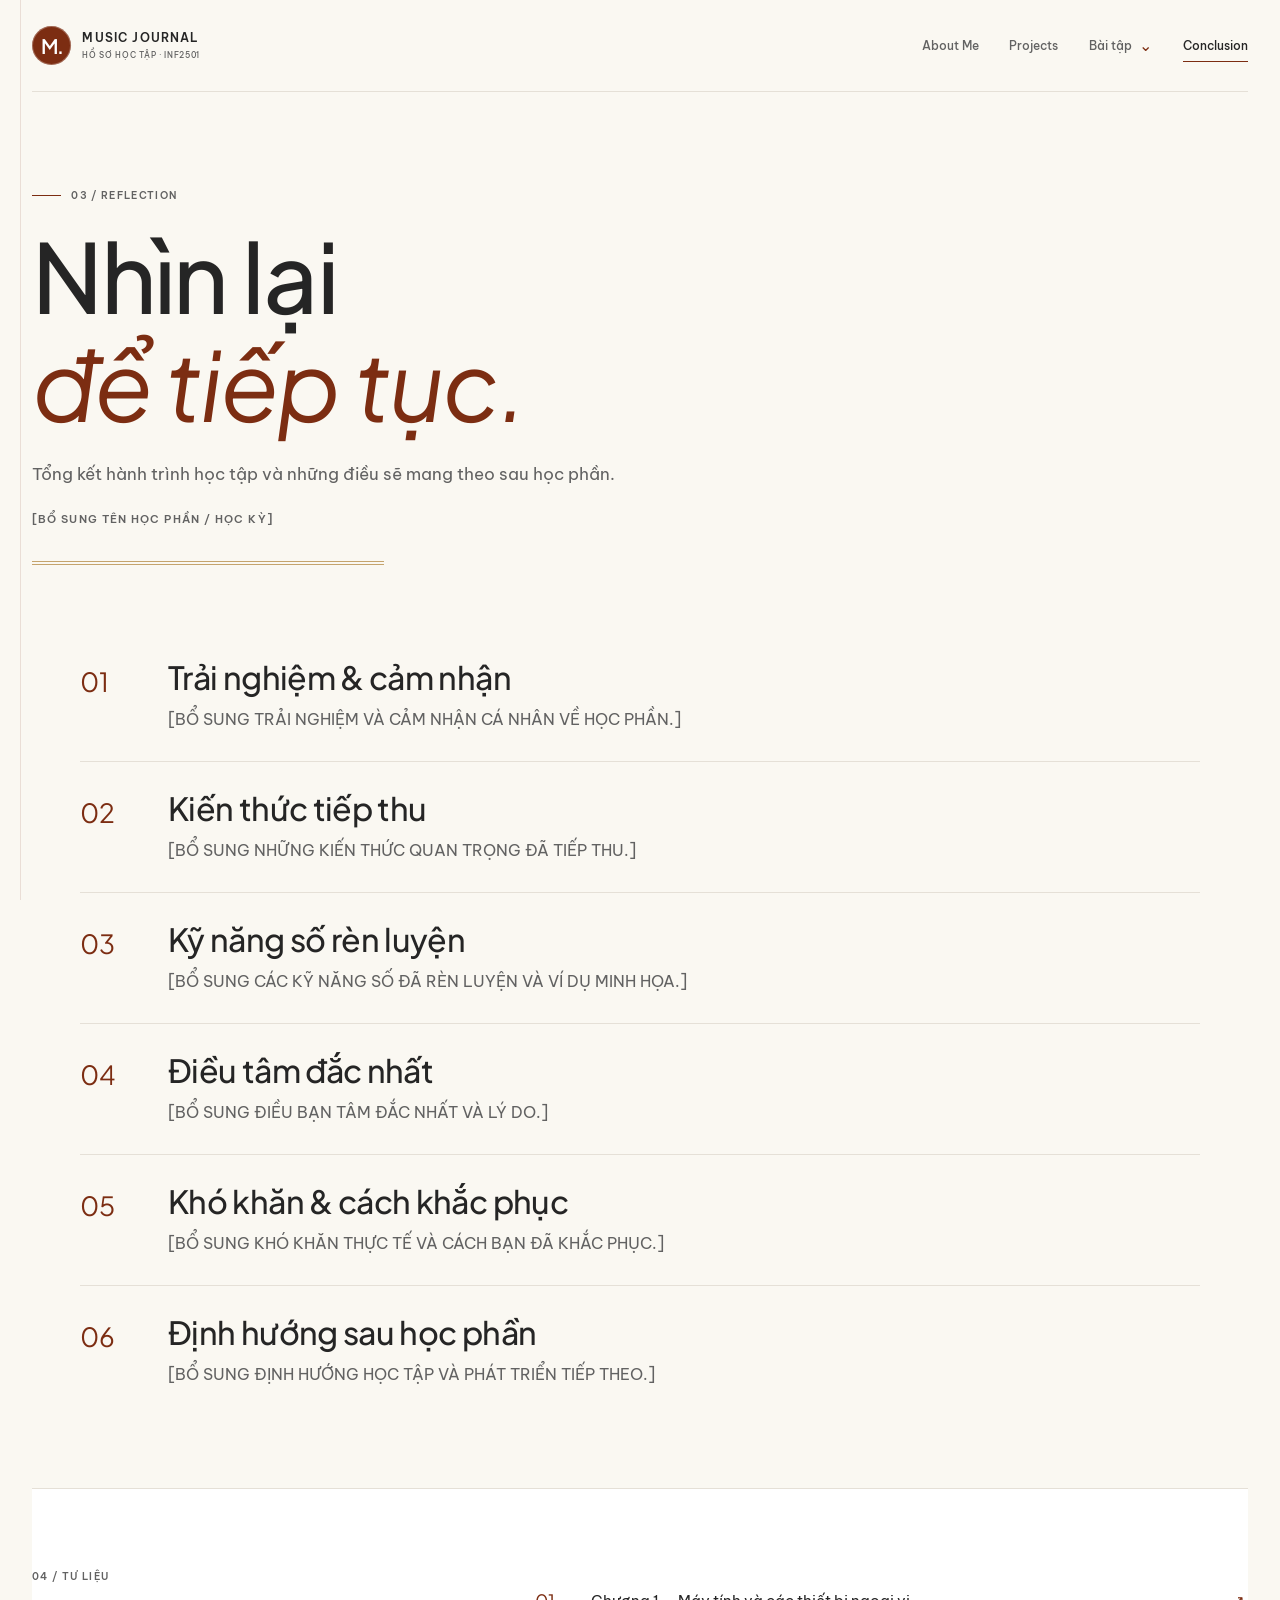
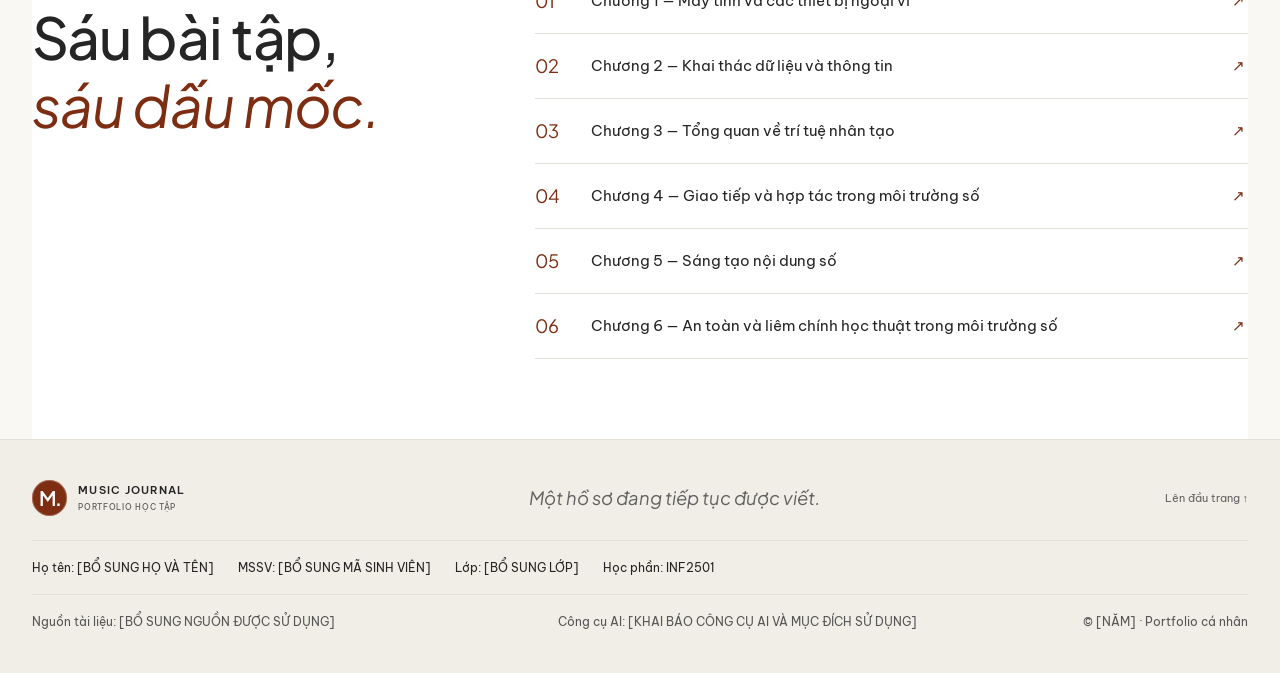
==== conclusion.html @ 9651d05f "Initial commit" ====
<!doctype html>
<html lang="vi">
<head>
  <meta charset="utf-8">
  <meta name="viewport" content="width=device-width, initial-scale=1">
  <meta name="description" content="Tổng kết trải nghiệm học phần Nhập môn Công nghệ số và ứng dụng trí tuệ nhân tạo, INF2501.">
  <meta name="theme-color" content="#faf8f2">
  <title>Conclusion — Music Journal | INF2501</title>
  <link rel="icon" href="assets/images/favicon.svg" type="image/svg+xml">
  <link rel="stylesheet" href="assets/css/style.css">
  <script src="assets/js/main.js" defer></script>
</head>
<body>
  <a class="skip-link" href="#main">Bỏ qua điều hướng</a>
  <header class="site-header">
    <a class="wordmark" href="index.html" aria-label="Music Journal — trang About Me"><span class="wordmark__mark" aria-hidden="true">M.</span><span>MUSIC JOURNAL<small>HỒ SƠ HỌC TẬP · INF2501</small></span></a>
    <nav class="site-nav" id="primary-navigation" aria-label="Điều hướng chính">
      <a href="index.html">About Me</a>
      <a href="projects.html">Projects</a>
      <details class="nav-dropdown">
        <summary><span>Bài tập</span><span aria-hidden="true">⌄</span></summary>
        <ul class="nav-dropdown__list">
          <li><a href="projects/bai-tap-1.html">Bài tập 01</a></li><li><a href="projects/bai-tap-2.html">Bài tập 02</a></li>
          <li><a href="projects/bai-tap-3.html">Bài tập 03</a></li><li><a href="projects/bai-tap-4.html">Bài tập 04</a></li>
          <li><a href="projects/bai-tap-5.html">Bài tập 05</a></li><li><a href="projects/bai-tap-6.html">Bài tập 06</a></li>
        </ul>
      </details>
      <a href="conclusion.html" aria-current="page">Conclusion</a>
    </nav>
    <button class="menu-toggle" type="button" aria-expanded="false" aria-controls="primary-navigation"><span class="menu-toggle__label">Mở menu</span><span class="menu-toggle__icon" aria-hidden="true"></span></button>
  </header>
  <main id="main">
    <section class="page-hero page-shell">
      <p class="eyebrow"><span class="eyebrow__rule" aria-hidden="true"></span> 03 / REFLECTION</p>
      <h1>Nhìn lại<br><em>để tiếp tục.</em></h1>
      <p class="page-hero__lead">Tổng kết hành trình học tập và những điều sẽ mang theo sau học phần.</p>
      <p class="page-hero__note">[BỔ SUNG TÊN HỌC PHẦN / HỌC KỲ]</p>
    </section>
    <section class="reflection-list page-shell" aria-label="Các nội dung tổng kết">
      <article class="reflection-item"><span class="reflection-item__number">01</span><div><h2>Trải nghiệm & cảm nhận</h2><p>[BỔ SUNG TRẢI NGHIỆM VÀ CẢM NHẬN CÁ NHÂN VỀ HỌC PHẦN.]</p></div></article>
      <article class="reflection-item"><span class="reflection-item__number">02</span><div><h2>Kiến thức tiếp thu</h2><p>[BỔ SUNG NHỮNG KIẾN THỨC QUAN TRỌNG ĐÃ TIẾP THU.]</p></div></article>
      <article class="reflection-item"><span class="reflection-item__number">03</span><div><h2>Kỹ năng số rèn luyện</h2><p>[BỔ SUNG CÁC KỸ NĂNG SỐ ĐÃ RÈN LUYỆN VÀ VÍ DỤ MINH HỌA.]</p></div></article>
      <article class="reflection-item"><span class="reflection-item__number">04</span><div><h2>Điều tâm đắc nhất</h2><p>[BỔ SUNG ĐIỀU BẠN TÂM ĐẮC NHẤT VÀ LÝ DO.]</p></div></article>
      <article class="reflection-item"><span class="reflection-item__number">05</span><div><h2>Khó khăn & cách khắc phục</h2><p>[BỔ SUNG KHÓ KHĂN THỰC TẾ VÀ CÁCH BẠN ĐÃ KHẮC PHỤC.]</p></div></article>
      <article class="reflection-item"><span class="reflection-item__number">06</span><div><h2>Định hướng sau học phần</h2><p>[BỔ SUNG ĐỊNH HƯỚNG HỌC TẬP VÀ PHÁT TRIỂN TIẾP THEO.]</p></div></article>
    </section>
    <section class="related-work page-shell section-rule" aria-labelledby="related-title">
      <div class="section-heading"><p class="eyebrow">04 / TƯ LIỆU</p><h2 id="related-title">Sáu bài tập,<br><em>sáu dấu mốc.</em></h2></div>
      <ol class="related-list">
        <li><a href="projects/bai-tap-1.html"><span>01</span> Chương 1 — Máy tính và các thiết bị ngoại vi <span aria-hidden="true">↗</span></a></li>
        <li><a href="projects/bai-tap-2.html"><span>02</span> Chương 2 — Khai thác dữ liệu và thông tin <span aria-hidden="true">↗</span></a></li>
        <li><a href="projects/bai-tap-3.html"><span>03</span> Chương 3 — Tổng quan về trí tuệ nhân tạo <span aria-hidden="true">↗</span></a></li>
        <li><a href="projects/bai-tap-4.html"><span>04</span> Chương 4 — Giao tiếp và hợp tác trong môi trường số <span aria-hidden="true">↗</span></a></li>
        <li><a href="projects/bai-tap-5.html"><span>05</span> Chương 5 — Sáng tạo nội dung số <span aria-hidden="true">↗</span></a></li>
        <li><a href="projects/bai-tap-6.html"><span>06</span> Chương 6 — An toàn và liêm chính học thuật trong môi trường số <span aria-hidden="true">↗</span></a></li>
      </ol>
    </section>
  </main>
  <footer class="site-footer">
    <div class="site-footer__top"><a class="wordmark wordmark--footer" href="index.html"><span class="wordmark__mark" aria-hidden="true">M.</span><span>MUSIC JOURNAL<small>PORTFOLIO HỌC TẬP</small></span></a><p>Một hồ sơ đang tiếp tục được viết.</p><a class="back-to-top" href="#main">Lên đầu trang ↑</a></div>
    <div class="site-footer__meta"><span>Họ tên: [BỔ SUNG HỌ VÀ TÊN]</span><span>MSSV: [BỔ SUNG MÃ SINH VIÊN]</span><span>Lớp: [BỔ SUNG LỚP]</span><span>Học phần: INF2501</span></div>
    <div class="site-footer__credits"><p>Nguồn tài liệu: [BỔ SUNG NGUỒN ĐƯỢC SỬ DỤNG]</p><p>Công cụ AI: [KHAI BÁO CÔNG CỤ AI VÀ MỤC ĐÍCH SỬ DỤNG]</p><small>© [NĂM] · Portfolio cá nhân</small></div>
  </footer>
</body>
</html>
---- assets/css/style.css ----
@import url("https://fonts.googleapis.com/css2?family=Be+Vietnam+Pro:wght@400;500;600;700&family=Plus+Jakarta+Sans:wght@400;500;600;700&display=swap");

:root {
  color-scheme: light;
  --paper: #faf8f2;
  --surface: #ffffff;
  --ink: #252525;
  --muted: #626262;
  --accent: #7c2d12;
  --moss: #626262;
  --line: #e5e0d7;
  --line-dark: #c5a46d;
  --display: "Plus Jakarta Sans", "Segoe UI", Arial, sans-serif;
  --sans: "Be Vietnam Pro", "Segoe UI", Arial, sans-serif;
  --space-1: 0.5rem;
  --space-2: 1rem;
  --space-3: 1.5rem;
  --space-4: 2rem;
  --space-5: 3rem;
  --space-6: 4rem;
  --space-7: 6rem;
  --shell: 75rem;
  --ease: 180ms ease;
}

* {
  box-sizing: border-box;
}

html {
  scroll-behavior: smooth;
  scroll-padding-top: 6rem;
}

body {
  min-width: 0;
  margin: 0;
  color: var(--ink);
  background: var(--paper);
  font-family: var(--sans);
  font-size: 0.95rem;
  line-height: 1.75;
  text-rendering: optimizeLegibility;
  -webkit-font-smoothing: antialiased;
}

body::before {
  position: fixed;
  z-index: -1;
  inset: 0 auto 0 max(1.25rem, calc((100vw - var(--shell)) / 2 - 2rem));
  width: 1px;
  background: rgb(166 70 50 / 12%);
  content: "";
  pointer-events: none;
}

::selection {
  color: var(--surface);
  background: var(--accent);
}

a {
  color: inherit;
  text-decoration: none;
}

a:hover {
  color: var(--accent);
}

a:focus-visible,
button:focus-visible,
summary:focus-visible {
  outline: 2px solid var(--accent);
  outline-offset: 4px;
}

button,
input,
textarea,
select {
  font: inherit;
}

img,
video,
iframe,
embed,
object {
  display: block;
  max-width: 100%;
}

figure,
p,
h1,
h2,
h3,
dl,
ul,
ol {
  margin-top: 0;
}

figure {
  margin-inline: 0;
}

h1,
h2,
h3 {
  color: var(--ink);
}

h1,
h2 {
  font-family: var(--display);
  font-weight: 500;
  letter-spacing: -0.02em;
  line-height: 1.17;
}

h1 em,
h2 em {
  color: var(--accent);
  font-weight: 400;
}

.page-shell {
  width: min(var(--shell), calc(100% - 3rem));
  margin-inline: auto;
}

.skip-link {
  position: fixed;
  z-index: 20;
  top: 0.75rem;
  left: 0.75rem;
  padding: 0.65rem 1rem;
  transform: translateY(-160%);
  color: var(--surface);
  background: var(--ink);
}

.skip-link:focus {
  transform: translateY(0);
}

/* Shared masthead and navigation */
.site-header {
  position: relative;
  z-index: 10;
  display: flex;
  min-height: 5.5rem;
  align-items: center;
  justify-content: space-between;
  gap: var(--space-4);
  width: min(var(--shell), calc(100% - 3rem));
  margin-inline: auto;
  border-bottom: 1px solid var(--line);
}

.wordmark {
  display: inline-flex;
  flex: 0 0 auto;
  align-items: center;
  gap: 0.7rem;
  color: var(--ink);
  font-size: 0.73rem;
  font-weight: 600;
  letter-spacing: 0.12em;
  line-height: 1.25;
}

.wordmark:hover {
  color: var(--ink);
}

.wordmark__mark {
  display: grid;
  width: 2.45rem;
  aspect-ratio: 1;
  place-items: center;
  color: var(--paper);
  background: var(--ink);
  font-family: var(--display);
  font-size: 1.25rem;
  letter-spacing: -0.06em;
}

.wordmark small {
  display: block;
  margin-top: 0.28rem;
  color: var(--muted);
  font-size: 0.53rem;
  font-weight: 500;
  letter-spacing: 0.1em;
}

.site-nav {
  display: flex;
  align-items: center;
  gap: clamp(1.1rem, 2.4vw, 2.25rem);
  color: var(--muted);
  font-size: 0.78rem;
  font-weight: 500;
}

.site-nav > a,
.nav-dropdown summary {
  position: relative;
  display: inline-flex;
  min-height: 2.75rem;
  align-items: center;
  gap: 0.45rem;
  transition: color var(--ease);
}

.site-nav > a::after,
.nav-dropdown summary::after {
  position: absolute;
  right: 0;
  bottom: 0.35rem;
  left: 0;
  height: 1px;
  transform: scaleX(0);
  transform-origin: left;
  background: var(--accent);
  content: "";
  transition: transform var(--ease);
}

.site-nav > a:hover,
.nav-dropdown summary:hover {
  color: var(--ink);
}

.site-nav > a:hover::after,
.site-nav > a[aria-current="page"]::after,
.nav-dropdown summary:hover::after {
  transform: scaleX(1);
}

.site-nav > a[aria-current="page"] {
  color: var(--ink);
}

.nav-dropdown {
  position: relative;
}

.nav-dropdown summary {
  cursor: pointer;
  list-style: none;
}

.nav-dropdown summary::-webkit-details-marker {
  display: none;
}

.nav-dropdown summary > span:last-child {
  color: var(--accent);
  font-size: 1rem;
  transition: transform var(--ease);
}

.nav-dropdown[open] summary > span:last-child {
  transform: rotate(180deg);
}

.nav-dropdown__list {
  position: absolute;
  top: calc(100% + 0.55rem);
  left: -1rem;
  display: grid;
  min-width: 12.5rem;
  gap: 0.15rem;
  margin: 0;
  padding: 0.65rem;
  border: 1px solid var(--line);
  background: var(--surface);
  box-shadow: 0 1rem 2rem rgb(32 37 34 / 9%);
  list-style: none;
}

.nav-dropdown__list a {
  display: block;
  padding: 0.55rem 0.7rem;
  color: var(--muted);
  font-size: 0.74rem;
  transition: color var(--ease), background var(--ease);
}

.nav-dropdown__list a:hover,
.nav-dropdown__list a[aria-current="page"] {
  color: var(--accent);
  background: var(--paper);
}

.menu-toggle {
  display: none;
  border: 0;
  color: var(--ink);
  background: transparent;
  cursor: pointer;
}

.menu-toggle__label {
  font-size: 0.72rem;
}

.menu-toggle__icon {
  display: inline-block;
  width: 1.15rem;
  height: 0.75rem;
  border-top: 1px solid currentColor;
  border-bottom: 1px solid currentColor;
}

/* Type and recurring editorial details */
.eyebrow {
  display: flex;
  align-items: center;
  gap: 0.65rem;
  margin-bottom: 1.1rem;
  color: var(--moss);
  font-size: 0.65rem;
  font-weight: 600;
  letter-spacing: 0.13em;
  line-height: 1.5;
}

.eyebrow__rule {
  display: inline-block;
  width: 1.8rem;
  height: 1px;
  background: var(--accent);
}

.section-rule {
  border-top: 1px solid var(--line);
}

.section-heading h2 {
  margin-bottom: 0;
  font-size: clamp(2.5rem, 4vw, 4.1rem);
}

.prose,
.assignment-section__content {
  max-width: 43rem;
  color: var(--muted);
}

.prose p,
.assignment-section__content > p {
  margin-bottom: 1.4rem;
}

.prose h3,
.assignment-section__content h3 {
  margin: 2.2rem 0 0.65rem;
  color: var(--ink);
  font-family: var(--display);
  font-size: 1.55rem;
  font-weight: 400;
  line-height: 1.25;
}

/* About: portrait-led opening and personal notes */
.hero {
  position: relative;
  display: grid;
  min-height: 41rem;
  grid-template-columns: minmax(0, 1.12fr) minmax(18rem, 0.88fr);
  align-items: center;
  gap: clamp(3rem, 8vw, 8rem);
  padding-block: 5rem var(--space-7);
}

.hero__copy {
  position: relative;
  z-index: 1;
  padding-bottom: 1.2rem;
}

.hero h1 {
  max-width: 11ch;
  margin-bottom: 1.5rem;
  font-size: clamp(4rem, 7.5vw, 7.4rem);
  line-height: 0.98;
}

.hero h1 em {
  overflow-wrap: anywhere;
}

.hero__period {
  color: var(--accent);
}

.hero__intro {
  max-width: 34rem;
  margin-bottom: var(--space-4);
  color: var(--muted);
  font-size: 1.02rem;
}

.profile-facts {
  display: grid;
  max-width: 34rem;
  grid-template-columns: 0.75fr 1.25fr;
  gap: 1.2rem;
  margin: 0 0 2rem;
  padding-block: 1.1rem;
  border-top: 1px solid var(--line);
  border-bottom: 1px solid var(--line);
}

.profile-facts dt {
  margin-bottom: 0.25rem;
  color: var(--muted);
  font-size: 0.68rem;
  letter-spacing: 0.07em;
  text-transform: uppercase;
}

.profile-facts dd {
  margin: 0;
  color: var(--ink);
  font-size: 0.78rem;
  line-height: 1.6;
}

.button {
  display: inline-flex;
  min-height: 3.2rem;
  align-items: center;
  justify-content: center;
  gap: 1.8rem;
  padding: 0.75rem 1.2rem;
  border: 1px solid var(--ink);
  font-size: 0.77rem;
  font-weight: 600;
  transition: color var(--ease), background var(--ease), border-color var(--ease), transform var(--ease);
}

.button--primary {
  color: var(--surface);
  background: var(--ink);
}

.button--primary:hover {
  transform: translateY(-2px);
  border-color: var(--accent);
  color: var(--surface);
  background: var(--accent);
}

.portrait-frame {
  position: relative;
  width: 100%;
  max-width: 28rem;
  justify-self: end;
  margin: 0;
}

.portrait-frame::before {
  position: absolute;
  z-index: -1;
  top: -1.1rem;
  right: -1.1rem;
  width: 72%;
  height: 72%;
  border-top: 1px solid var(--accent);
  border-right: 1px solid var(--accent);
  content: "";
}

.media-placeholder {
  position: relative;
  display: grid;
  overflow: hidden;
  place-items: center;
  border: 1px solid var(--line);
  color: var(--muted);
  background-color: #e9e5db;
  background-image:
    linear-gradient(135deg, transparent 49.8%, rgb(83 102 90 / 12%) 50%, transparent 50.2%),
    linear-gradient(45deg, transparent 49.8%, rgb(83 102 90 / 9%) 50%, transparent 50.2%);
  background-size: 3.25rem 3.25rem;
}

.media-placeholder--portrait {
  min-height: 31rem;
  aspect-ratio: 4 / 5;
  background-color: #e8e4d9;
}

.media-placeholder__prompt {
  max-width: 90%;
  color: var(--moss);
  font-family: var(--display);
  font-size: clamp(1.35rem, 2.4vw, 2rem);
  line-height: 1.15;
  text-align: center;
}

.media-placeholder__index {
  position: absolute;
  right: 0.9rem;
  bottom: 0.8rem;
  color: var(--muted);
  font-size: 0.58rem;
  letter-spacing: 0.1em;
}

.portrait-frame .media-placeholder__index {
  top: 0.9rem;
  right: auto;
  bottom: auto;
  left: 0.9rem;
}

.portrait-frame figcaption {
  display: flex;
  justify-content: space-between;
  gap: 1rem;
  padding-top: 0.7rem;
  color: var(--muted);
  font-size: 0.68rem;
}

.hero__index {
  position: absolute;
  right: 0;
  bottom: 2rem;
  color: var(--accent);
  font-family: var(--display);
  font-size: 1.4rem;
}

.hero__index span {
  color: var(--muted);
  font-family: var(--sans);
  font-size: 0.65rem;
}

.intro-section,
.goals-section {
  display: grid;
  grid-template-columns: minmax(13rem, 0.72fr) minmax(0, 1.28fr);
  gap: clamp(2rem, 8vw, 8rem);
  padding-block: 5.5rem;
}

.intro-section .prose {
  padding-top: 0.5rem;
  font-size: 0.96rem;
}

.intro-section .prose > p:first-child {
  color: var(--ink);
  font-size: 1.12rem;
  line-height: 1.9;
}

.goal-list {
  border-top: 1px solid var(--line);
}

.goal-item {
  display: grid;
  grid-template-columns: 3.3rem 1fr;
  gap: 1rem;
  padding: var(--space-3) 0;
  border-bottom: 1px solid var(--line);
}

.goal-item__number {
  color: var(--accent);
  font-family: var(--display);
  font-size: 1.45rem;
}

.goal-item h3 {
  margin-bottom: 0.35rem;
  font-family: var(--display);
  font-size: 1.4rem;
  font-weight: 400;
}

.goal-item p {
  max-width: 38rem;
  margin-bottom: 0;
  color: var(--muted);
}

.contact-band {
  position: relative;
  overflow: hidden;
  margin-block: 1rem 6rem;
  padding: clamp(2rem, 5vw, 4.5rem);
  color: var(--paper);
  background: var(--ink);
}

.contact-band::after {
  position: absolute;
  top: -4rem;
  right: -2rem;
  width: 17rem;
  aspect-ratio: 1;
  border: 1px solid rgb(245 242 234 / 15%);
  border-radius: 50%;
  box-shadow: 0 0 0 2rem rgb(245 242 234 / 3%), 0 0 0 4rem rgb(245 242 234 / 2%);
  content: "";
  pointer-events: none;
}

.contact-band .eyebrow,
.contact-band h2,
.contact-band > p {
  position: relative;
  z-index: 1;
  color: var(--paper);
}

.contact-band h2 {
  margin-bottom: 1.2rem;
  font-size: clamp(2.8rem, 5vw, 5rem);
}

.contact-band h2 em {
  color: #d9947f;
}

.contact-band > p:not(.eyebrow) {
  max-width: 36rem;
  color: #d4d1c8;
}

.link-list {
  position: relative;
  z-index: 1;
  max-width: 43rem;
  margin: 2.1rem 0 0;
  padding: 0;
  border-top: 1px solid rgb(245 242 234 / 25%);
  list-style: none;
}

.link-list li {
  display: flex;
  justify-content: space-between;
  gap: 1rem;
  padding: 0.75rem 0;
  border-bottom: 1px solid rgb(245 242 234 / 18%);
  color: #d4d1c8;
  font-size: 0.78rem;
}

/* Projects: an alternating editorial grid, not a uniform card wall */
.page-hero {
  position: relative;
  padding-block: 6.5rem 4rem;
}

.page-hero h1 {
  max-width: 11ch;
  margin-bottom: 1.5rem;
  font-size: clamp(4rem, 8vw, 7.5rem);
}

.page-hero__lead {
  max-width: 39rem;
  margin-bottom: 1.3rem;
  color: var(--muted);
  font-size: 1rem;
}

.page-hero__note {
  display: flex;
  align-items: center;
  gap: 0.65rem;
  color: var(--moss);
  font-size: 0.68rem;
  font-weight: 600;
  letter-spacing: 0.1em;
  text-transform: uppercase;
}

.page-hero__note span {
  color: var(--accent);
}

.project-grid {
  display: grid;
  grid-template-columns: repeat(12, minmax(0, 1fr));
  column-gap: clamp(1.25rem, 3vw, 3rem);
  row-gap: var(--space-6);
  padding-bottom: 7rem;
}

.project-card {
  grid-column: span 5;
  min-width: 0;
}

.project-card--featured .project-card__media {
  aspect-ratio: 1.55 / 1;
}

.project-card__media--alt {
  background-color: #e4e6dc;
  background-image:
    linear-gradient(135deg, transparent 49.8%, rgb(166 70 50 / 12%) 50%, transparent 50.2%),
    linear-gradient(45deg, transparent 49.8%, rgb(83 102 90 / 10%) 50%, transparent 50.2%);
}

.project-card:nth-child(3n + 1) {
  grid-column: span 7;
}

.project-card:nth-child(3n + 2) {
  grid-column: 8 / span 5;
  margin-top: 4.5rem;
}

.project-card:nth-child(3n) {
  grid-column: 2 / span 5;
  margin-top: -1.5rem;
}

.project-card__media {
  position: relative;
  display: grid;
  min-height: clamp(11rem, 24vw, 15rem);
  aspect-ratio: 1.42 / 1;
  overflow: hidden;
  place-items: center;
  border: 1px solid var(--line);
  background-color: #e9e5db;
  background-image:
    linear-gradient(135deg, transparent 49.8%, rgb(83 102 90 / 15%) 50%, transparent 50.2%),
    linear-gradient(45deg, transparent 49.8%, rgb(83 102 90 / 11%) 50%, transparent 50.2%);
  background-size: 3.7rem 3.7rem;
  transition: border-color var(--ease), background-color var(--ease);
}

.project-card:nth-child(3n + 2) .project-card__media {
  background-color: #e4e6dc;
  background-image:
    linear-gradient(135deg, transparent 49.8%, rgb(166 70 50 / 12%) 50%, transparent 50.2%),
    linear-gradient(45deg, transparent 49.8%, rgb(83 102 90 / 10%) 50%, transparent 50.2%);
}

.project-card__media:hover {
  border-color: var(--accent);
  background-color: #e3dfd4;
}

.project-card__image-label {
  color: var(--moss);
  font-family: var(--display);
  font-size: clamp(1.3rem, 2.1vw, 2rem);
}

.project-card__image-index {
  position: absolute;
  right: 0.9rem;
  bottom: 0.75rem;
  color: var(--muted);
  font-size: 0.58rem;
  letter-spacing: 0.1em;
}

.project-card__body {
  position: relative;
  padding: 1.35rem 0.4rem 0 0;
}

.project-card__body .eyebrow {
  margin-bottom: 0.7rem;
  font-size: 0.59rem;
}

.project-card__body h2 {
  max-width: 19ch;
  margin-bottom: 0.65rem;
  font-size: clamp(1.65rem, 2.7vw, 2.55rem);
  line-height: 1.16;
  transition: color var(--ease);
}

.project-card:hover .project-card__body h2 {
  color: var(--accent);
}

.project-card__body > p:not(.eyebrow) {
  margin-bottom: 1.1rem;
  color: var(--muted);
  font-size: 0.79rem;
}

.text-link {
  display: inline-flex;
  align-items: center;
  gap: 0.7rem;
  color: var(--ink);
  font-size: 0.73rem;
  font-weight: 600;
}

.text-link span {
  color: var(--accent);
  transition: transform var(--ease);
}

.text-link:hover span {
  transform: translate(3px, -3px);
}

/* Assignment pages */
.breadcrumbs {
  display: flex;
  align-items: center;
  gap: 0.65rem;
  padding-top: 1.5rem;
  color: var(--muted);
  font-size: 0.68rem;
}

.breadcrumbs a:hover {
  color: var(--accent);
}

.breadcrumbs span:last-child {
  color: var(--ink);
}

.assignment {
  padding-bottom: 2rem;
}

.assignment__hero {
  position: relative;
  min-height: 26rem;
  padding-block: 5rem 4.5rem;
  border-bottom: 1px solid var(--line);
}

.assignment__hero .eyebrow {
  max-width: 38rem;
}

.assignment__hero h1 {
  max-width: 14ch;
  margin: 2.2rem 0 1.2rem;
  font-size: clamp(3.35rem, 6.8vw, 6.4rem);
}

.assignment__lead {
  max-width: 38rem;
  margin-bottom: 0;
  color: var(--muted);
}

.assignment__counter {
  position: absolute;
  top: 4.7rem;
  right: 0;
  display: flex;
  align-items: baseline;
  gap: 0.35rem;
  color: var(--muted);
  font-size: 0.63rem;
  letter-spacing: 0.1em;
}

.assignment__counter strong {
  color: var(--accent);
  font-family: var(--display);
  font-size: 2.4rem;
  font-weight: 400;
  line-height: 1;
}

.assignment-section {
  display: grid;
  grid-template-columns: minmax(13rem, 0.76fr) minmax(0, 1.24fr);
  gap: clamp(2rem, 8vw, 8rem);
  padding-block: clamp(var(--space-5), 5vw, var(--space-6));
  border-bottom: 1px solid var(--line);
}

.assignment-section--products {
  border-bottom: 0;
}

.assignment-section__heading {
  align-self: start;
}

.assignment-section__heading .eyebrow {
  margin-bottom: 1.25rem;
}

.assignment-section__heading h2 {
  font-size: clamp(2.3rem, 4vw, 3.9rem);
}

.assignment-section__content {
  padding-top: 0.2rem;
}

.assignment-section__content h3:first-child {
  margin-top: 0;
}

.placeholder-steps {
  display: grid;
  gap: 0;
  margin: 0 0 2rem;
  padding: 0;
  counter-reset: step;
  list-style: none;
}

.placeholder-steps li {
  position: relative;
  min-height: 3.5rem;
  padding: 0.8rem 0 0.8rem 3.2rem;
  border-bottom: 1px solid var(--line);
  counter-increment: step;
}

.placeholder-steps li::before {
  position: absolute;
  top: 0.72rem;
  left: 0;
  color: var(--accent);
  content: "0" counter(step);
  font-family: var(--display);
  font-size: 1.2rem;
}

.product-showcase > h3 {
  margin-top: 2.5rem;
}

.product-showcase > h3:first-child {
  margin-top: 0;
}

.media-placeholder--wide {
  min-height: clamp(12rem, 25vw, 17rem);
  aspect-ratio: 16 / 8;
}

.caption {
  margin: 0.65rem 0 1.8rem;
  color: var(--muted);
  font-size: 0.68rem;
}

.embed-placeholder {
  display: flex;
  min-height: 9rem;
  align-items: center;
  gap: 1.4rem;
  margin-bottom: 1.5rem;
  padding: 1.5rem;
  border: 1px dashed var(--line-dark);
  background: rgb(255 254 250 / 65%);
}

.embed-placeholder > p {
  max-width: 34rem;
  margin: 0;
  color: var(--muted);
  font-size: 0.76rem;
  overflow-wrap: anywhere;
}

.embed-placeholder__icon {
  display: grid;
  flex: 0 0 3rem;
  width: 3rem;
  aspect-ratio: 1;
  place-items: center;
  border: 1px solid var(--line);
  color: var(--accent);
  font-size: 0.7rem;
  font-weight: 600;
}

.embed-placeholder--video {
  aspect-ratio: 16 / 8;
  justify-content: center;
  flex-direction: column;
  text-align: center;
}

.embed-placeholder--video > p {
  max-width: 26rem;
}

.embed-placeholder--video .embed-placeholder__icon {
  border-radius: 50%;
  font-size: 0.9rem;
}

.assignment-pagination {
  display: flex;
  align-items: stretch;
  justify-content: space-between;
  gap: 1rem;
  padding-block: 2rem 4rem;
}

.pagination-link {
  display: flex;
  min-width: 10rem;
  flex-direction: column;
  justify-content: center;
  gap: 0.2rem;
  padding: 0.8rem 1rem;
  border-left: 1px solid var(--line-dark);
  transition: border-color var(--ease), color var(--ease), background var(--ease);
}

.pagination-link:hover {
  border-color: var(--accent);
  background: rgb(255 254 250 / 55%);
}

.pagination-link span {
  color: var(--muted);
  font-size: 0.65rem;
}

.pagination-link strong {
  font-size: 0.78rem;
  font-weight: 600;
}

.pagination-link--previous {
  margin-left: auto;
}

.pagination-link--next {
  align-items: flex-end;
  border-right: 1px solid var(--line-dark);
  border-left: 0;
  text-align: right;
}

/* Conclusion: reflective article and linked chapter index */
.reflection-list {
  padding-bottom: 4.5rem;
}

.reflection-item {
  display: grid;
  grid-template-columns: minmax(3.5rem, 0.22fr) minmax(0, 1fr);
  gap: clamp(1rem, 4vw, 4rem);
  padding-block: 1.8rem;
  border-top: 1px solid var(--line);
}

.reflection-item:first-child {
  border-top: 0;
}

.reflection-item__number {
  color: var(--accent);
  font-family: var(--display);
  font-size: 1.65rem;
}

.reflection-item h2 {
  margin-bottom: 0.55rem;
  font-size: clamp(1.6rem, 2.6vw, 2.35rem);
}

.reflection-item p {
  max-width: 46rem;
  margin-bottom: 0;
  color: var(--muted);
}

.related-work {
  display: grid;
  grid-template-columns: minmax(13rem, 0.72fr) minmax(0, 1.28fr);
  gap: clamp(2rem, 8vw, 8rem);
  padding-block: 4.5rem 6rem;
}

.related-list {
  margin: 0;
  padding: 0;
  list-style: none;
}

.related-list li {
  border-bottom: 1px solid var(--line);
}

.related-list a {
  display: grid;
  grid-template-columns: 2.8rem minmax(0, 1fr) 1rem;
  align-items: center;
  gap: 0.7rem;
  padding: 0.85rem 0;
  font-size: 0.78rem;
  line-height: 1.55;
  transition: color var(--ease), padding var(--ease);
}

.related-list a:hover {
  padding-inline: 0.35rem;
}

.related-list a > span:first-child {
  color: var(--accent);
  font-family: var(--display);
  font-size: 1.15rem;
}

.related-list a > span:last-child {
  color: var(--accent);
}

/* Shared colophon */
.site-footer {
  padding: 2rem max(1.5rem, calc((100% - var(--shell)) / 2)) 1.5rem;
  border-top: 1px solid var(--line);
  background: #efebe2;
}

.site-footer__top {
  display: flex;
  align-items: center;
  justify-content: space-between;
  gap: 1.5rem;
  padding-bottom: 1.5rem;
}

.wordmark--footer {
  font-size: 0.67rem;
}

.wordmark--footer .wordmark__mark {
  width: 2.2rem;
}

.site-footer__top > p {
  margin: 0;
  color: var(--muted);
  font-family: var(--display);
  font-size: 1.15rem;
  font-style: italic;
}

.back-to-top {
  color: var(--muted);
  font-size: 0.68rem;
}

.back-to-top:hover {
  color: var(--accent);
}

.site-footer__meta {
  display: flex;
  flex-wrap: wrap;
  gap: 0.5rem 1.5rem;
  padding-block: 1rem;
  border-top: 1px solid var(--line);
  border-bottom: 1px solid var(--line);
  color: var(--ink);
  font-size: 0.68rem;
}

.site-footer__credits {
  display: grid;
  grid-template-columns: 1fr 1fr auto;
  gap: 0.75rem 1.5rem;
  align-items: end;
  padding-top: 1rem;
  color: var(--muted);
  font-size: 0.65rem;
}

.site-footer__credits p {
  margin: 0;
}

.site-footer__credits small {
  justify-self: end;
  font-size: inherit;
}

@media (min-width: 76rem) {
  .site-footer {
    padding-inline: max(1.5rem, calc((100% - var(--shell)) / 2));
  }
}

/* Tablet */
@media (max-width: 60rem) {
  :root {
    --space-7: 4.5rem;
  }

  .site-header {
    gap: 1rem;
  }

  .site-nav {
    gap: 1rem;
    font-size: 0.73rem;
  }

  .nav-dropdown__list {
    right: -0.5rem;
    left: auto;
  }

  .wordmark {
    gap: 0.5rem;
    font-size: 0.66rem;
  }

  .hero {
    min-height: 35rem;
    grid-template-columns: minmax(0, 1.05fr) minmax(16rem, 0.95fr);
    gap: 3rem;
  }

  .hero h1 {
    font-size: clamp(3.7rem, 7vw, 5.7rem);
  }

  .media-placeholder--portrait {
    min-height: 25rem;
  }

  .project-card:nth-child(3n + 1) {
    grid-column: span 7;
  }

  .project-card:nth-child(3n + 2) {
    grid-column: 8 / span 5;
    margin-top: 3rem;
  }

  .project-card:nth-child(3n) {
    grid-column: 1 / span 6;
    margin-top: -1rem;
  }

  .assignment-section,
  .related-work,
  .intro-section,
  .goals-section {
    gap: 3rem;
  }
}

/* Mobile and narrow tablet: keep every navigation link available without JS */
@media (max-width: 45rem) {
  body::before {
    display: none;
  }

  .page-shell,
  .site-header {
    width: min(100% - 2rem, var(--shell));
  }

  .site-header {
    min-height: auto;
    flex-wrap: wrap;
    gap: 0.25rem 1rem;
    padding-block: 0.8rem;
  }

  .site-nav {
    display: flex;
    order: 2;
    width: 100%;
    flex-wrap: wrap;
    justify-content: flex-start;
    gap: 0.1rem 1.2rem;
    padding-top: 0.5rem;
    border-top: 1px solid var(--line);
  }

  .site-nav > a,
  .nav-dropdown summary {
    min-height: 2.7rem;
  }

  .nav-dropdown__list {
    position: static;
    min-width: 0;
    grid-template-columns: repeat(2, minmax(0, 1fr));
    margin-bottom: 0.5rem;
    padding: 0.25rem;
    box-shadow: none;
  }

  .nav-dropdown__list a {
    padding: 0.5rem;
  }

  .js-enabled .menu-toggle {
    display: inline-flex;
    align-items: center;
    gap: 0.6rem;
  }

  .js-enabled .site-nav {
    display: none;
  }

  .js-enabled .site-nav.is-open {
    display: flex;
  }

  .hero {
    min-height: 0;
    grid-template-columns: minmax(0, 1fr);
    gap: 2.7rem;
    padding-block: 4.2rem 4.5rem;
  }

  .hero__copy {
    padding-bottom: 0;
  }

  .hero h1 {
    max-width: 10ch;
    font-size: clamp(3.4rem, 14vw, 5.7rem);
  }

  .hero__intro {
    font-size: 0.95rem;
  }

  .profile-facts {
    grid-template-columns: 0.75fr 1.25fr;
  }

  .portrait-frame {
    width: min(100% - 1rem, 25rem);
    justify-self: center;
  }

  .media-placeholder--portrait {
    min-height: 0;
  }

  .hero__index {
    right: 0;
    bottom: 1rem;
  }

  .intro-section,
  .goals-section,
  .related-work {
    grid-template-columns: minmax(0, 1fr);
    gap: 2rem;
    padding-block: 3.5rem;
  }

  .section-heading h2 {
    font-size: clamp(2.65rem, 11vw, 3.8rem);
  }

  .contact-band {
    width: calc(100% - 2rem);
    margin-bottom: 4rem;
    padding: 2rem 1.35rem;
  }

  .contact-band::after {
    right: -10rem;
  }

  .contact-band h2 {
    font-size: clamp(2.7rem, 11vw, 4rem);
  }

  .page-hero {
    padding-block: 4.5rem 2.8rem;
  }

  .page-hero h1 {
    font-size: clamp(3.6rem, 13vw, 5.6rem);
  }

  .project-grid {
    grid-template-columns: minmax(0, 1fr);
    row-gap: 2.8rem;
    padding-bottom: 4.5rem;
  }

  .project-card,
  .project-card:nth-child(3n + 1),
  .project-card:nth-child(3n + 2),
  .project-card:nth-child(3n) {
    grid-column: 1;
    margin-top: 0;
  }

  .project-card:nth-child(even) {
    width: 92%;
    justify-self: end;
  }

  .project-card__media {
    aspect-ratio: 1.35 / 1;
  }

  .project-card__body h2 {
    font-size: clamp(1.8rem, 8vw, 2.45rem);
  }

  .assignment__hero {
    min-height: 0;
    padding-block: 4rem 3rem;
  }

  .assignment__hero h1 {
    margin-top: 2rem;
    font-size: clamp(3.25rem, 12vw, 5rem);
  }

  .assignment__counter {
    position: static;
    margin: 1.5rem 0 -0.7rem;
  }

  .assignment-section {
    grid-template-columns: minmax(0, 1fr);
    gap: 1.4rem;
    padding-block: 3.25rem;
  }

  .assignment-section__heading,
  .assignment-section__content {
    min-width: 0;
  }

  .assignment-section__heading h2 {
    font-size: clamp(2.5rem, 10vw, 3.5rem);
  }

  .media-placeholder--wide {
    min-height: 12rem;
    aspect-ratio: 4 / 3;
  }

  .embed-placeholder {
    min-height: 8rem;
    gap: 1rem;
    padding: 1rem;
  }

  .embed-placeholder--video {
    aspect-ratio: 4 / 3;
  }

  .assignment-pagination {
    flex-wrap: wrap;
    justify-content: space-between;
    padding-block: 1.4rem 3rem;
  }

  .pagination-link {
    min-width: 0;
    flex: 1 1 40%;
  }

  .pagination-link:first-child {
    flex-basis: 100%;
  }

  .reflection-list {
    padding-bottom: 3rem;
  }

  .reflection-item {
    grid-template-columns: 2.3rem minmax(0, 1fr);
    gap: 0.8rem;
    padding-block: 1.35rem;
  }

  .reflection-item h2 {
    font-size: 1.7rem;
  }

  .related-list a {
    grid-template-columns: 2.3rem minmax(0, 1fr) 0.8rem;
    font-size: 0.73rem;
  }

  .site-footer {
    padding: 1.5rem 1rem 1.2rem;
  }

  .site-footer__top {
    flex-wrap: wrap;
    gap: 1rem;
  }

  .site-footer__top > p {
    order: 3;
    width: 100%;
    font-size: 1rem;
  }

  .site-footer__meta {
    gap: 0.5rem 1rem;
  }

  .site-footer__credits {
    grid-template-columns: 1fr;
    gap: 0.6rem;
  }

  .site-footer__credits small {
    justify-self: start;
  }
}

@media (max-width: 25rem) {
  body {
    font-size: 0.9rem;
  }

  .wordmark {
    font-size: 0.6rem;
  }

  .wordmark small {
    font-size: 0.48rem;
  }

  .site-nav {
    column-gap: 0.9rem;
    font-size: 0.7rem;
  }

  .profile-facts {
    grid-template-columns: 1fr;
    gap: 0.75rem;
  }

  .project-card:nth-child(even) {
    width: 100%;
  }

  .embed-placeholder {
    align-items: flex-start;
    flex-direction: column;
  }

  .assignment-pagination {
    gap: 0.5rem;
  }
}

@media (prefers-reduced-motion: no-preference) {
  .js-enabled .is-reveal {
    opacity: 0;
    transform: translateY(0.75rem);
    transition: opacity 480ms ease, transform 480ms ease;
  }

  .js-enabled .is-reveal.is-visible {
    opacity: 1;
    transform: translateY(0);
  }
}

@media (prefers-reduced-motion: reduce) {
  *,
  *::before,
  *::after {
    scroll-behavior: auto !important;
    animation-duration: 0.01ms !important;
    animation-iteration-count: 1 !important;
    transition-duration: 0.01ms !important;
  }
}

/* Music Journal: light editorial surfaces and restrained score details */
:root {
  --champagne: #c5a46d;
  --paper-shadow: #f1eee7;
}

body {
  background: var(--paper);
}

body::before {
  background: rgb(139 38 53 / 14%);
}

.site-header {
  border-bottom-color: var(--line-dark);
}

.wordmark {
  letter-spacing: 0.1em;
}

.wordmark__mark {
  color: #fff;
  background: var(--accent);
  box-shadow: inset 0 0 0 1px rgb(255 255 255 / 28%);
}

.wordmark small {
  letter-spacing: 0.08em;
}

.hero {
  isolation: isolate;
}

.hero::before {
  position: absolute;
  z-index: -1;
  top: 22%;
  right: 0;
  width: min(38%, 27rem);
  height: 7rem;
  background: repeating-linear-gradient(
    to bottom,
    transparent 0 1.25rem,
    rgb(197 164 109 / 34%) 1.25rem 1.31rem
  );
  content: "";
  pointer-events: none;
}

.hero__copy {
  z-index: 1;
}

.hero h1,
.page-hero h1,
.assignment__hero h1 {
  font-weight: 500;
  letter-spacing: -0.02em;
}

.hero h1 {
  max-width: 12ch;
}

.hero h1 em,
.page-hero h1 em,
.assignment__hero h1 em,
.section-heading h2 em {
  color: var(--accent);
}

.portrait-frame::before {
  top: -0.8rem;
  right: -0.8rem;
  border-color: var(--champagne);
}

.media-placeholder--portrait {
  position: relative;
  min-height: 31rem;
  background-color: #fff;
  background-size: 100% 100%;
  background-repeat: no-repeat;
  background-image: repeating-linear-gradient(
    90deg,
    #fff 0 calc(14.285% - 1px),
    #e5e0d7 calc(14.285% - 1px) 14.285%
  );
}

.media-placeholder--portrait::before {
  position: absolute;
  inset: 0 0 auto;
  height: 56%;
  background:
    linear-gradient(#252525, #252525) 7.1% 0 / 7.1% 100% no-repeat,
    linear-gradient(#252525, #252525) 21.4% 0 / 7.1% 100% no-repeat,
    linear-gradient(#252525, #252525) 50% 0 / 7.1% 100% no-repeat,
    linear-gradient(#252525, #252525) 64.3% 0 / 7.1% 100% no-repeat,
    linear-gradient(#252525, #252525) 78.6% 0 / 7.1% 100% no-repeat;
  content: "";
  pointer-events: none;
}

.media-placeholder--portrait .media-placeholder__prompt {
  position: relative;
  z-index: 1;
  margin-top: 52%;
  padding: 0.7rem 1rem;
  color: var(--accent);
  background: rgb(255 255 255 / 94%);
  font-family: var(--sans);
  font-size: 0.75rem;
  font-weight: 500;
  letter-spacing: 0.08em;
}

.media-placeholder--portrait .media-placeholder__index {
  z-index: 1;
  color: var(--ink);
  background: #fff;
  padding: 0.25rem 0.4rem;
}

.portrait-frame figcaption {
  border-bottom: 1px solid var(--champagne);
}

.section-rule {
  border-color: var(--line-dark);
}

.goal-list,
.goal-item,
.profile-facts,
.placeholder-steps li,
.assignment-section,
.related-list li,
.reflection-item {
  border-color: var(--line);
}

.goal-item__number,
.reflection-item__number {
  color: var(--accent);
}

.contact-band {
  border: 1px solid var(--line);
  border-top: 3px solid var(--accent);
  color: var(--ink);
  background: #fff;
  box-shadow: 0 1.25rem 3rem rgb(37 37 37 / 4%);
}

.contact-band::after {
  border-color: rgb(197 164 109 / 42%);
  box-shadow:
    0 0 0 2rem rgb(197 164 109 / 8%),
    0 0 0 4rem rgb(197 164 109 / 5%);
}

.contact-band .eyebrow,
.contact-band h2,
.contact-band > p {
  color: var(--ink);
}

.contact-band .eyebrow {
  color: var(--accent);
}

.contact-band h2 em {
  color: var(--accent);
}

.contact-band > p:not(.eyebrow),
.link-list li {
  color: var(--muted);
}

.link-list {
  border-color: var(--line-dark);
}

.link-list li {
  border-color: var(--line);
}

.page-hero {
  padding-top: 6rem;
}

.page-hero::after {
  display: block;
  width: min(22rem, 50%);
  height: 0.4rem;
  margin-top: 2rem;
  background: repeating-linear-gradient(
    to bottom,
    var(--champagne) 0 1px,
    transparent 1px 3px
  );
  content: "";
}

.project-card__media {
  border-color: var(--line);
  background-color: #fff;
  background-image:
    radial-gradient(ellipse at 68% 45%, rgb(139 38 53 / 16%) 0 0.3rem, transparent 0.34rem),
    repeating-linear-gradient(to bottom, transparent 0 1.45rem, rgb(197 164 109 / 28%) 1.45rem 1.5rem),
    repeating-linear-gradient(90deg, #fff 0 calc(14.285% - 1px), #e5e0d7 calc(14.285% - 1px) 14.285%);
  background-size: auto, 100% 7.5rem, auto;
  background-position: center, center, center;
  background-repeat: no-repeat, no-repeat, repeat;
  transition: border-color var(--ease), background-color var(--ease), transform var(--ease);
}

.project-card:nth-child(3n + 2) .project-card__media,
.project-card__media--alt {
  background-color: var(--paper-shadow);
}

.project-card:nth-child(3n + 2) .project-card__media {
  background-image:
    radial-gradient(ellipse at 68% 45%, rgb(139 38 53 / 16%) 0 0.3rem, transparent 0.34rem),
    repeating-linear-gradient(to bottom, transparent 0 1.45rem, rgb(197 164 109 / 28%) 1.45rem 1.5rem);
  background-size: auto, 100% 7.5rem;
  background-position: center;
  background-repeat: no-repeat;
}

.project-card__media:hover {
  transform: translateY(-3px);
  border-color: var(--champagne);
  background-color: #fff;
}

.project-card__image-label {
  padding: 0.55rem 0.8rem;
  border: 1px solid rgb(229 224 215 / 85%);
  color: var(--accent);
  background: rgb(255 255 255 / 92%);
  font-family: var(--sans);
  font-size: 0.7rem;
  font-weight: 500;
  letter-spacing: 0.06em;
}

.project-card__image-index {
  padding: 0.25rem 0.4rem;
  color: var(--ink);
  background: #fff;
}

.project-card__body {
  border-bottom: 1px solid var(--line);
}

.project-card__body .eyebrow {
  color: var(--accent);
}

.text-link {
  color: var(--accent);
}

.assignment__hero {
  border-bottom-color: var(--line-dark);
  background:
    repeating-linear-gradient(to bottom, transparent 0 2.3rem, rgb(197 164 109 / 18%) 2.3rem 2.36rem)
    right 0 top 4rem / min(28%, 14rem) 11.8rem no-repeat;
}

.assignment__hero .eyebrow {
  color: var(--accent);
}

.assignment__counter strong {
  color: var(--accent);
}

.assignment-section {
  position: relative;
  margin-block: 0.8rem;
  padding-inline: clamp(1rem, 3vw, 2rem);
  background: rgb(255 255 255 / 72%);
}

.assignment-section + .assignment-section {
  border-top: 1px solid var(--line);
}

.assignment-section__heading .eyebrow {
  color: var(--accent);
}

.assignment-section__content h3 {
  font-family: var(--sans);
  font-size: 1.02rem;
  font-weight: 600;
  letter-spacing: -0.02em;
}

.media-placeholder--wide {
  background-color: #fff;
  background-image:
    radial-gradient(ellipse at 68% 45%, rgb(139 38 53 / 14%) 0 0.3rem, transparent 0.34rem),
    repeating-linear-gradient(to bottom, transparent 0 1.6rem, rgb(197 164 109 / 27%) 1.6rem 1.66rem);
  background-size: auto, 100% 8rem;
  background-position: center;
  background-repeat: no-repeat;
}

.media-placeholder--wide .media-placeholder__prompt {
  padding: 0.5rem 0.8rem;
  color: var(--accent);
  background: rgb(255 255 255 / 93%);
  font-family: var(--sans);
  font-size: 0.72rem;
  font-weight: 500;
  letter-spacing: 0.06em;
}

.media-placeholder--wide .media-placeholder__index {
  padding: 0.25rem 0.4rem;
  color: var(--ink);
  background: #fff;
}

.embed-placeholder {
  border-color: var(--champagne);
  background: #fff;
}

.embed-placeholder__icon {
  color: var(--accent);
  border-color: var(--line-dark);
}

.assignment-pagination {
  border-top: 1px solid var(--line-dark);
}

.pagination-link {
  border-color: var(--champagne);
}

.pagination-link--next {
  border-right-color: var(--champagne);
}

.related-work {
  background: #fff;
}

.related-list li {
  border-color: var(--line);
}

.site-footer {
  border-top-color: var(--line-dark);
  background: #f1eee7;
}

.site-footer__meta {
  border-color: var(--line-dark);
}

.site-footer__credits {
  color: #555;
}

@media (max-width: 60rem) {
  .hero::before {
    top: 15%;
    width: 35%;
  }

  .media-placeholder--portrait {
    min-height: 24rem;
  }
}

@media (max-width: 45rem) {
  .hero::before {
    top: auto;
    right: 0.5rem;
    bottom: 7rem;
    width: 42%;
    height: 4.5rem;
  }

  .page-hero {
    padding-top: 4.5rem;
  }

  .assignment__hero {
    background-position: right 0 top 1.5rem;
    background-size: min(30%, 8rem) 8rem;
  }

  .assignment-section {
    margin-block: 0.5rem;
    padding-inline: 1rem;
  }

  .media-placeholder--portrait {
    min-height: 0;
  }
}

@media (max-width: 25rem) {
  .hero::before {
    width: 36%;
    opacity: 0.7;
  }

  .assignment-section {
    padding-inline: 0.75rem;
  }

  .assignment__hero {
    background-size: 6rem 7rem;
  }
}

/* Music Journal editorial system */
:root {
  --paper: #faf8f2;
  --surface: #ffffff;
  --ink: #252525;
  --muted: #626262;
  --accent: #7c2d12;
  --champagne: #c5a46d;
  --line: #e5e0d7;
  --line-dark: #c5a46d;
  --paper-shadow: #f1eee7;
  --sans: "Be Vietnam Pro", "Segoe UI", Arial, sans-serif;
  --display: "Plus Jakarta Sans", "Segoe UI", Arial, sans-serif;
  --shell: 78rem;
}

body {
  font-size: 1rem;
  line-height: 1.72;
}

h1,
h2 {
  font-family: var(--display);
  font-weight: 500;
  letter-spacing: -0.035em;
}

h1 em,
h2 em {
  color: var(--accent);
}

.page-shell,
.site-header {
  width: min(var(--shell), calc(100% - 4rem));
}

.site-header {
  min-height: 5.75rem;
  border-bottom-color: var(--line);
}

.section-rule {
  border-top-color: var(--line);
}

.assignment__hero {
  border-bottom-color: var(--line);
}

.assignment-pagination {
  border-top-color: var(--line);
}

.pagination-link,
.pagination-link--next {
  border-color: var(--line);
}

.site-footer {
  border-top-color: var(--line);
}

.site-footer__meta {
  border-color: var(--line);
}

.wordmark__mark {
  border-radius: 50%;
}

.site-nav > a,
.nav-dropdown summary {
  font-size: 0.78rem;
}

.nav-dropdown__list {
  border-color: var(--line);
}

.skip-link:focus {
  z-index: 30;
}

.hero {
  min-height: 43rem;
  grid-template-columns: minmax(0, 1.08fr) minmax(18rem, 0.82fr);
  gap: clamp(2.5rem, 7vw, 7rem);
  padding-block: 4.5rem 5.5rem;
}

.hero h1 {
  max-width: 11ch;
  font-size: clamp(4rem, 7vw, 7.2rem);
  line-height: 1.02;
}

.hero__intro {
  max-width: 32rem;
  font-size: 1.08rem;
}

.profile-facts dd {
  font-size: 0.88rem;
}

.portrait-frame {
  max-width: 29rem;
}

.media-placeholder--portrait {
  min-height: 0;
  aspect-ratio: 4 / 5;
}

.intro-section,
.goals-section,
.related-work {
  padding-block: 5rem;
  column-gap: clamp(3rem, 8vw, 8rem);
}

.section-heading h2 {
  font-size: clamp(2.8rem, 4.5vw, 4.5rem);
}

.prose,
.assignment-section__content {
  max-width: 44rem;
  font-size: 1rem;
}

.prose p,
.assignment-section__content > p,
.reflection-item p {
  max-width: 68ch;
}

.goal-item {
  padding-block: 1.35rem;
}

.goal-item p,
.project-card__body > p:not(.eyebrow) {
  font-size: 0.92rem;
}

.contact-band {
  padding: clamp(2.5rem, 6vw, 5rem);
}

.page-hero {
  padding-block: 6rem 4rem;
}

.page-hero h1 {
  max-width: 12ch;
  font-size: clamp(4rem, 7.5vw, 7rem);
}

.page-hero__lead {
  max-width: 42rem;
  font-size: 1.05rem;
}

.project-grid {
  row-gap: clamp(3rem, 6vw, 6rem);
  padding-bottom: 6rem;
}

.project-card__media {
  min-height: 0;
  aspect-ratio: 1.4 / 1;
  border-color: var(--line);
  background-color: var(--surface);
  background-image:
    repeating-linear-gradient(
      to bottom,
      transparent 0 1.2rem,
      rgb(197 164 109 / 22%) 1.2rem 1.24rem
    );
  background-size: 100% 7rem;
  background-position: center;
  background-repeat: no-repeat;
}

.project-card--featured .project-card__media {
  min-height: 0;
  aspect-ratio: 1.4 / 1;
}

.project-card:nth-child(3n + 2) .project-card__media,
.project-card__media--alt {
  background-image:
    repeating-linear-gradient(
      to bottom,
      transparent 0 1.2rem,
      rgb(197 164 109 / 22%) 1.2rem 1.24rem
    );
  background-size: 100% 7rem;
  background-position: center;
  background-repeat: no-repeat;
}

.project-card:nth-child(3n + 2) .project-card__media,
.project-card__media--alt {
  background-color: var(--paper-shadow);
}

.project-card__media:hover {
  transform: translateY(-2px);
  border-color: var(--champagne);
}

.project-card__image-label {
  color: var(--muted);
  font-family: var(--sans);
  font-size: 0.78rem;
}

.project-card__image-index {
  color: var(--accent);
}

.project-card__body h2 {
  font-size: clamp(1.7rem, 2.8vw, 2.45rem);
  line-height: 1.2;
}

.breadcrumbs {
  padding-top: 1.25rem;
  font-size: 0.76rem;
}

.assignment {
  max-width: 74rem;
}

.assignment__hero {
  min-height: 25rem;
  padding-block: 4.5rem 3.75rem;
  background:
    repeating-linear-gradient(
      to bottom,
      transparent 0 1.35rem,
      rgb(197 164 109 / 20%) 1.35rem 1.39rem
    )
    right 0 top 4rem / min(24%, 13rem) 7.2rem no-repeat;
}

.assignment__hero h1 {
  max-width: 13ch;
  font-size: clamp(3.5rem, 6vw, 6rem);
  line-height: 1.08;
}

.assignment__lead {
  max-width: 42rem;
  font-size: 1rem;
}

.assignment-section {
  grid-template-columns: minmax(13rem, 0.68fr) minmax(0, 1.32fr);
  gap: clamp(2rem, 7vw, 7rem);
  margin-block: 0;
  padding: clamp(2.5rem, 5vw, 4rem) clamp(1rem, 2.5vw, 2rem);
  background: transparent;
}

.assignment-section + .assignment-section {
  border-top: 0;
}

.assignment-section__heading h2 {
  font-size: clamp(2.5rem, 4vw, 3.8rem);
}

.assignment-section__content h3 {
  margin-top: 1.8rem;
  font-size: 1.1rem;
}

.assignment-section__content p,
.assignment-section__content li {
  font-size: 1rem;
}

.placeholder-steps li {
  padding-block: 0.9rem;
}

.media-placeholder--wide {
  min-height: 0;
  aspect-ratio: 16 / 9;
  border-color: var(--line);
  background-color: var(--surface);
  background-image:
    repeating-linear-gradient(
      to bottom,
      transparent 0 1.55rem,
      rgb(197 164 109 / 23%) 1.55rem 1.59rem
    );
  background-size: 100% 8rem;
}

.embed-placeholder {
  border-color: var(--line);
  background: var(--surface);
}

.assignment-pagination {
  min-height: 6rem;
  align-items: stretch;
}

.pagination-link {
  min-height: 4rem;
  justify-content: center;
  padding: 1rem;
  border-color: var(--line);
}

.reflection-list {
  max-width: 70rem;
}

.reflection-item {
  grid-template-columns: 4rem minmax(0, 1fr);
  gap: 1.5rem;
  padding-block: 1.75rem;
}

.reflection-item h2 {
  font-size: clamp(1.65rem, 2.5vw, 2.25rem);
}

.related-list a {
  min-height: 4rem;
  font-size: 0.92rem;
}

.site-footer {
  padding: 2.5rem max(2rem, calc((100% - var(--shell)) / 2));
}

.site-footer__meta,
.site-footer__credits {
  font-size: 0.78rem;
}

/* Each assignment chapter gets a distinct editorial rhythm without changing its content. */
.chapter .assignment__hero {
  border-top: 1px solid var(--line);
}

.chapter--files .assignment__hero {
  background-position: right 0 top 3.5rem;
}

.chapter--files #process {
  grid-template-columns: minmax(0, 0.58fr) minmax(0, 1.42fr);
}

.chapter--files #process .placeholder-steps {
  border-top: 1px solid var(--line);
}

.chapter--research #objectives {
  grid-template-columns: minmax(0, 0.9fr) minmax(0, 1.1fr);
}

.chapter--research #objectives .assignment-section__content {
  padding-left: clamp(1rem, 3vw, 2.5rem);
  border-left: 2px solid var(--champagne);
}

.chapter--research #process {
  grid-template-columns: minmax(0, 0.52fr) minmax(0, 1.48fr);
}

.chapter--research #products .product-showcase {
  max-width: 48rem;
}

.chapter--prompt #process .assignment-section__content {
  padding: clamp(1.25rem, 3vw, 2rem);
  border-left: 3px solid var(--accent);
  background: var(--paper-shadow);
}

.chapter--collaboration #process .placeholder-steps {
  padding-left: 0.75rem;
  border-left: 1px solid var(--champagne);
}

.chapter--collaboration #process {
  grid-template-columns: minmax(0, 0.5fr) minmax(0, 1.5fr);
}

.chapter--collaboration #process .placeholder-steps li {
  padding-left: 3.5rem;
}

.chapter--creative #products .product-showcase {
  max-width: 50rem;
}

.chapter--creative #products {
  grid-template-columns: minmax(0, 0.55fr) minmax(0, 1.45fr);
}

.chapter--creative #products .media-placeholder--wide {
  aspect-ratio: 3 / 2;
  border-width: 2px;
}

.chapter--integrity #objectives .assignment-section__content,
.chapter--integrity #process .assignment-section__content {
  padding-left: clamp(1rem, 3vw, 2.5rem);
  border-left: 2px solid var(--accent);
}

.chapter--integrity #objectives,
.chapter--integrity #process {
  grid-template-columns: minmax(0, 0.82fr) minmax(0, 1.18fr);
}

.chapter--integrity .assignment__counter strong {
  color: var(--accent);
}

body::before {
  background: rgb(124 45 18 / 12%);
}

.media-placeholder--portrait::before {
  height: 42%;
}

@media (max-width: 60rem) {
  .page-shell,
  .site-header {
    width: min(var(--shell), calc(100% - 3rem));
  }

  .hero {
    min-height: 36rem;
    gap: 2.5rem;
  }

  .hero h1 {
    font-size: clamp(3.8rem, 7vw, 5.7rem);
  }

  .assignment-section {
    gap: 2.25rem;
  }

  .site-footer {
    padding-inline: 1.5rem;
  }
}

@media (max-width: 48rem) {
  .page-shell,
  .site-header {
    width: min(var(--shell), calc(100% - 2rem));
  }

  .hero {
    min-height: 0;
    grid-template-columns: minmax(0, 1fr);
    gap: 2.5rem;
    padding-block: 3.5rem 4.5rem;
  }

  .hero h1,
  .page-hero h1 {
    font-size: clamp(3.5rem, 12vw, 5.5rem);
  }

  .portrait-frame {
    width: min(100%, 28rem);
    justify-self: center;
  }

  .portrait-frame::before {
    right: 0;
  }

  .contact-band::after {
    display: none;
  }

  .intro-section,
  .goals-section,
  .related-work {
    grid-template-columns: minmax(0, 1fr);
    gap: 1.75rem;
    padding-block: 3.25rem;
  }

  .project-grid {
    grid-template-columns: repeat(2, minmax(0, 1fr));
    gap: 2.5rem 1.5rem;
  }

  .project-card,
  .project-card:nth-child(3n + 1),
  .project-card:nth-child(3n + 2),
  .project-card:nth-child(3n) {
    grid-column: auto;
    width: auto;
    margin-top: 0;
  }

  .project-card:nth-child(even) {
    margin-top: 2.5rem;
  }

  .project-card__media {
    min-height: 0;
    aspect-ratio: 1.4 / 1;
  }

  .assignment__hero {
    min-height: 0;
    padding-block: 3.5rem;
    background-size: 8rem 6rem;
  }

  .assignment__hero h1 {
    max-width: 12ch;
    font-size: clamp(3.2rem, 10vw, 4.8rem);
  }

  .assignment-section {
    grid-template-columns: minmax(0, 1fr);
    gap: 1rem;
    padding: 2.5rem 0;
  }

  .chapter--files #process,
  .chapter--research #objectives,
  .chapter--research #process,
  .chapter--collaboration #process,
  .chapter--creative #products,
  .chapter--integrity #objectives,
  .chapter--integrity #process {
    grid-template-columns: minmax(0, 1fr);
  }

  .assignment-section__heading h2 {
    font-size: clamp(2.4rem, 9vw, 3.4rem);
  }

  .chapter--research #objectives .assignment-section__content,
  .chapter--prompt #process .assignment-section__content,
  .chapter--integrity #objectives .assignment-section__content,
  .chapter--integrity #process .assignment-section__content {
    padding: 1rem 0 1rem 1rem;
  }

  .reflection-item {
    grid-template-columns: 3rem minmax(0, 1fr);
    gap: 1rem;
  }
}

@media (max-width: 25rem) {
  body {
    font-size: 1rem;
  }

  .page-shell,
  .site-header {
    width: calc(100% - 1.5rem);
  }

  .site-header {
    gap: 0.25rem 0.75rem;
  }

  .wordmark {
    font-size: 0.58rem;
  }

  .wordmark small {
    font-size: 0.46rem;
  }

  .project-grid {
    grid-template-columns: minmax(0, 1fr);
    row-gap: 2rem;
  }

  .project-card:nth-child(even) {
    margin-top: 0;
  }

  .project-card__media {
    min-height: 0;
    aspect-ratio: 1.35 / 1;
  }

  .hero h1,
  .page-hero h1 {
    font-size: clamp(3rem, 15vw, 4rem);
  }

  .assignment__hero h1 {
    font-size: clamp(2.8rem, 13vw, 3.8rem);
  }

  .profile-facts {
    grid-template-columns: minmax(0, 1fr);
  }
}

@media (prefers-reduced-motion: reduce) {
  html {
    scroll-behavior: auto;
  }
}

/* Use a low-contrast display face for a cleaner digital editorial rhythm. */
body {
  font-size: 1rem;
  line-height: 1.72;
}

h1,
h2 {
  font-family: var(--display);
  font-weight: 500;
  letter-spacing: -0.02em;
  line-height: 1.17;
}

.hero h1,
.page-hero h1,
.assignment__hero h1 {
  font-weight: 500;
  letter-spacing: -0.02em;
  line-height: 1.12;
}

.section-heading h2,
.assignment-section__heading h2,
.project-card__body h2,
.reflection-item h2 {
  line-height: 1.18;
}

h3,
.prose h3,
.goal-item h3,
.assignment-section__content h3 {
  font-family: var(--sans);
  font-size: 1.125rem;
  font-weight: 600;
  letter-spacing: -0.01em;
  line-height: 1.35;
}

.prose,
.assignment-section__content,
.reflection-item p {
  font-size: 1rem;
  line-height: 1.72;
}

@media (max-width: 48rem) {
  .hero h1,
  .page-hero h1,
  .assignment__hero h1 {
    line-height: 1.12;
  }
}
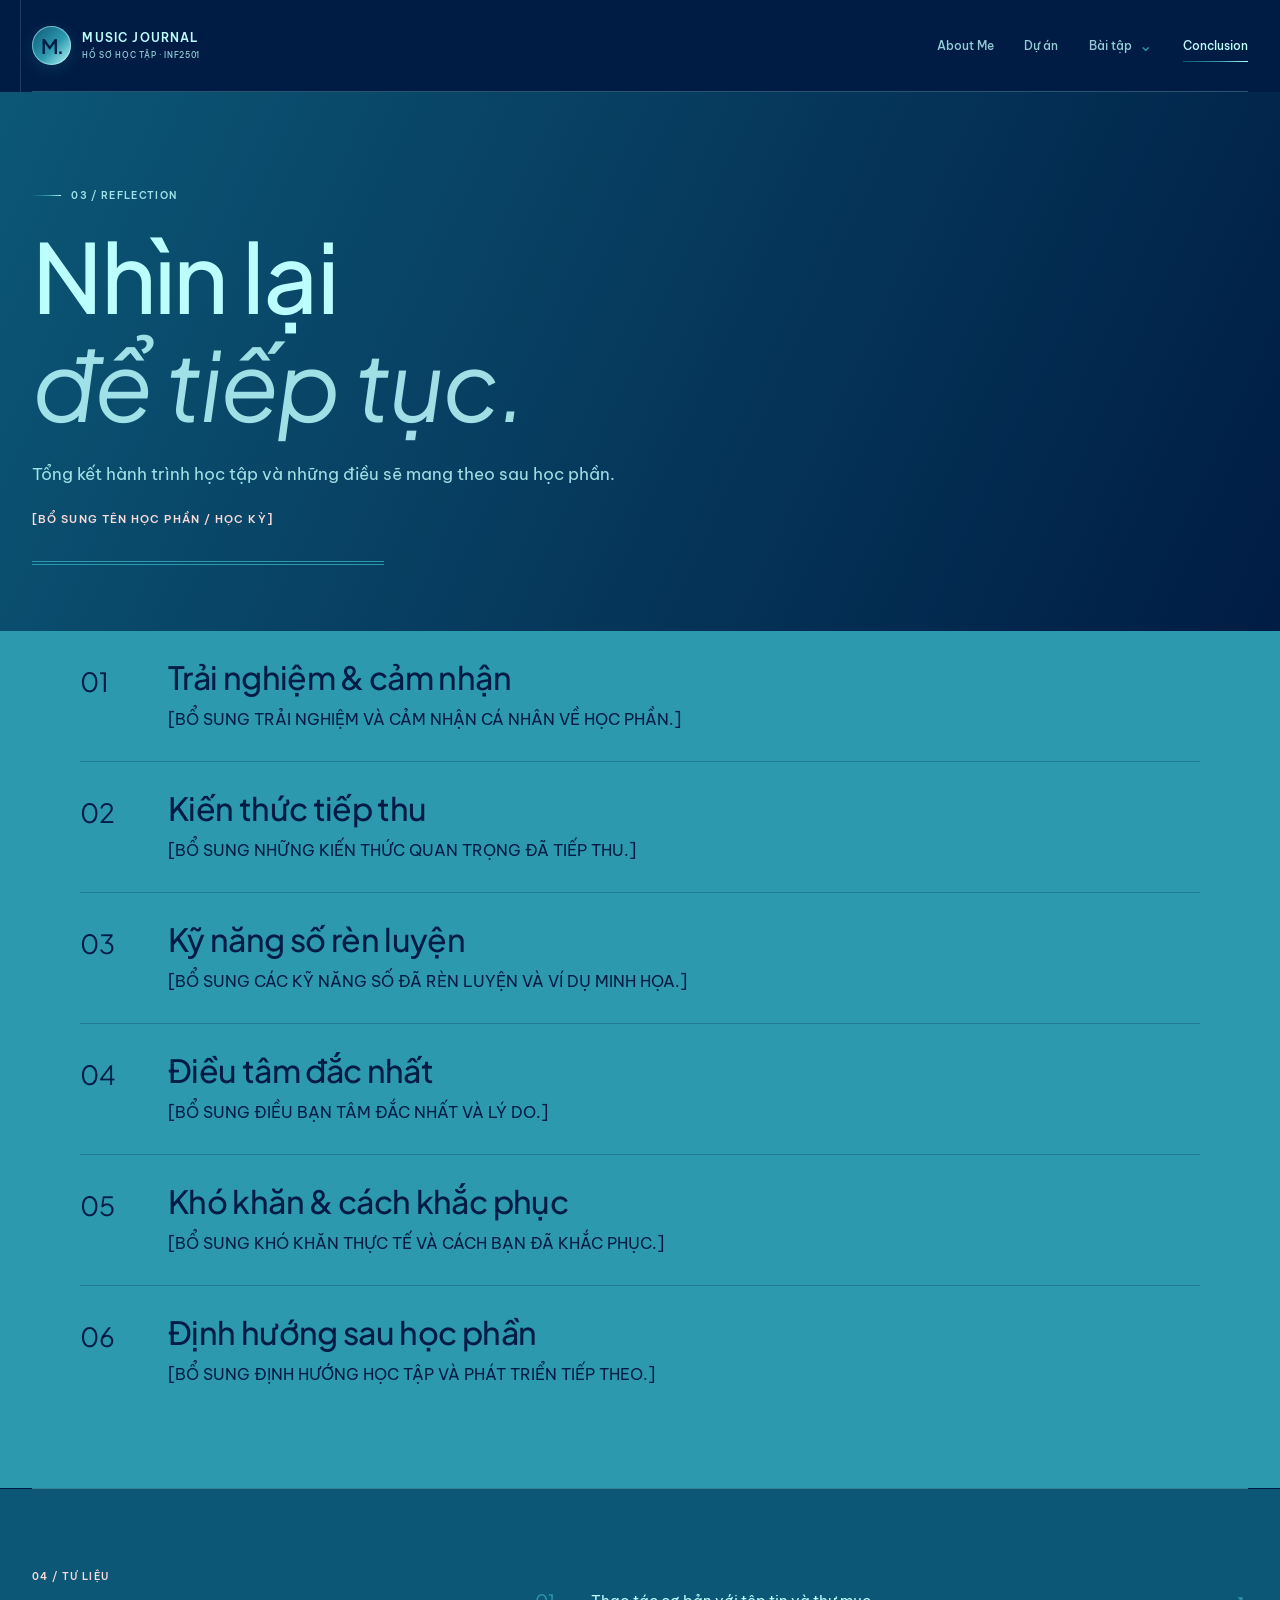
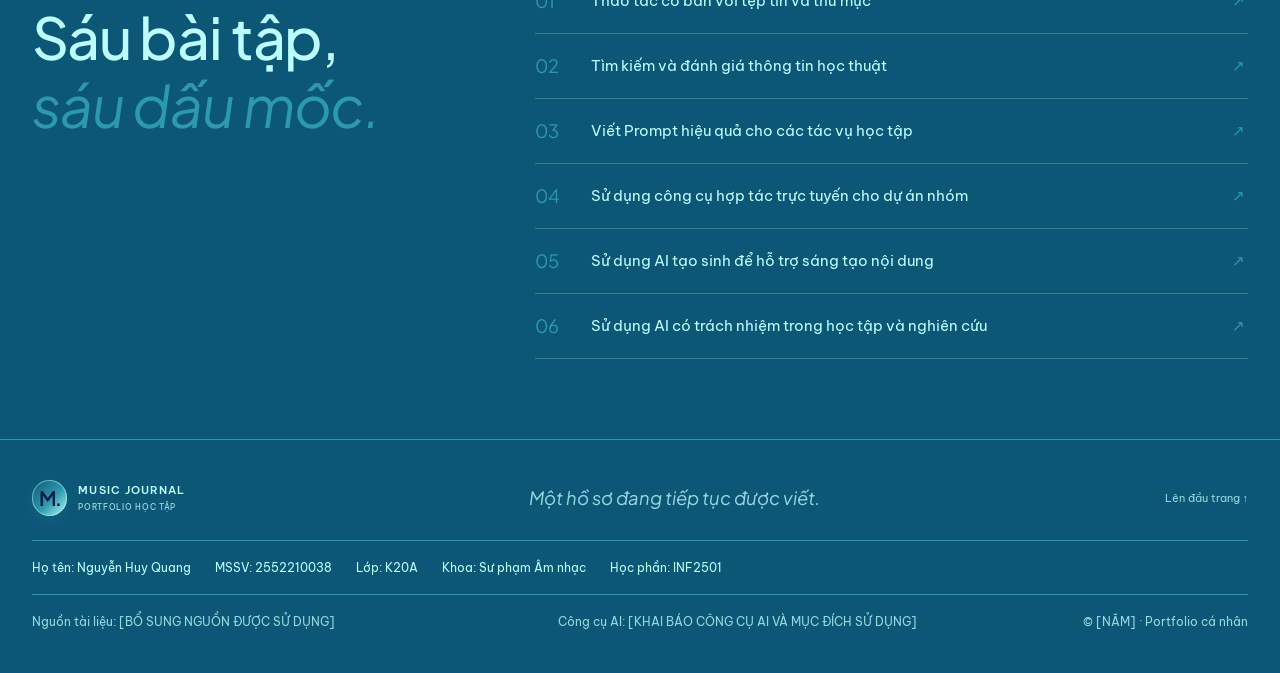
==== commit 4e750d8e: "feat: update portfolio content, theme, and hero Co-authored-by: Copilot <223556219+Copilot@users.nor" ====
--- a/conclusion.html
+++ b/conclusion.html
@@ -4,7 +4,7 @@
   <meta charset="utf-8">
   <meta name="viewport" content="width=device-width, initial-scale=1">
   <meta name="description" content="Tổng kết trải nghiệm học phần Nhập môn Công nghệ số và ứng dụng trí tuệ nhân tạo, INF2501.">
-  <meta name="theme-color" content="#faf8f2">
+  <meta name="theme-color" content="#001C44">
   <title>Conclusion — Music Journal | INF2501</title>
   <link rel="icon" href="assets/images/favicon.svg" type="image/svg+xml">
   <link rel="stylesheet" href="assets/css/style.css">
@@ -16,7 +16,7 @@
     <a class="wordmark" href="index.html" aria-label="Music Journal — trang About Me"><span class="wordmark__mark" aria-hidden="true">M.</span><span>MUSIC JOURNAL<small>HỒ SƠ HỌC TẬP · INF2501</small></span></a>
     <nav class="site-nav" id="primary-navigation" aria-label="Điều hướng chính">
       <a href="index.html">About Me</a>
-      <a href="projects.html">Projects</a>
+      <a href="projects.html">Dự án</a>
       <details class="nav-dropdown">
         <summary><span>Bài tập</span><span aria-hidden="true">⌄</span></summary>
         <ul class="nav-dropdown__list">
@@ -47,18 +47,18 @@
     <section class="related-work page-shell section-rule" aria-labelledby="related-title">
       <div class="section-heading"><p class="eyebrow">04 / TƯ LIỆU</p><h2 id="related-title">Sáu bài tập,<br><em>sáu dấu mốc.</em></h2></div>
       <ol class="related-list">
-        <li><a href="projects/bai-tap-1.html"><span>01</span> Chương 1 — Máy tính và các thiết bị ngoại vi <span aria-hidden="true">↗</span></a></li>
-        <li><a href="projects/bai-tap-2.html"><span>02</span> Chương 2 — Khai thác dữ liệu và thông tin <span aria-hidden="true">↗</span></a></li>
-        <li><a href="projects/bai-tap-3.html"><span>03</span> Chương 3 — Tổng quan về trí tuệ nhân tạo <span aria-hidden="true">↗</span></a></li>
-        <li><a href="projects/bai-tap-4.html"><span>04</span> Chương 4 — Giao tiếp và hợp tác trong môi trường số <span aria-hidden="true">↗</span></a></li>
-        <li><a href="projects/bai-tap-5.html"><span>05</span> Chương 5 — Sáng tạo nội dung số <span aria-hidden="true">↗</span></a></li>
-        <li><a href="projects/bai-tap-6.html"><span>06</span> Chương 6 — An toàn và liêm chính học thuật trong môi trường số <span aria-hidden="true">↗</span></a></li>
+        <li><a href="projects/bai-tap-1.html"><span>01</span> Thao tác cơ bản với tệp tin và thư mục <span aria-hidden="true">↗</span></a></li>
+        <li><a href="projects/bai-tap-2.html"><span>02</span> Tìm kiếm và đánh giá thông tin học thuật <span aria-hidden="true">↗</span></a></li>
+        <li><a href="projects/bai-tap-3.html"><span>03</span> Viết Prompt hiệu quả cho các tác vụ học tập <span aria-hidden="true">↗</span></a></li>
+        <li><a href="projects/bai-tap-4.html"><span>04</span> Sử dụng công cụ hợp tác trực tuyến cho dự án nhóm <span aria-hidden="true">↗</span></a></li>
+        <li><a href="projects/bai-tap-5.html"><span>05</span> Sử dụng AI tạo sinh để hỗ trợ sáng tạo nội dung <span aria-hidden="true">↗</span></a></li>
+        <li><a href="projects/bai-tap-6.html"><span>06</span> Sử dụng AI có trách nhiệm trong học tập và nghiên cứu <span aria-hidden="true">↗</span></a></li>
       </ol>
     </section>
   </main>
   <footer class="site-footer">
     <div class="site-footer__top"><a class="wordmark wordmark--footer" href="index.html"><span class="wordmark__mark" aria-hidden="true">M.</span><span>MUSIC JOURNAL<small>PORTFOLIO HỌC TẬP</small></span></a><p>Một hồ sơ đang tiếp tục được viết.</p><a class="back-to-top" href="#main">Lên đầu trang ↑</a></div>
-    <div class="site-footer__meta"><span>Họ tên: [BỔ SUNG HỌ VÀ TÊN]</span><span>MSSV: [BỔ SUNG MÃ SINH VIÊN]</span><span>Lớp: [BỔ SUNG LỚP]</span><span>Học phần: INF2501</span></div>
+    <div class="site-footer__meta"><span>Họ tên: Nguyễn Huy Quang</span><span>MSSV: 2552210038</span><span>Lớp: K20A</span><span>Khoa: Sư phạm Âm nhạc</span><span>Học phần: INF2501</span></div>
     <div class="site-footer__credits"><p>Nguồn tài liệu: [BỔ SUNG NGUỒN ĐƯỢC SỬ DỤNG]</p><p>Công cụ AI: [KHAI BÁO CÔNG CỤ AI VÀ MỤC ĐÍCH SỬ DỤNG]</p><small>© [NĂM] · Portfolio cá nhân</small></div>
   </footer>
 </body>
--- a/assets/css/style.css
+++ b/assets/css/style.css
@@ -1,15 +1,24 @@
 @import url("https://fonts.googleapis.com/css2?family=Be+Vietnam+Pro:wght@400;500;600;700&family=Plus+Jakarta+Sans:wght@400;500;600;700&display=swap");
 
 :root {
-  color-scheme: light;
-  --paper: #faf8f2;
-  --surface: #ffffff;
-  --ink: #252525;
-  --muted: #626262;
-  --accent: #7c2d12;
-  --moss: #626262;
-  --line: #e5e0d7;
-  --line-dark: #c5a46d;
+  color-scheme: dark;
+  --navy: #001C44;
+  --ocean-blue: #0C5776;
+  --teal-blue: #2D99AE;
+  --ice-cyan: #BCFEFE;
+  --soft-pink: #F8DADA;
+  --paper: var(--navy);
+  --surface: var(--ocean-blue);
+  --ink: var(--ice-cyan);
+  --muted: rgb(188 254 254 / 78%);
+  --accent: var(--teal-blue);
+  --accent-light: var(--ice-cyan);
+  --accent-deep: var(--ocean-blue);
+  --moss: var(--soft-pink);
+  --line: rgb(188 254 254 / 24%);
+  --line-dark: var(--teal-blue);
+  --paper-shadow: var(--ocean-blue);
+  --color-gradient: linear-gradient(135deg, #0C5776 0%, #2D99AE 55%, #BCFEFE 100%);
   --display: "Plus Jakarta Sans", "Segoe UI", Arial, sans-serif;
   --sans: "Be Vietnam Pro", "Segoe UI", Arial, sans-serif;
   --space-1: 0.5rem;
@@ -28,12 +37,14 @@
 }
 
 html {
+  overflow-x: clip;
   scroll-behavior: smooth;
   scroll-padding-top: 6rem;
 }
 
 body {
   min-width: 0;
+  overflow-x: clip;
   margin: 0;
   color: var(--ink);
   background: var(--paper);
@@ -49,7 +60,7 @@
   z-index: -1;
   inset: 0 auto 0 max(1.25rem, calc((100vw - var(--shell)) / 2 - 2rem));
   width: 1px;
-  background: rgb(166 70 50 / 12%);
+  background: rgb(188 254 254 / 14%);
   content: "";
   pointer-events: none;
 }
@@ -279,7 +290,7 @@
   padding: 0.65rem;
   border: 1px solid var(--line);
   background: var(--surface);
-  box-shadow: 0 1rem 2rem rgb(32 37 34 / 9%);
+  box-shadow: 0 1rem 2rem rgb(0 28 68 / 24%);
   list-style: none;
 }
 
@@ -484,17 +495,17 @@
   place-items: center;
   border: 1px solid var(--line);
   color: var(--muted);
-  background-color: #e9e5db;
+  background-color: var(--surface);
   background-image:
-    linear-gradient(135deg, transparent 49.8%, rgb(83 102 90 / 12%) 50%, transparent 50.2%),
-    linear-gradient(45deg, transparent 49.8%, rgb(83 102 90 / 9%) 50%, transparent 50.2%);
+    linear-gradient(135deg, transparent 49.8%, rgb(188 254 254 / 12%) 50%, transparent 50.2%),
+    linear-gradient(45deg, transparent 49.8%, rgb(248 218 218 / 10%) 50%, transparent 50.2%);
   background-size: 3.25rem 3.25rem;
 }
 
 .media-placeholder--portrait {
   min-height: 31rem;
   aspect-ratio: 4 / 5;
-  background-color: #e8e4d9;
+  background-color: var(--surface);
 }
 
 .media-placeholder__prompt {
@@ -565,6 +576,50 @@
   line-height: 1.9;
 }
 
+.intro-music-motifs {
+  display: flex;
+  align-items: center;
+  justify-content: space-between;
+  width: min(100%, 20rem);
+  margin-top: 1.75rem;
+  color: var(--accent);
+}
+
+.intro-music-motifs span {
+  display: inline-block;
+  font-family: var(--display);
+  font-size: 1.6rem;
+  line-height: 1;
+  opacity: 0.78;
+}
+
+.intro-music-motifs span:nth-child(2),
+.intro-music-motifs span:nth-child(4) {
+  color: var(--muted);
+  font-size: 1.25rem;
+}
+
+@media (prefers-reduced-motion: no-preference) {
+  .intro-music-motifs span:nth-child(odd) {
+    animation: intro-note-float 3.6s ease-in-out infinite;
+  }
+
+  .intro-music-motifs span:nth-child(even) {
+    animation: intro-note-float 4.2s ease-in-out 0.35s infinite;
+  }
+}
+
+@keyframes intro-note-float {
+  0%,
+  100% {
+    transform: translateY(0);
+  }
+
+  50% {
+    transform: translateY(-4px);
+  }
+}
+
 .goal-list {
   border-top: 1px solid var(--line);
 }
@@ -611,9 +666,9 @@
   right: -2rem;
   width: 17rem;
   aspect-ratio: 1;
-  border: 1px solid rgb(245 242 234 / 15%);
+  border: 1px solid rgb(188 254 254 / 18%);
   border-radius: 50%;
-  box-shadow: 0 0 0 2rem rgb(245 242 234 / 3%), 0 0 0 4rem rgb(245 242 234 / 2%);
+  box-shadow: 0 0 0 2rem rgb(188 254 254 / 4%), 0 0 0 4rem rgb(188 254 254 / 3%);
   content: "";
   pointer-events: none;
 }
@@ -632,12 +687,12 @@
 }
 
 .contact-band h2 em {
-  color: #d9947f;
+  color: var(--soft-pink);
 }
 
 .contact-band > p:not(.eyebrow) {
   max-width: 36rem;
-  color: #d4d1c8;
+  color: var(--muted);
 }
 
 .link-list {
@@ -646,7 +701,7 @@
   max-width: 43rem;
   margin: 2.1rem 0 0;
   padding: 0;
-  border-top: 1px solid rgb(245 242 234 / 25%);
+  border-top: 1px solid rgb(188 254 254 / 25%);
   list-style: none;
 }
 
@@ -655,12 +710,12 @@
   justify-content: space-between;
   gap: 1rem;
   padding: 0.75rem 0;
-  border-bottom: 1px solid rgb(245 242 234 / 18%);
-  color: #d4d1c8;
+  border-bottom: 1px solid rgb(188 254 254 / 18%);
+  color: var(--muted);
   font-size: 0.78rem;
 }
 
-/* Projects: an alternating editorial grid, not a uniform card wall */
+/* Projects: a shared grid for the six assignments */
 .page-hero {
   position: relative;
   padding-block: 6.5rem 4rem;
@@ -696,99 +751,53 @@
 
 .project-grid {
   display: grid;
-  grid-template-columns: repeat(12, minmax(0, 1fr));
-  column-gap: clamp(1.25rem, 3vw, 3rem);
-  row-gap: var(--space-6);
+  grid-template-columns: repeat(3, minmax(0, 1fr));
+  gap: clamp(1.25rem, 2.5vw, 2rem);
   padding-bottom: 7rem;
 }
 
 .project-card {
-  grid-column: span 5;
+  display: flex;
+  min-height: 100%;
+  flex-direction: column;
   min-width: 0;
-}
-
-.project-card--featured .project-card__media {
-  aspect-ratio: 1.55 / 1;
-}
-
-.project-card__media--alt {
-  background-color: #e4e6dc;
-  background-image:
-    linear-gradient(135deg, transparent 49.8%, rgb(166 70 50 / 12%) 50%, transparent 50.2%),
-    linear-gradient(45deg, transparent 49.8%, rgb(83 102 90 / 10%) 50%, transparent 50.2%);
-}
-
-.project-card:nth-child(3n + 1) {
-  grid-column: span 7;
-}
-
-.project-card:nth-child(3n + 2) {
-  grid-column: 8 / span 5;
-  margin-top: 4.5rem;
-}
-
-.project-card:nth-child(3n) {
-  grid-column: 2 / span 5;
-  margin-top: -1.5rem;
-}
-
-.project-card__media {
-  position: relative;
-  display: grid;
-  min-height: clamp(11rem, 24vw, 15rem);
-  aspect-ratio: 1.42 / 1;
-  overflow: hidden;
-  place-items: center;
+  padding: clamp(1.1rem, 2vw, 1.5rem);
   border: 1px solid var(--line);
-  background-color: #e9e5db;
-  background-image:
-    linear-gradient(135deg, transparent 49.8%, rgb(83 102 90 / 15%) 50%, transparent 50.2%),
-    linear-gradient(45deg, transparent 49.8%, rgb(83 102 90 / 11%) 50%, transparent 50.2%);
-  background-size: 3.7rem 3.7rem;
-  transition: border-color var(--ease), background-color var(--ease);
-}
-
-.project-card:nth-child(3n + 2) .project-card__media {
-  background-color: #e4e6dc;
-  background-image:
-    linear-gradient(135deg, transparent 49.8%, rgb(166 70 50 / 12%) 50%, transparent 50.2%),
-    linear-gradient(45deg, transparent 49.8%, rgb(83 102 90 / 10%) 50%, transparent 50.2%);
-}
-
-.project-card__media:hover {
-  border-color: var(--accent);
-  background-color: #e3dfd4;
-}
-
-.project-card__image-label {
-  color: var(--moss);
-  font-family: var(--display);
-  font-size: clamp(1.3rem, 2.1vw, 2rem);
-}
-
-.project-card__image-index {
-  position: absolute;
-  right: 0.9rem;
-  bottom: 0.75rem;
+  border-top: 2px solid var(--accent);
+  background: var(--surface);
+  transition: border-color var(--ease), transform var(--ease), box-shadow var(--ease);
+}
+
+.project-card:hover {
+  transform: translateY(-2px);
+  border-color: var(--line-dark);
+  box-shadow: 0 0.75rem 1.5rem rgb(0 28 68 / 24%);
+}
+
+.project-card__number {
+  margin-bottom: 1.25rem;
+  color: var(--accent);
+  font-size: 0.7rem;
+  font-weight: 600;
+  letter-spacing: 0.1em;
+  text-transform: uppercase;
+}
+
+.project-card__number span {
   color: var(--muted);
-  font-size: 0.58rem;
-  letter-spacing: 0.1em;
 }
 
 .project-card__body {
-  position: relative;
-  padding: 1.35rem 0.4rem 0 0;
-}
-
-.project-card__body .eyebrow {
-  margin-bottom: 0.7rem;
-  font-size: 0.59rem;
+  display: flex;
+  flex: 1;
+  flex-direction: column;
 }
 
 .project-card__body h2 {
-  max-width: 19ch;
+  max-width: 22ch;
+  min-height: 2.4em;
   margin-bottom: 0.65rem;
-  font-size: clamp(1.65rem, 2.7vw, 2.55rem);
+  font-size: clamp(1.35rem, 1.8vw, 1.75rem);
   line-height: 1.16;
   transition: color var(--ease);
 }
@@ -798,9 +807,13 @@
 }
 
 .project-card__body > p:not(.eyebrow) {
-  margin-bottom: 1.1rem;
+  margin: 0 0 1.1rem;
   color: var(--muted);
   font-size: 0.79rem;
+}
+
+.project-card .text-link {
+  margin-top: auto;
 }
 
 .text-link {
@@ -972,7 +985,7 @@
   margin-bottom: 1.5rem;
   padding: 1.5rem;
   border: 1px dashed var(--line-dark);
-  background: rgb(255 254 250 / 65%);
+  background: var(--surface);
 }
 
 .embed-placeholder > p {
@@ -1032,7 +1045,7 @@
 
 .pagination-link:hover {
   border-color: var(--accent);
-  background: rgb(255 254 250 / 55%);
+  background: rgb(45 153 174 / 14%);
 }
 
 .pagination-link span {
@@ -1056,7 +1069,7 @@
   text-align: right;
 }
 
-/* Conclusion: reflective article and linked chapter index */
+/* Conclusion: reflective article and assignment index */
 .reflection-list {
   padding-bottom: 4.5rem;
 }
@@ -1136,7 +1149,7 @@
 .site-footer {
   padding: 2rem max(1.5rem, calc((100% - var(--shell)) / 2)) 1.5rem;
   border-top: 1px solid var(--line);
-  background: #efebe2;
+  background: var(--surface);
 }
 
 .site-footer__top {
@@ -1247,18 +1260,8 @@
     min-height: 25rem;
   }
 
-  .project-card:nth-child(3n + 1) {
-    grid-column: span 7;
-  }
-
-  .project-card:nth-child(3n + 2) {
-    grid-column: 8 / span 5;
-    margin-top: 3rem;
-  }
-
-  .project-card:nth-child(3n) {
-    grid-column: 1 / span 6;
-    margin-top: -1rem;
+  .project-grid {
+    grid-template-columns: repeat(2, minmax(0, 1fr));
   }
 
   .assignment-section,
@@ -1416,15 +1419,6 @@
     margin-top: 0;
   }
 
-  .project-card:nth-child(even) {
-    width: 92%;
-    justify-self: end;
-  }
-
-  .project-card__media {
-    aspect-ratio: 1.35 / 1;
-  }
-
   .project-card__body h2 {
     font-size: clamp(1.8rem, 8vw, 2.45rem);
   }
@@ -1560,10 +1554,6 @@
     gap: 0.75rem;
   }
 
-  .project-card:nth-child(even) {
-    width: 100%;
-  }
-
   .embed-placeholder {
     align-items: flex-start;
     flex-direction: column;
@@ -1578,7 +1568,61 @@
   .js-enabled .is-reveal {
     opacity: 0;
     transform: translateY(0.75rem);
-    transition: opacity 480ms ease, transform 480ms ease;
+    transition: opacity 360ms ease, transform 360ms ease;
+  }
+
+  .js-enabled .project-card.is-reveal:nth-child(2) {
+    transition-delay: 60ms;
+  }
+
+  .js-enabled .project-card.is-reveal:nth-child(3) {
+    transition-delay: 120ms;
+  }
+
+  .js-enabled .project-card.is-reveal:nth-child(4) {
+    transition-delay: 180ms;
+  }
+
+  .js-enabled .project-card.is-reveal:nth-child(5) {
+    transition-delay: 240ms;
+  }
+
+  .js-enabled .project-card.is-reveal:nth-child(6) {
+    transition-delay: 300ms;
+  }
+
+  .js-enabled .integrity-card.is-reveal:nth-child(2) {
+    transition-delay: 45ms;
+  }
+
+  .js-enabled .integrity-card.is-reveal:nth-child(3) {
+    transition-delay: 90ms;
+  }
+
+  .js-enabled .integrity-card.is-reveal:nth-child(4) {
+    transition-delay: 135ms;
+  }
+
+  .js-enabled .integrity-card.is-reveal:nth-child(5) {
+    transition-delay: 180ms;
+  }
+
+  .js-enabled .integrity-card.is-reveal:nth-child(6) {
+    transition-delay: 225ms;
+  }
+
+  .js-enabled .integrity-card.is-reveal:nth-child(7) {
+    transition-delay: 270ms;
+  }
+
+  .js-enabled .integrity-card.is-reveal:nth-child(8) {
+    transition-delay: 315ms;
+  }
+
+  .js-enabled .project-card.is-reveal.is-visible:hover,
+  .js-enabled .integrity-card.is-reveal.is-visible:hover {
+    transform: translateY(-2px);
+    transition-delay: 0ms;
   }
 
   .js-enabled .is-reveal.is-visible {
@@ -1598,10 +1642,10 @@
   }
 }
 
-/* Music Journal: light editorial surfaces and restrained score details */
+/* Music Journal: restrained editorial surfaces and score details */
 :root {
-  --champagne: #c5a46d;
-  --paper-shadow: #f1eee7;
+  --champagne: var(--teal-blue);
+  --paper-shadow: var(--ocean-blue);
 }
 
 body {
@@ -1609,7 +1653,7 @@
 }
 
 body::before {
-  background: rgb(139 38 53 / 14%);
+  background: rgb(188 254 254 / 14%);
 }
 
 .site-header {
@@ -1621,9 +1665,9 @@
 }
 
 .wordmark__mark {
-  color: #fff;
+  color: var(--navy);
   background: var(--accent);
-  box-shadow: inset 0 0 0 1px rgb(255 255 255 / 28%);
+  box-shadow: inset 0 0 0 1px rgb(188 254 254 / 28%);
 }
 
 .wordmark small {
@@ -1644,7 +1688,7 @@
   background: repeating-linear-gradient(
     to bottom,
     transparent 0 1.25rem,
-    rgb(197 164 109 / 34%) 1.25rem 1.31rem
+    rgb(45 153 174 / 34%) 1.25rem 1.31rem
   );
   content: "";
   pointer-events: none;
@@ -1681,13 +1725,13 @@
 .media-placeholder--portrait {
   position: relative;
   min-height: 31rem;
-  background-color: #fff;
+  background-color: var(--surface);
   background-size: 100% 100%;
   background-repeat: no-repeat;
   background-image: repeating-linear-gradient(
     90deg,
-    #fff 0 calc(14.285% - 1px),
-    #e5e0d7 calc(14.285% - 1px) 14.285%
+    var(--surface) 0 calc(14.285% - 1px),
+    var(--teal-blue) calc(14.285% - 1px) 14.285%
   );
 }
 
@@ -1696,11 +1740,11 @@
   inset: 0 0 auto;
   height: 56%;
   background:
-    linear-gradient(#252525, #252525) 7.1% 0 / 7.1% 100% no-repeat,
-    linear-gradient(#252525, #252525) 21.4% 0 / 7.1% 100% no-repeat,
-    linear-gradient(#252525, #252525) 50% 0 / 7.1% 100% no-repeat,
-    linear-gradient(#252525, #252525) 64.3% 0 / 7.1% 100% no-repeat,
-    linear-gradient(#252525, #252525) 78.6% 0 / 7.1% 100% no-repeat;
+    linear-gradient(var(--navy), var(--navy)) 7.1% 0 / 7.1% 100% no-repeat,
+    linear-gradient(var(--navy), var(--navy)) 21.4% 0 / 7.1% 100% no-repeat,
+    linear-gradient(var(--navy), var(--navy)) 50% 0 / 7.1% 100% no-repeat,
+    linear-gradient(var(--navy), var(--navy)) 64.3% 0 / 7.1% 100% no-repeat,
+    linear-gradient(var(--navy), var(--navy)) 78.6% 0 / 7.1% 100% no-repeat;
   content: "";
   pointer-events: none;
 }
@@ -1711,7 +1755,7 @@
   margin-top: 52%;
   padding: 0.7rem 1rem;
   color: var(--accent);
-  background: rgb(255 255 255 / 94%);
+  background: rgb(0 28 68 / 94%);
   font-family: var(--sans);
   font-size: 0.75rem;
   font-weight: 500;
@@ -1721,7 +1765,7 @@
 .media-placeholder--portrait .media-placeholder__index {
   z-index: 1;
   color: var(--ink);
-  background: #fff;
+  background: var(--surface);
   padding: 0.25rem 0.4rem;
 }
 
@@ -1752,15 +1796,15 @@
   border: 1px solid var(--line);
   border-top: 3px solid var(--accent);
   color: var(--ink);
-  background: #fff;
-  box-shadow: 0 1.25rem 3rem rgb(37 37 37 / 4%);
+  background: var(--surface);
+  box-shadow: 0 1.25rem 3rem rgb(0 28 68 / 24%);
 }
 
 .contact-band::after {
-  border-color: rgb(197 164 109 / 42%);
+  border-color: rgb(188 254 254 / 42%);
   box-shadow:
-    0 0 0 2rem rgb(197 164 109 / 8%),
-    0 0 0 4rem rgb(197 164 109 / 5%);
+    0 0 0 2rem rgb(45 153 174 / 10%),
+    0 0 0 4rem rgb(45 153 174 / 6%);
 }
 
 .contact-band .eyebrow,
@@ -1801,70 +1845,12 @@
   margin-top: 2rem;
   background: repeating-linear-gradient(
     to bottom,
-    var(--champagne) 0 1px,
+    var(--teal-blue) 0 1px,
     transparent 1px 3px
   );
   content: "";
 }
 
-.project-card__media {
-  border-color: var(--line);
-  background-color: #fff;
-  background-image:
-    radial-gradient(ellipse at 68% 45%, rgb(139 38 53 / 16%) 0 0.3rem, transparent 0.34rem),
-    repeating-linear-gradient(to bottom, transparent 0 1.45rem, rgb(197 164 109 / 28%) 1.45rem 1.5rem),
-    repeating-linear-gradient(90deg, #fff 0 calc(14.285% - 1px), #e5e0d7 calc(14.285% - 1px) 14.285%);
-  background-size: auto, 100% 7.5rem, auto;
-  background-position: center, center, center;
-  background-repeat: no-repeat, no-repeat, repeat;
-  transition: border-color var(--ease), background-color var(--ease), transform var(--ease);
-}
-
-.project-card:nth-child(3n + 2) .project-card__media,
-.project-card__media--alt {
-  background-color: var(--paper-shadow);
-}
-
-.project-card:nth-child(3n + 2) .project-card__media {
-  background-image:
-    radial-gradient(ellipse at 68% 45%, rgb(139 38 53 / 16%) 0 0.3rem, transparent 0.34rem),
-    repeating-linear-gradient(to bottom, transparent 0 1.45rem, rgb(197 164 109 / 28%) 1.45rem 1.5rem);
-  background-size: auto, 100% 7.5rem;
-  background-position: center;
-  background-repeat: no-repeat;
-}
-
-.project-card__media:hover {
-  transform: translateY(-3px);
-  border-color: var(--champagne);
-  background-color: #fff;
-}
-
-.project-card__image-label {
-  padding: 0.55rem 0.8rem;
-  border: 1px solid rgb(229 224 215 / 85%);
-  color: var(--accent);
-  background: rgb(255 255 255 / 92%);
-  font-family: var(--sans);
-  font-size: 0.7rem;
-  font-weight: 500;
-  letter-spacing: 0.06em;
-}
-
-.project-card__image-index {
-  padding: 0.25rem 0.4rem;
-  color: var(--ink);
-  background: #fff;
-}
-
-.project-card__body {
-  border-bottom: 1px solid var(--line);
-}
-
-.project-card__body .eyebrow {
-  color: var(--accent);
-}
-
 .text-link {
   color: var(--accent);
 }
@@ -1872,7 +1858,7 @@
 .assignment__hero {
   border-bottom-color: var(--line-dark);
   background:
-    repeating-linear-gradient(to bottom, transparent 0 2.3rem, rgb(197 164 109 / 18%) 2.3rem 2.36rem)
+    repeating-linear-gradient(to bottom, transparent 0 2.3rem, rgb(45 153 174 / 18%) 2.3rem 2.36rem)
     right 0 top 4rem / min(28%, 14rem) 11.8rem no-repeat;
 }
 
@@ -1888,7 +1874,7 @@
   position: relative;
   margin-block: 0.8rem;
   padding-inline: clamp(1rem, 3vw, 2rem);
-  background: rgb(255 255 255 / 72%);
+  background: rgb(12 87 118 / 72%);
 }
 
 .assignment-section + .assignment-section {
@@ -1907,10 +1893,10 @@
 }
 
 .media-placeholder--wide {
-  background-color: #fff;
+  background-color: var(--surface);
   background-image:
-    radial-gradient(ellipse at 68% 45%, rgb(139 38 53 / 14%) 0 0.3rem, transparent 0.34rem),
-    repeating-linear-gradient(to bottom, transparent 0 1.6rem, rgb(197 164 109 / 27%) 1.6rem 1.66rem);
+    radial-gradient(ellipse at 68% 45%, rgb(248 218 218 / 14%) 0 0.3rem, transparent 0.34rem),
+    repeating-linear-gradient(to bottom, transparent 0 1.6rem, rgb(45 153 174 / 27%) 1.6rem 1.66rem);
   background-size: auto, 100% 8rem;
   background-position: center;
   background-repeat: no-repeat;
@@ -1919,7 +1905,7 @@
 .media-placeholder--wide .media-placeholder__prompt {
   padding: 0.5rem 0.8rem;
   color: var(--accent);
-  background: rgb(255 255 255 / 93%);
+  background: rgb(0 28 68 / 93%);
   font-family: var(--sans);
   font-size: 0.72rem;
   font-weight: 500;
@@ -1929,12 +1915,12 @@
 .media-placeholder--wide .media-placeholder__index {
   padding: 0.25rem 0.4rem;
   color: var(--ink);
-  background: #fff;
+  background: var(--surface);
 }
 
 .embed-placeholder {
   border-color: var(--champagne);
-  background: #fff;
+  background: var(--surface);
 }
 
 .embed-placeholder__icon {
@@ -1955,7 +1941,7 @@
 }
 
 .related-work {
-  background: #fff;
+  background: var(--surface);
 }
 
 .related-list li {
@@ -1964,7 +1950,7 @@
 
 .site-footer {
   border-top-color: var(--line-dark);
-  background: #f1eee7;
+  background: var(--surface);
 }
 
 .site-footer__meta {
@@ -1972,7 +1958,7 @@
 }
 
 .site-footer__credits {
-  color: #555;
+  color: var(--muted);
 }
 
 @media (max-width: 60rem) {
@@ -2031,15 +2017,25 @@
 
 /* Music Journal editorial system */
 :root {
-  --paper: #faf8f2;
-  --surface: #ffffff;
-  --ink: #252525;
-  --muted: #626262;
-  --accent: #7c2d12;
-  --champagne: #c5a46d;
-  --line: #e5e0d7;
-  --line-dark: #c5a46d;
-  --paper-shadow: #f1eee7;
+  color-scheme: dark;
+  --navy: #001C44;
+  --ocean-blue: #0C5776;
+  --teal-blue: #2D99AE;
+  --ice-cyan: #BCFEFE;
+  --soft-pink: #F8DADA;
+  --paper: var(--navy);
+  --surface: var(--ocean-blue);
+  --ink: var(--ice-cyan);
+  --muted: rgb(188 254 254 / 78%);
+  --accent: var(--teal-blue);
+  --accent-light: var(--ice-cyan);
+  --accent-deep: var(--ocean-blue);
+  --moss: var(--soft-pink);
+  --champagne: var(--teal-blue);
+  --line: rgb(188 254 254 / 24%);
+  --line-dark: var(--teal-blue);
+  --paper-shadow: var(--ocean-blue);
+  --color-gradient: linear-gradient(135deg, #0C5776 0%, #2D99AE 55%, #BCFEFE 100%);
   --sans: "Be Vietnam Pro", "Segoe UI", Arial, sans-serif;
   --display: "Plus Jakarta Sans", "Segoe UI", Arial, sans-serif;
   --shell: 78rem;
@@ -2193,65 +2189,6 @@
 .page-hero__lead {
   max-width: 42rem;
   font-size: 1.05rem;
-}
-
-.project-grid {
-  row-gap: clamp(3rem, 6vw, 6rem);
-  padding-bottom: 6rem;
-}
-
-.project-card__media {
-  min-height: 0;
-  aspect-ratio: 1.4 / 1;
-  border-color: var(--line);
-  background-color: var(--surface);
-  background-image:
-    repeating-linear-gradient(
-      to bottom,
-      transparent 0 1.2rem,
-      rgb(197 164 109 / 22%) 1.2rem 1.24rem
-    );
-  background-size: 100% 7rem;
-  background-position: center;
-  background-repeat: no-repeat;
-}
-
-.project-card--featured .project-card__media {
-  min-height: 0;
-  aspect-ratio: 1.4 / 1;
-}
-
-.project-card:nth-child(3n + 2) .project-card__media,
-.project-card__media--alt {
-  background-image:
-    repeating-linear-gradient(
-      to bottom,
-      transparent 0 1.2rem,
-      rgb(197 164 109 / 22%) 1.2rem 1.24rem
-    );
-  background-size: 100% 7rem;
-  background-position: center;
-  background-repeat: no-repeat;
-}
-
-.project-card:nth-child(3n + 2) .project-card__media,
-.project-card__media--alt {
-  background-color: var(--paper-shadow);
-}
-
-.project-card__media:hover {
-  transform: translateY(-2px);
-  border-color: var(--champagne);
-}
-
-.project-card__image-label {
-  color: var(--muted);
-  font-family: var(--sans);
-  font-size: 0.78rem;
-}
-
-.project-card__image-index {
-  color: var(--accent);
 }
 
 .project-card__body h2 {
@@ -2275,7 +2212,7 @@
     repeating-linear-gradient(
       to bottom,
       transparent 0 1.35rem,
-      rgb(197 164 109 / 20%) 1.35rem 1.39rem
+      rgb(45 153 174 / 20%) 1.35rem 1.39rem
     )
     right 0 top 4rem / min(24%, 13rem) 7.2rem no-repeat;
 }
@@ -2284,6 +2221,25 @@
   max-width: 13ch;
   font-size: clamp(3.5rem, 6vw, 6rem);
   line-height: 1.08;
+}
+
+.assignment__subtitle {
+  max-width: 38rem;
+  margin: 0;
+  color: var(--muted);
+  font-family: var(--display);
+  font-size: clamp(1.05rem, 2vw, 1.45rem);
+  line-height: 1.45;
+}
+
+.assignment__hero h1.assignment__title {
+  max-width: 18ch;
+  font-weight: 700;
+}
+
+.assignment--research .assignment__hero h1 {
+  max-width: 22ch;
+  font-size: clamp(2.8rem, 5.2vw, 4.8rem);
 }
 
 .assignment__lead {
@@ -2330,7 +2286,7 @@
     repeating-linear-gradient(
       to bottom,
       transparent 0 1.55rem,
-      rgb(197 164 109 / 23%) 1.55rem 1.59rem
+      rgb(45 153 174 / 23%) 1.55rem 1.59rem
     );
   background-size: 100% 8rem;
 }
@@ -2380,89 +2336,8 @@
   font-size: 0.78rem;
 }
 
-/* Each assignment chapter gets a distinct editorial rhythm without changing its content. */
-.chapter .assignment__hero {
-  border-top: 1px solid var(--line);
-}
-
-.chapter--files .assignment__hero {
-  background-position: right 0 top 3.5rem;
-}
-
-.chapter--files #process {
-  grid-template-columns: minmax(0, 0.58fr) minmax(0, 1.42fr);
-}
-
-.chapter--files #process .placeholder-steps {
-  border-top: 1px solid var(--line);
-}
-
-.chapter--research #objectives {
-  grid-template-columns: minmax(0, 0.9fr) minmax(0, 1.1fr);
-}
-
-.chapter--research #objectives .assignment-section__content {
-  padding-left: clamp(1rem, 3vw, 2.5rem);
-  border-left: 2px solid var(--champagne);
-}
-
-.chapter--research #process {
-  grid-template-columns: minmax(0, 0.52fr) minmax(0, 1.48fr);
-}
-
-.chapter--research #products .product-showcase {
-  max-width: 48rem;
-}
-
-.chapter--prompt #process .assignment-section__content {
-  padding: clamp(1.25rem, 3vw, 2rem);
-  border-left: 3px solid var(--accent);
-  background: var(--paper-shadow);
-}
-
-.chapter--collaboration #process .placeholder-steps {
-  padding-left: 0.75rem;
-  border-left: 1px solid var(--champagne);
-}
-
-.chapter--collaboration #process {
-  grid-template-columns: minmax(0, 0.5fr) minmax(0, 1.5fr);
-}
-
-.chapter--collaboration #process .placeholder-steps li {
-  padding-left: 3.5rem;
-}
-
-.chapter--creative #products .product-showcase {
-  max-width: 50rem;
-}
-
-.chapter--creative #products {
-  grid-template-columns: minmax(0, 0.55fr) minmax(0, 1.45fr);
-}
-
-.chapter--creative #products .media-placeholder--wide {
-  aspect-ratio: 3 / 2;
-  border-width: 2px;
-}
-
-.chapter--integrity #objectives .assignment-section__content,
-.chapter--integrity #process .assignment-section__content {
-  padding-left: clamp(1rem, 3vw, 2.5rem);
-  border-left: 2px solid var(--accent);
-}
-
-.chapter--integrity #objectives,
-.chapter--integrity #process {
-  grid-template-columns: minmax(0, 0.82fr) minmax(0, 1.18fr);
-}
-
-.chapter--integrity .assignment__counter strong {
-  color: var(--accent);
-}
-
 body::before {
-  background: rgb(124 45 18 / 12%);
+  background: rgb(188 254 254 / 14%);
 }
 
 .media-placeholder--portrait::before {
@@ -2546,15 +2421,6 @@
     margin-top: 0;
   }
 
-  .project-card:nth-child(even) {
-    margin-top: 2.5rem;
-  }
-
-  .project-card__media {
-    min-height: 0;
-    aspect-ratio: 1.4 / 1;
-  }
-
   .assignment__hero {
     min-height: 0;
     padding-block: 3.5rem;
@@ -2572,25 +2438,8 @@
     padding: 2.5rem 0;
   }
 
-  .chapter--files #process,
-  .chapter--research #objectives,
-  .chapter--research #process,
-  .chapter--collaboration #process,
-  .chapter--creative #products,
-  .chapter--integrity #objectives,
-  .chapter--integrity #process {
-    grid-template-columns: minmax(0, 1fr);
-  }
-
   .assignment-section__heading h2 {
     font-size: clamp(2.4rem, 9vw, 3.4rem);
-  }
-
-  .chapter--research #objectives .assignment-section__content,
-  .chapter--prompt #process .assignment-section__content,
-  .chapter--integrity #objectives .assignment-section__content,
-  .chapter--integrity #process .assignment-section__content {
-    padding: 1rem 0 1rem 1rem;
   }
 
   .reflection-item {
@@ -2624,15 +2473,6 @@
   .project-grid {
     grid-template-columns: minmax(0, 1fr);
     row-gap: 2rem;
-  }
-
-  .project-card:nth-child(even) {
-    margin-top: 0;
-  }
-
-  .project-card__media {
-    min-height: 0;
-    aspect-ratio: 1.35 / 1;
   }
 
   .hero h1,
@@ -2709,3 +2549,1536 @@
     line-height: 1.12;
   }
 }
+
+.assignment--integrity .assignment-section__content,
+.integrity-subsection {
+  min-width: 0;
+}
+
+.integrity-subsection + .integrity-subsection {
+  margin-top: 2rem;
+  padding-top: 1.5rem;
+  border-top: 1px solid var(--line);
+}
+
+.integrity-subsection h3,
+.integrity-subsection h4 {
+  margin-bottom: 0.75rem;
+}
+
+.integrity-subsection h4 {
+  font-family: var(--sans);
+  font-size: 1rem;
+  font-weight: 600;
+  line-height: 1.5;
+}
+
+.integrity-policy-list {
+  display: grid;
+  gap: 0.9rem;
+  padding-left: 1.4rem;
+}
+
+.integrity-policy-list li {
+  padding-left: 0.25rem;
+}
+
+.integrity-card-grid,
+.integrity-principles,
+.integrity-branches {
+  display: grid;
+  grid-template-columns: repeat(2, minmax(0, 1fr));
+  gap: 1rem;
+  margin: 1rem 0 0;
+  padding: 0;
+}
+
+.integrity-card,
+.integrity-principles li {
+  min-width: 0;
+  padding: 1.2rem;
+  border: 1px solid var(--line);
+  border-top: 2px solid var(--accent);
+  background: var(--surface);
+}
+
+.integrity-card {
+  transition: border-color var(--ease), box-shadow var(--ease), transform var(--ease);
+}
+
+.integrity-card:hover {
+  transform: translateY(-2px);
+  border-color: var(--line-dark);
+  box-shadow: 0 0.75rem 1.5rem rgb(0 28 68 / 24%);
+}
+
+.integrity-card h4,
+.integrity-card h5 {
+  margin-top: 0;
+}
+
+.integrity-card h5 {
+  margin-bottom: 0.75rem;
+  color: var(--ink);
+  font-family: var(--display);
+  font-size: 1rem;
+  font-weight: 600;
+  line-height: 1.4;
+}
+
+.integrity-card p:last-child {
+  margin-bottom: 0;
+}
+
+.integrity-principles {
+  list-style: none;
+}
+
+.integrity-principles li strong {
+  display: block;
+  margin-bottom: 0.4rem;
+}
+
+.integrity-commitment {
+  margin: 2rem 0 0;
+  padding: 1.25rem 1.5rem;
+  border-left: 3px solid var(--accent);
+  background: var(--surface);
+}
+
+.integrity-commitment h4 {
+  margin-top: 0;
+}
+
+.integrity-commitment p {
+  margin-bottom: 0;
+}
+
+.integrity-note {
+  padding: 0.85rem 1rem;
+  border-left: 2px solid var(--line-dark);
+  background: var(--surface);
+}
+
+.integrity-table-scroll {
+  max-width: 100%;
+  margin-block: 1rem 1.5rem;
+  overflow-x: auto;
+  border: 1px solid var(--line);
+  background: var(--surface);
+}
+
+.integrity-table {
+  width: 100%;
+  min-width: 30rem;
+  border-collapse: collapse;
+  font-size: 0.88rem;
+  line-height: 1.55;
+  text-align: left;
+}
+
+.integrity-table th,
+.integrity-table td {
+  padding: 0.75rem 0.9rem;
+  border-bottom: 1px solid var(--line);
+  vertical-align: top;
+}
+
+.integrity-table thead {
+  background: var(--surface);
+}
+
+.integrity-table th {
+  font-weight: 600;
+}
+
+.integrity-table caption {
+  padding: 0.75rem 0.9rem;
+  color: var(--muted);
+  font-size: 0.82rem;
+  text-align: left;
+}
+
+.prompt-comparison-table tbody th[scope="row"] {
+  min-width: 8rem;
+  color: var(--accent);
+  background: var(--surface);
+  font-family: var(--display);
+}
+
+.integrity-bibliography {
+  display: grid;
+  gap: 0.85rem;
+  padding-left: 1.5rem;
+}
+
+.integrity-bibliography li {
+  padding-left: 0.3rem;
+}
+
+.integrity-bibliography a,
+.integrity-card a {
+  color: var(--accent);
+  text-decoration: underline;
+  text-decoration-color: var(--line-dark);
+  text-underline-offset: 0.18em;
+  overflow-wrap: anywhere;
+}
+
+.integrity-bibliography a:hover,
+.integrity-card a:hover {
+  text-decoration-color: currentColor;
+}
+
+.integrity-table tbody tr:last-child > * {
+  border-bottom: 0;
+}
+
+.integrity-branches {
+  list-style: none;
+}
+
+.integrity-branch {
+  display: grid;
+  align-content: start;
+  gap: 0.45rem;
+  min-height: 7rem;
+  padding: 1rem;
+  border: 1px solid;
+}
+
+.integrity-branch--good {
+  border-color: var(--teal-blue);
+  background: var(--ocean-blue);
+}
+
+.integrity-branch--risk {
+  border-color: var(--soft-pink);
+  background: var(--navy);
+}
+
+.integrity-image-placeholder {
+  display: grid;
+  min-height: 12rem;
+  place-content: center;
+  gap: 0.75rem;
+  margin: 1.5rem 0 0;
+  padding: 1.5rem;
+  border: 1px dashed var(--line-dark);
+  color: var(--muted);
+  background: var(--surface);
+  text-align: center;
+}
+
+.integrity-image-placeholder .media-placeholder__index {
+  position: static;
+}
+
+.integrity-image-placeholder figcaption {
+  font-size: 0.82rem;
+}
+
+@media (max-width: 48rem) {
+  .integrity-card-grid,
+  .integrity-principles,
+  .integrity-branches {
+    grid-template-columns: minmax(0, 1fr);
+  }
+
+  .integrity-card,
+  .integrity-principles li {
+    padding: 1rem;
+  }
+
+  .integrity-table {
+    min-width: 28rem;
+  }
+}
+
+.reader-progress {
+  position: fixed;
+  z-index: 30;
+  inset: 0 0 auto;
+  height: 3px;
+  background: rgb(45 153 174 / 18%);
+  pointer-events: none;
+  visibility: hidden;
+}
+
+.js-enabled .reader-progress {
+  visibility: visible;
+}
+
+.reader-progress > span {
+  display: block;
+  width: 100%;
+  height: 100%;
+  transform: scaleX(0);
+  transform-origin: left center;
+  background: var(--accent);
+  transition: transform 100ms linear;
+}
+
+.js-enabled .reader-title.is-reveal {
+  transition-duration: 480ms;
+}
+
+.js-enabled .reader-student.is-reveal {
+  transition-delay: 90ms;
+}
+
+.js-enabled .assignment--reader .assignment-section.is-reveal {
+  transition-delay: 130ms;
+}
+
+.js-enabled .assignment--reader .integrity-card.is-reveal:nth-child(2),
+.js-enabled .assignment--reader .integrity-principles li.is-reveal:nth-child(2),
+.js-enabled .assignment--reader .integrity-timeline li.is-reveal:nth-child(2) {
+  transition-delay: 50ms;
+}
+
+.js-enabled .assignment--reader .integrity-card.is-reveal:nth-child(3),
+.js-enabled .assignment--reader .integrity-principles li.is-reveal:nth-child(3),
+.js-enabled .assignment--reader .integrity-timeline li.is-reveal:nth-child(3) {
+  transition-delay: 100ms;
+}
+
+.js-enabled .assignment--reader .integrity-card.is-reveal:nth-child(4),
+.js-enabled .assignment--reader .integrity-principles li.is-reveal:nth-child(4),
+.js-enabled .assignment--reader .integrity-timeline li.is-reveal:nth-child(4) {
+  transition-delay: 150ms;
+}
+
+.js-enabled .assignment--reader .integrity-card.is-reveal:nth-child(5),
+.js-enabled .assignment--reader .integrity-principles li.is-reveal:nth-child(5),
+.js-enabled .assignment--reader .integrity-timeline li.is-reveal:nth-child(5) {
+  transition-delay: 200ms;
+}
+
+.js-enabled .assignment--reader .integrity-card.is-reveal:nth-child(6),
+.js-enabled .assignment--reader .integrity-principles li.is-reveal:nth-child(6),
+.js-enabled .assignment--reader .integrity-timeline li.is-reveal:nth-child(6) {
+  transition-delay: 250ms;
+}
+
+.js-enabled .assignment--reader .integrity-principles li.is-reveal:nth-child(7),
+.js-enabled .assignment--reader .integrity-principles li.is-reveal:nth-child(8),
+.js-enabled .assignment--reader .integrity-principles li.is-reveal:nth-child(9),
+.js-enabled .assignment--reader .integrity-principles li.is-reveal:nth-child(10) {
+  transition-delay: 300ms;
+}
+
+.js-enabled .assignment--reader .integrity-card.is-reveal.is-visible:hover {
+  transition-delay: 0ms;
+}
+
+.reader-student {
+  display: grid;
+  max-width: 45rem;
+  grid-template-columns: repeat(4, minmax(0, 1fr));
+  gap: 0.75rem 1.2rem;
+  margin: 1.8rem 0 0;
+  padding-top: 1rem;
+  border-top: 1px solid var(--line);
+}
+
+.reader-student > div {
+  min-width: 0;
+}
+
+.reader-student dt {
+  margin-bottom: 0.2rem;
+  color: var(--muted);
+  font-size: 0.62rem;
+  letter-spacing: 0.08em;
+  text-transform: uppercase;
+}
+
+.reader-student dd {
+  margin: 0;
+  color: var(--ink);
+  font-size: 0.78rem;
+  font-weight: 500;
+  line-height: 1.5;
+}
+
+.reader-toc {
+  position: sticky;
+  z-index: 8;
+  top: 0.25rem;
+  display: flex;
+  align-items: center;
+  gap: 0.4rem;
+  width: 100%;
+  margin-block: 0.75rem 1rem;
+  padding: 0.55rem 0.65rem;
+  overflow-x: auto;
+  border: 1px solid var(--line);
+  background: rgb(12 87 118 / 96%);
+  box-shadow: 0 0.4rem 1.2rem rgb(0 28 68 / 24%);
+  scrollbar-width: thin;
+}
+
+.reader-toc__label,
+.reader-toc a {
+  flex: 0 0 auto;
+  padding: 0.45rem 0.65rem;
+  font-size: 0.66rem;
+  line-height: 1.4;
+}
+
+.reader-toc__label {
+  color: var(--muted);
+  font-size: 0.58rem;
+  font-weight: 600;
+  letter-spacing: 0.1em;
+}
+
+.reader-toc a {
+  border-bottom: 1px solid transparent;
+  color: var(--muted);
+  transition: border-color var(--ease), color var(--ease), background var(--ease);
+}
+
+.reader-toc a:hover,
+.reader-toc a[aria-current="location"] {
+  border-color: var(--accent);
+  color: var(--accent);
+  background: var(--surface);
+}
+
+.assignment--reader .assignment-section[id] {
+  scroll-margin-top: 5rem;
+}
+
+.reader-back-to-top {
+  position: fixed;
+  z-index: 9;
+  right: max(1rem, calc((100vw - var(--shell)) / 2));
+  bottom: 1.25rem;
+  display: grid;
+  width: 2.8rem;
+  aspect-ratio: 1;
+  place-items: center;
+  transform: translateY(0.5rem);
+  border: 1px solid var(--line-dark);
+  color: var(--surface);
+  background: var(--ink);
+  box-shadow: 0 0.5rem 1.4rem rgb(0 28 68 / 32%);
+  font-size: 1.2rem;
+  opacity: 0;
+  pointer-events: none;
+  transition: opacity var(--ease), transform var(--ease), background var(--ease);
+}
+
+.reader-back-to-top:hover,
+.reader-back-to-top:focus-visible {
+  color: var(--surface);
+  background: var(--accent);
+}
+
+.reader-back-to-top.is-visible {
+  transform: translateY(0);
+  opacity: 1;
+  pointer-events: auto;
+}
+
+.reader-back-to-top:focus-visible {
+  opacity: 1;
+  pointer-events: auto;
+}
+
+.assignment--reader .assignment-section__heading h2::after {
+  display: block;
+  width: 2.4rem;
+  height: 1px;
+  margin-top: 1rem;
+  background: var(--line-dark);
+  content: "";
+}
+
+.assignment--reader .integrity-table tbody tr {
+  transition: background-color var(--ease);
+}
+
+.assignment--reader .integrity-table tbody tr:hover {
+  background: rgb(45 153 174 / 14%);
+}
+
+.research-scope-list {
+  display: grid;
+  grid-template-columns: repeat(2, minmax(0, 1fr));
+  gap: 0.65rem 1rem;
+  padding: 0;
+  list-style: none;
+}
+
+.research-scope-list li {
+  position: relative;
+  padding: 0.75rem 0.8rem 0.75rem 1.8rem;
+  border-left: 1px solid var(--line-dark);
+  background: var(--surface);
+}
+
+.research-scope-list li::before {
+  position: absolute;
+  left: 0.75rem;
+  color: var(--accent);
+  content: "—";
+}
+
+.source-mix {
+  margin: 1rem 0 1.5rem;
+  padding: 1rem;
+  border: 1px solid var(--line);
+  background: var(--surface);
+}
+
+.source-mix figcaption {
+  margin-bottom: 0.8rem;
+  color: var(--ink);
+  font-family: var(--display);
+  font-size: 0.9rem;
+  font-weight: 600;
+}
+
+.source-mix__bar {
+  display: flex;
+  height: 0.65rem;
+  overflow: hidden;
+  background: var(--paper-shadow);
+}
+
+.source-mix__segment--journals {
+  flex: 8;
+  background: var(--accent);
+}
+
+.source-mix__segment--books {
+  flex: 3;
+  background: var(--line-dark);
+}
+
+.source-mix__segment--reports {
+  flex: 4;
+  background: var(--soft-pink);
+}
+
+.source-mix__legend {
+  display: flex;
+  flex-wrap: wrap;
+  gap: 0.55rem 1.25rem;
+  margin: 0.85rem 0 0;
+  padding: 0;
+  color: var(--muted);
+  font-size: 0.72rem;
+  list-style: none;
+}
+
+.source-mix__legend li {
+  display: inline-flex;
+  align-items: center;
+  gap: 0.4rem;
+}
+
+.source-mix__legend strong {
+  color: var(--ink);
+}
+
+.source-mix__swatch {
+  width: 0.55rem;
+  aspect-ratio: 1;
+  border-radius: 50%;
+}
+
+.source-mix__swatch--journals {
+  background: var(--accent);
+}
+
+.source-mix__swatch--books {
+  background: var(--line-dark);
+}
+
+.source-mix__swatch--reports {
+  background: var(--soft-pink);
+}
+
+.prompt-task-grid {
+  grid-template-columns: repeat(3, minmax(0, 1fr));
+}
+
+.prompt-task-card {
+  position: relative;
+  overflow: hidden;
+}
+
+.prompt-task-card__index {
+  display: flex;
+  align-items: center;
+  gap: 0.6rem;
+  margin-bottom: 1rem;
+  color: var(--muted);
+  font-size: 0.6rem;
+  font-weight: 600;
+  letter-spacing: 0.1em;
+}
+
+.prompt-task-card__index span,
+.prompt-level-badge {
+  display: inline-grid;
+  width: 1.8rem;
+  aspect-ratio: 1;
+  place-items: center;
+  border: 1px solid var(--line-dark);
+  border-radius: 50%;
+  color: var(--accent);
+  background: var(--paper);
+  font-family: var(--display);
+  font-size: 0.68rem;
+  letter-spacing: 0;
+}
+
+.prompt-task-card h4 {
+  display: flex;
+  align-items: center;
+  gap: 0.6rem;
+}
+
+.prompt-task-card__icon {
+  display: inline-grid;
+  flex: 0 0 1.8rem;
+  width: 1.8rem;
+  aspect-ratio: 1;
+  place-items: center;
+  color: var(--accent);
+  background: var(--paper-shadow);
+  font-size: 1.1rem;
+}
+
+.prompt-comparison-table tbody th[scope="row"] {
+  white-space: nowrap;
+}
+
+.prompt-comparison-table .prompt-level--basic th {
+  border-left: 3px solid var(--ocean-blue);
+}
+
+.prompt-comparison-table .prompt-level--improved th {
+  border-left: 3px solid var(--teal-blue);
+}
+
+.prompt-comparison-table .prompt-level--advanced th {
+  border-left: 3px solid var(--accent);
+}
+
+.prompt-level-badge {
+  width: 1.55rem;
+  margin-right: 0.35rem;
+  font-size: 0.58rem;
+}
+
+.prompt-analysis-list {
+  display: grid;
+  gap: 0.75rem;
+  padding: 0;
+  list-style: none;
+}
+
+.prompt-analysis-list > li {
+  padding: 1rem;
+  border-left: 2px solid var(--line-dark);
+  background: var(--surface);
+}
+
+.prompt-analysis-list > li:last-child {
+  border-left-color: var(--accent);
+}
+
+.prompt-techniques {
+  display: grid;
+  grid-template-columns: repeat(2, minmax(0, 1fr));
+  gap: 0.75rem;
+  margin-top: 0.75rem;
+  padding: 0;
+  list-style: none;
+}
+
+.prompt-techniques li {
+  padding: 0.9rem;
+  border: 1px solid var(--line);
+  background: var(--paper);
+}
+
+.prompt-create-grid {
+  grid-template-columns: repeat(3, minmax(0, 1fr));
+  counter-reset: create-step;
+}
+
+.prompt-create-grid li {
+  position: relative;
+  padding-top: 3.2rem;
+  counter-increment: create-step;
+}
+
+.prompt-create-grid li::before {
+  position: absolute;
+  top: 0.85rem;
+  left: 1.2rem;
+  display: grid;
+  width: 1.8rem;
+  aspect-ratio: 1;
+  place-items: center;
+  border: 1px solid var(--line-dark);
+  border-radius: 50%;
+  color: var(--accent);
+  content: "0" counter(create-step);
+  font-family: var(--display);
+  font-size: 0.65rem;
+}
+
+.reader-policy-grid {
+  grid-template-columns: repeat(2, minmax(0, 1fr));
+  padding: 0;
+  list-style: none;
+  counter-reset: reader-policy;
+}
+
+.reader-policy-grid li {
+  position: relative;
+  min-width: 0;
+  padding: 1rem 1rem 1rem 3.25rem;
+  border: 1px solid var(--line);
+  background: var(--surface);
+  counter-increment: reader-policy;
+}
+
+.reader-policy-grid li::before {
+  position: absolute;
+  top: 0.9rem;
+  left: 1rem;
+  color: var(--accent);
+  content: "0" counter(reader-policy);
+  font-family: var(--display);
+  font-size: 0.78rem;
+  font-weight: 600;
+}
+
+.reader-principles {
+  margin-top: 2.5rem;
+}
+
+.integrity-principles--numbered {
+  counter-reset: reader-principle;
+}
+
+.integrity-principles--numbered li {
+  position: relative;
+  padding-top: 3.25rem;
+  counter-increment: reader-principle;
+}
+
+.integrity-principles--numbered li::before {
+  position: absolute;
+  top: 0.85rem;
+  left: 1.2rem;
+  display: grid;
+  width: 1.8rem;
+  aspect-ratio: 1;
+  place-items: center;
+  border: 1px solid var(--line-dark);
+  border-radius: 50%;
+  color: var(--accent);
+  content: "0" counter(reader-principle);
+  font-family: var(--display);
+  font-size: 0.65rem;
+}
+
+.reader-flow .integrity-branch {
+  position: relative;
+  min-height: 8.5rem;
+  padding: 1.25rem;
+}
+
+.reader-flow .integrity-branch::after {
+  position: absolute;
+  right: 1rem;
+  bottom: 0.65rem;
+  color: var(--muted);
+  content: "↓";
+  font-size: 1.15rem;
+}
+
+.reader-conclusion {
+  padding: clamp(1.25rem, 3vw, 2rem);
+  border: 1px solid var(--line);
+  border-left: 3px solid var(--accent);
+  background: var(--surface);
+}
+
+.reader-conclusion h3 {
+  margin-top: 0;
+}
+
+@media (prefers-reduced-motion: reduce) {
+  .reader-progress > span {
+    transition: none;
+  }
+}
+
+@media (max-width: 60rem) {
+  .prompt-task-grid {
+    grid-template-columns: repeat(2, minmax(0, 1fr));
+  }
+
+  .prompt-create-grid {
+    grid-template-columns: repeat(2, minmax(0, 1fr));
+  }
+}
+
+@media (max-width: 48rem) {
+  .reader-student {
+    grid-template-columns: repeat(2, minmax(0, 1fr));
+  }
+
+  .reader-toc {
+    top: 0.15rem;
+    margin-inline: -0.5rem;
+    width: calc(100% + 1rem);
+  }
+
+  .research-scope-list,
+  .prompt-task-grid,
+  .prompt-techniques,
+  .prompt-create-grid,
+  .reader-policy-grid {
+    grid-template-columns: minmax(0, 1fr);
+  }
+
+  .reader-back-to-top {
+    right: 0.85rem;
+    bottom: 0.85rem;
+  }
+}
+
+.hero--piano {
+  position: relative;
+  width: 100%;
+  min-height: calc(100svh - 5rem);
+  max-width: none;
+  grid-template-columns: minmax(0, 1fr);
+  align-content: center;
+  padding: 5rem max(2rem, calc((100% - var(--shell)) / 2)) 4rem;
+  color: #BCFEFE;
+  background-color: #001C44;
+  background-image:
+    linear-gradient(90deg, rgb(0 28 68 / 68%) 0%, rgb(0 28 68 / 42%) 48%, rgb(12 87 118 / 18%) 100%),
+    url("../images/home2.jpg");
+  background-position: center, center 48%;
+  background-size: cover, cover;
+}
+
+.hero--piano::before {
+  display: none;
+}
+
+.hero--piano .hero__copy {
+  width: min(100%, 55rem);
+  padding: 0;
+}
+
+.hero--piano .eyebrow,
+.hero--piano .hero__intro,
+.hero--piano .profile-facts dt {
+  color: rgb(188 254 254 / 78%);
+}
+
+.hero--piano h1 {
+  max-width: 12ch;
+  color: #BCFEFE;
+  font-size: clamp(3.5rem, 7vw, 6.4rem);
+  text-wrap: balance;
+}
+
+.hero--piano h1 em,
+.hero--piano .hero__period {
+  color: #2D99AE;
+}
+
+.hero--piano .hero__intro {
+  max-width: 40rem;
+}
+
+.hero--piano .profile-facts {
+  max-width: 44rem;
+  grid-template-columns: repeat(2, minmax(0, 1fr));
+  border-color: rgb(188 254 254 / 28%);
+}
+
+.hero--piano .profile-facts dd {
+  color: #BCFEFE;
+}
+
+.hero--piano .button--primary {
+  border-color: #2D99AE;
+  color: #001C44;
+  background: #2D99AE;
+}
+
+.hero--piano .button--primary:hover {
+  border-color: #BCFEFE;
+  color: #001C44;
+  background: #BCFEFE;
+}
+
+.hero__image-credit {
+  position: absolute;
+  right: max(2rem, calc((100% - var(--shell)) / 2));
+  bottom: 1rem;
+  margin: 0;
+  color: rgb(188 254 254 / 78%);
+  font-size: 0.68rem;
+}
+
+.hero__image-credit a {
+  text-decoration: underline;
+  text-underline-offset: 0.16em;
+}
+
+@media (max-width: 60rem) {
+  .project-grid {
+    grid-template-columns: repeat(2, minmax(0, 1fr));
+  }
+
+}
+
+@media (min-width: 45.001rem) and (max-width: 60rem) {
+  .hero--piano {
+    background-position: center, 68% center;
+  }
+}
+
+@media (max-width: 45rem) {
+  .hero--piano {
+    min-height: max(46rem, calc(100svh - 7rem));
+    padding: 3.5rem 1.25rem 5.5rem;
+    background-image:
+      linear-gradient(180deg, rgb(0 28 68 / 68%) 0%, rgb(0 28 68 / 54%) 55%, rgb(12 87 118 / 38%) 100%),
+      url("../images/home2.jpg");
+    background-position: center, 72% center;
+    background-size: cover, cover;
+  }
+
+  .hero--piano .hero__copy {
+    width: 100%;
+  }
+
+  .hero--piano h1 {
+    font-size: clamp(3.1rem, 13vw, 4.8rem);
+  }
+
+  .hero--piano .profile-facts {
+    grid-template-columns: minmax(0, 1fr);
+    gap: 0.75rem;
+  }
+
+  .hero__image-credit {
+    right: 1rem;
+    left: 1rem;
+    font-size: 0.62rem;
+  }
+
+  .project-grid {
+    grid-template-columns: minmax(0, 1fr);
+  }
+
+  .project-card {
+    min-height: 0;
+  }
+}
+
+/* Music Journal color system */
+body {
+  color: var(--ink);
+  background: var(--paper);
+}
+
+body::before {
+  background: rgb(188 254 254 / 14%);
+}
+
+.reader-progress {
+  background: rgb(45 153 174 / 18%);
+}
+
+.skip-link:focus {
+  color: var(--navy);
+  background: var(--ice-cyan);
+}
+
+h1,
+h2,
+h3,
+.prose h3,
+.goal-item h3,
+.assignment-section__content h3 {
+  color: var(--ink);
+}
+
+h1 em,
+h2 em,
+.hero h1 em,
+.page-hero h1 em,
+.assignment__hero h1 em,
+.section-heading h2 em,
+.goal-item__number,
+.reflection-item__number,
+.text-link span,
+.project-card__number,
+.assignment__counter strong,
+.assignment__hero .eyebrow,
+.assignment-section__heading .eyebrow,
+.integrity-card a,
+.integrity-bibliography a,
+.intro-music-motifs {
+  color: var(--accent);
+}
+
+a:hover,
+.site-nav > a:hover,
+.site-nav > a[aria-current="page"],
+.nav-dropdown summary:hover,
+.project-card:hover .project-card__body h2,
+.reader-toc a:hover,
+.reader-toc a[aria-current="location"] {
+  color: var(--accent-light);
+}
+
+.wordmark__mark {
+  color: var(--navy);
+  background: var(--color-gradient);
+  box-shadow: inset 0 0 0 1px rgb(188 254 254 / 50%), 0 0.25rem 1rem rgb(45 153 174 / 18%);
+}
+
+.site-nav > a::after,
+.nav-dropdown summary::after,
+.eyebrow__rule,
+.reader-progress > span {
+  background: var(--color-gradient);
+}
+
+.button--primary {
+  border-color: var(--accent-deep);
+  color: var(--navy);
+  background: var(--color-gradient);
+  box-shadow: 0 0.35rem 1.1rem rgb(45 153 174 / 18%);
+}
+
+.button--primary:hover {
+  border-color: var(--ice-cyan);
+  color: var(--navy);
+  background: var(--ice-cyan);
+  box-shadow: 0 0.45rem 1.3rem rgb(45 153 174 / 28%);
+}
+
+.hero--piano {
+  color: var(--ink);
+  background-color: var(--navy);
+}
+
+.hero--piano h1 {
+  color: var(--ice-cyan);
+}
+
+.hero--piano h1 em,
+.hero--piano .hero__period {
+  color: var(--accent-light);
+}
+
+.hero--piano .button--primary {
+  border-color: var(--accent);
+  color: var(--navy);
+  background: var(--color-gradient);
+}
+
+.hero--piano .button--primary:hover {
+  border-color: var(--ice-cyan);
+  color: var(--navy);
+  background: var(--ice-cyan);
+}
+
+.nav-dropdown__list,
+.contact-band,
+.media-placeholder,
+.media-placeholder--portrait,
+.embed-placeholder,
+.related-work,
+.reader-toc,
+.integrity-table-scroll,
+.integrity-card,
+.integrity-principles li,
+.integrity-commitment,
+.integrity-note,
+.integrity-image-placeholder,
+.research-scope-list li,
+.source-mix,
+.prompt-analysis-list > li,
+.prompt-techniques li,
+.reader-policy-grid li {
+  color: var(--ink);
+  background-color: var(--surface);
+}
+
+.nav-dropdown__list {
+  box-shadow: 0 1rem 2rem rgb(0 28 68 / 35%);
+}
+
+.nav-dropdown__list a:hover,
+.nav-dropdown__list a[aria-current="page"],
+.reader-toc a:hover,
+.reader-toc a[aria-current="location"] {
+  background: var(--teal-blue);
+}
+
+.contact-band {
+  border-color: var(--line);
+  border-top-color: var(--accent);
+  color: var(--ink);
+  background: linear-gradient(145deg, var(--ocean-blue) 0%, var(--navy) 100%);
+  box-shadow: 0 1.25rem 3rem rgb(0 28 68 / 25%);
+}
+
+.contact-band::after {
+  border-color: rgb(188 254 254 / 38%);
+  box-shadow: 0 0 0 2rem rgb(45 153 174 / 12%), 0 0 0 4rem rgb(45 153 174 / 7%);
+}
+
+.contact-band .eyebrow,
+.contact-band h2,
+.contact-band > p,
+.contact-band h2 em,
+.contact-band > p:not(.eyebrow),
+.link-list li {
+  color: var(--ink);
+}
+
+.contact-band .eyebrow,
+.contact-band h2 em {
+  color: var(--accent);
+}
+
+.contact-band > p:not(.eyebrow),
+.link-list li {
+  color: var(--muted);
+}
+
+.link-list {
+  border-color: var(--line-dark);
+}
+
+.link-list li {
+  border-color: var(--line);
+}
+
+.media-placeholder {
+  border-color: var(--line);
+  background-image:
+    linear-gradient(135deg, transparent 49.8%, rgb(188 254 254 / 10%) 50%, transparent 50.2%),
+    linear-gradient(45deg, transparent 49.8%, rgb(248 218 218 / 10%) 50%, transparent 50.2%);
+}
+
+.media-placeholder--portrait {
+  background-color: var(--ocean-blue);
+  background-image: repeating-linear-gradient(
+    90deg,
+    var(--ocean-blue) 0 calc(14.285% - 1px),
+    var(--teal-blue) calc(14.285% - 1px) 14.285%
+  );
+}
+
+.media-placeholder--portrait::before {
+  background:
+    linear-gradient(var(--navy), var(--navy)) 7.1% 0 / 7.1% 100% no-repeat,
+    linear-gradient(var(--navy), var(--navy)) 21.4% 0 / 7.1% 100% no-repeat,
+    linear-gradient(var(--navy), var(--navy)) 50% 0 / 7.1% 100% no-repeat,
+    linear-gradient(var(--navy), var(--navy)) 64.3% 0 / 7.1% 100% no-repeat,
+    linear-gradient(var(--navy), var(--navy)) 78.6% 0 / 7.1% 100% no-repeat;
+}
+
+.media-placeholder__prompt,
+.media-placeholder__index,
+.media-placeholder--portrait .media-placeholder__index {
+  color: var(--accent);
+}
+
+.media-placeholder__index,
+.media-placeholder--portrait .media-placeholder__index,
+.media-placeholder--wide .media-placeholder__index {
+  background: var(--ocean-blue);
+}
+
+.media-placeholder--portrait .media-placeholder__prompt,
+.media-placeholder--wide .media-placeholder__prompt {
+  color: var(--accent);
+  background: rgb(0 28 68 / 94%);
+}
+
+.media-placeholder--wide,
+.integrity-table thead {
+  background-color: var(--surface);
+}
+
+.embed-placeholder {
+  border-color: var(--line-dark);
+  background: var(--surface);
+}
+
+.related-work,
+.site-footer {
+  background: var(--ocean-blue);
+}
+
+.site-footer {
+  border-top-color: var(--line-dark);
+}
+
+.site-footer__meta {
+  border-color: var(--line-dark);
+}
+
+.site-footer__credits {
+  color: var(--muted);
+}
+
+.pagination-link:hover,
+.assignment--reader .integrity-table tbody tr:hover {
+  background: rgb(45 153 174 / 16%);
+}
+
+.reader-toc {
+  border-color: var(--line);
+  background: rgb(12 87 118 / 96%);
+  box-shadow: 0 0.4rem 1.2rem rgb(0 28 68 / 24%);
+}
+
+.reader-back-to-top {
+  color: var(--navy);
+  background: var(--color-gradient);
+  box-shadow: 0 0.5rem 1.4rem rgb(0 28 68 / 35%);
+}
+
+.reader-back-to-top:hover,
+.reader-back-to-top:focus-visible {
+  color: var(--navy);
+  background: var(--ice-cyan);
+}
+
+.integrity-table thead,
+.prompt-comparison-table tbody th[scope="row"] {
+  color: var(--accent);
+  background: var(--ocean-blue);
+}
+
+.integrity-branch--good,
+.integrity-branch--risk {
+  border-color: var(--accent-deep);
+  color: var(--ink);
+  background: var(--ocean-blue);
+}
+
+.integrity-branch--risk {
+  background: var(--navy);
+}
+
+.source-mix__segment--reports,
+.source-mix__swatch--reports {
+  background: var(--accent-deep);
+}
+
+.source-mix__bar {
+  background: var(--paper-shadow);
+}
+
+.prompt-comparison-table .prompt-level--basic th,
+.prompt-comparison-table .prompt-level--improved th {
+  border-left-color: var(--accent-deep);
+}
+
+.prompt-comparison-table .prompt-level--advanced th {
+  border-left-color: var(--accent-light);
+}
+
+.prompt-task-card__index span,
+.prompt-level-badge {
+  background: var(--ocean-blue);
+}
+
+.prompt-task-card__icon {
+  background: rgb(248 218 218 / 14%);
+}
+
+.integrity-table tbody tr:hover {
+  background-color: rgb(45 153 174 / 14%);
+}
+
+input,
+textarea,
+select {
+  border-color: var(--line-dark);
+  color: var(--ink);
+  background: var(--surface);
+}
+
+::selection {
+  color: var(--navy);
+  background: var(--ice-cyan);
+}
+
+@media (prefers-reduced-motion: no-preference) {
+  .button--primary,
+  .project-card,
+  .integrity-card,
+  .pagination-link,
+  .reader-back-to-top,
+  .site-nav > a,
+  .nav-dropdown summary {
+    transition-duration: 220ms;
+  }
+}
+
+/* Alternating color fields keep the palette balanced across long pages. */
+.intro-section,
+.goals-section,
+.assignment-section,
+.reflection-list,
+.related-work {
+  position: relative;
+  isolation: isolate;
+}
+
+.intro-section::before,
+.goals-section::before,
+.assignment-section::before,
+.reflection-list::before,
+.related-work::before {
+  position: absolute;
+  z-index: -1;
+  top: 0;
+  left: 50%;
+  width: 100vw;
+  height: 100%;
+  transform: translateX(-50%);
+  content: "";
+  pointer-events: none;
+}
+
+.intro-section {
+  color: var(--navy);
+  border-color: rgb(0 28 68 / 20%);
+}
+
+.intro-section::before {
+  background: var(--ice-cyan);
+}
+
+.intro-section .section-heading h2,
+.intro-section .prose,
+.intro-section .prose h3 {
+  color: var(--navy);
+}
+
+.intro-section .section-heading h2 em {
+  color: var(--ocean-blue);
+}
+
+.intro-section .eyebrow {
+  color: var(--ocean-blue);
+}
+
+.intro-section .eyebrow__rule {
+  background-color: var(--teal-blue);
+}
+
+.intro-section .intro-music-motifs {
+  color: var(--teal-blue);
+}
+
+.goals-section {
+  color: var(--ice-cyan);
+  border-color: rgb(188 254 254 / 22%);
+}
+
+.goals-section::before {
+  background: var(--ocean-blue);
+}
+
+.goals-section .section-heading h2,
+.goals-section .goal-item h3 {
+  color: var(--ice-cyan);
+}
+
+.goals-section .section-heading h2 em {
+  color: var(--ice-cyan);
+}
+
+.goals-section .eyebrow,
+.goals-section .goal-item p {
+  color: rgb(188 254 254 / 82%);
+}
+
+.goals-section .goal-item {
+  border-color: rgb(188 254 254 / 24%);
+}
+
+.page-hero {
+  position: relative;
+  isolation: isolate;
+  color: var(--ice-cyan);
+}
+
+.page-hero::before {
+  position: absolute;
+  z-index: -1;
+  top: 0;
+  bottom: 0;
+  left: 50%;
+  width: 100vw;
+  transform: translateX(-50%);
+  background: linear-gradient(115deg, var(--ocean-blue), var(--navy));
+  content: "";
+  pointer-events: none;
+}
+
+.page-hero h1 {
+  color: var(--ice-cyan);
+}
+
+.page-hero h1 em,
+.page-hero .eyebrow,
+.page-hero__lead {
+  color: rgb(188 254 254 / 84%);
+}
+
+.page-hero__note {
+  color: var(--soft-pink);
+}
+
+.project-card {
+  color: var(--ice-cyan);
+}
+
+.project-card:nth-child(6n + 1),
+.project-card:nth-child(6n) {
+  color: var(--ice-cyan);
+  background: var(--ocean-blue);
+  border-top-color: var(--ice-cyan);
+}
+
+.project-card:nth-child(6n + 2) {
+  color: var(--navy);
+  background: var(--teal-blue);
+  border-top-color: var(--navy);
+}
+
+.project-card:nth-child(6n + 3) {
+  color: var(--navy);
+  background: var(--ice-cyan);
+  border-top-color: var(--teal-blue);
+}
+
+.project-card:nth-child(6n + 4) {
+  color: var(--ice-cyan);
+  background: var(--navy);
+  border-top-color: var(--teal-blue);
+}
+
+.project-card:nth-child(6n + 5) {
+  color: var(--navy);
+  background: var(--soft-pink);
+  border-top-color: var(--ocean-blue);
+}
+
+.project-card__number,
+.project-card__body h2,
+.project-card__body > p:not(.eyebrow) {
+  color: inherit;
+}
+
+.project-card__number span {
+  color: currentColor;
+  opacity: 0.72;
+}
+
+.project-card .text-link,
+.project-card:hover .project-card__body h2 {
+  color: inherit;
+}
+
+.assignment-section::before {
+  background: var(--ocean-blue);
+}
+
+.assignment-section:nth-of-type(4n + 2)::before {
+  background: var(--teal-blue);
+}
+
+.assignment-section:nth-of-type(4n + 3)::before {
+  background: var(--ice-cyan);
+}
+
+.assignment-section:nth-of-type(4n)::before {
+  background: var(--soft-pink);
+}
+
+.assignment-section:nth-of-type(4n + 2),
+.assignment-section:nth-of-type(4n + 3),
+.assignment-section:nth-of-type(4n) {
+  color: var(--navy);
+}
+
+.assignment-section:nth-of-type(4n + 2) .assignment-section__content,
+.assignment-section:nth-of-type(4n + 2) .assignment-section__heading h2,
+.assignment-section:nth-of-type(4n + 2) .assignment-section__content h3,
+.assignment-section:nth-of-type(4n + 2) .assignment-section__content p,
+.assignment-section:nth-of-type(4n + 2) .assignment-section__content li,
+.assignment-section:nth-of-type(4n + 3) .assignment-section__content,
+.assignment-section:nth-of-type(4n + 3) .assignment-section__heading h2,
+.assignment-section:nth-of-type(4n + 3) .assignment-section__content h3,
+.assignment-section:nth-of-type(4n + 3) .assignment-section__content p,
+.assignment-section:nth-of-type(4n + 3) .assignment-section__content li,
+.assignment-section:nth-of-type(4n) .assignment-section__content,
+.assignment-section:nth-of-type(4n) .assignment-section__heading h2,
+.assignment-section:nth-of-type(4n) .assignment-section__content h3,
+.assignment-section:nth-of-type(4n) .assignment-section__content p,
+.assignment-section:nth-of-type(4n) .assignment-section__content li {
+  color: var(--navy);
+}
+
+.assignment-section:nth-of-type(4n + 2) .eyebrow,
+.assignment-section:nth-of-type(4n + 3) .eyebrow,
+.assignment-section:nth-of-type(4n) .eyebrow {
+  color: var(--ocean-blue);
+}
+
+.assignment-section:nth-of-type(4n + 2) .assignment-section__heading h2 em,
+.assignment-section:nth-of-type(4n + 3) .assignment-section__heading h2 em,
+.assignment-section:nth-of-type(4n) .assignment-section__heading h2 em {
+  color: var(--ocean-blue);
+}
+
+.reflection-list::before {
+  background: var(--teal-blue);
+}
+
+.reflection-list .reflection-item {
+  border-color: rgb(0 28 68 / 26%);
+}
+
+.reflection-list .reflection-item h2,
+.reflection-list .reflection-item p,
+.reflection-list .reflection-item__number {
+  color: var(--navy);
+}
+
+.related-work::before {
+  background: var(--ocean-blue);
+}
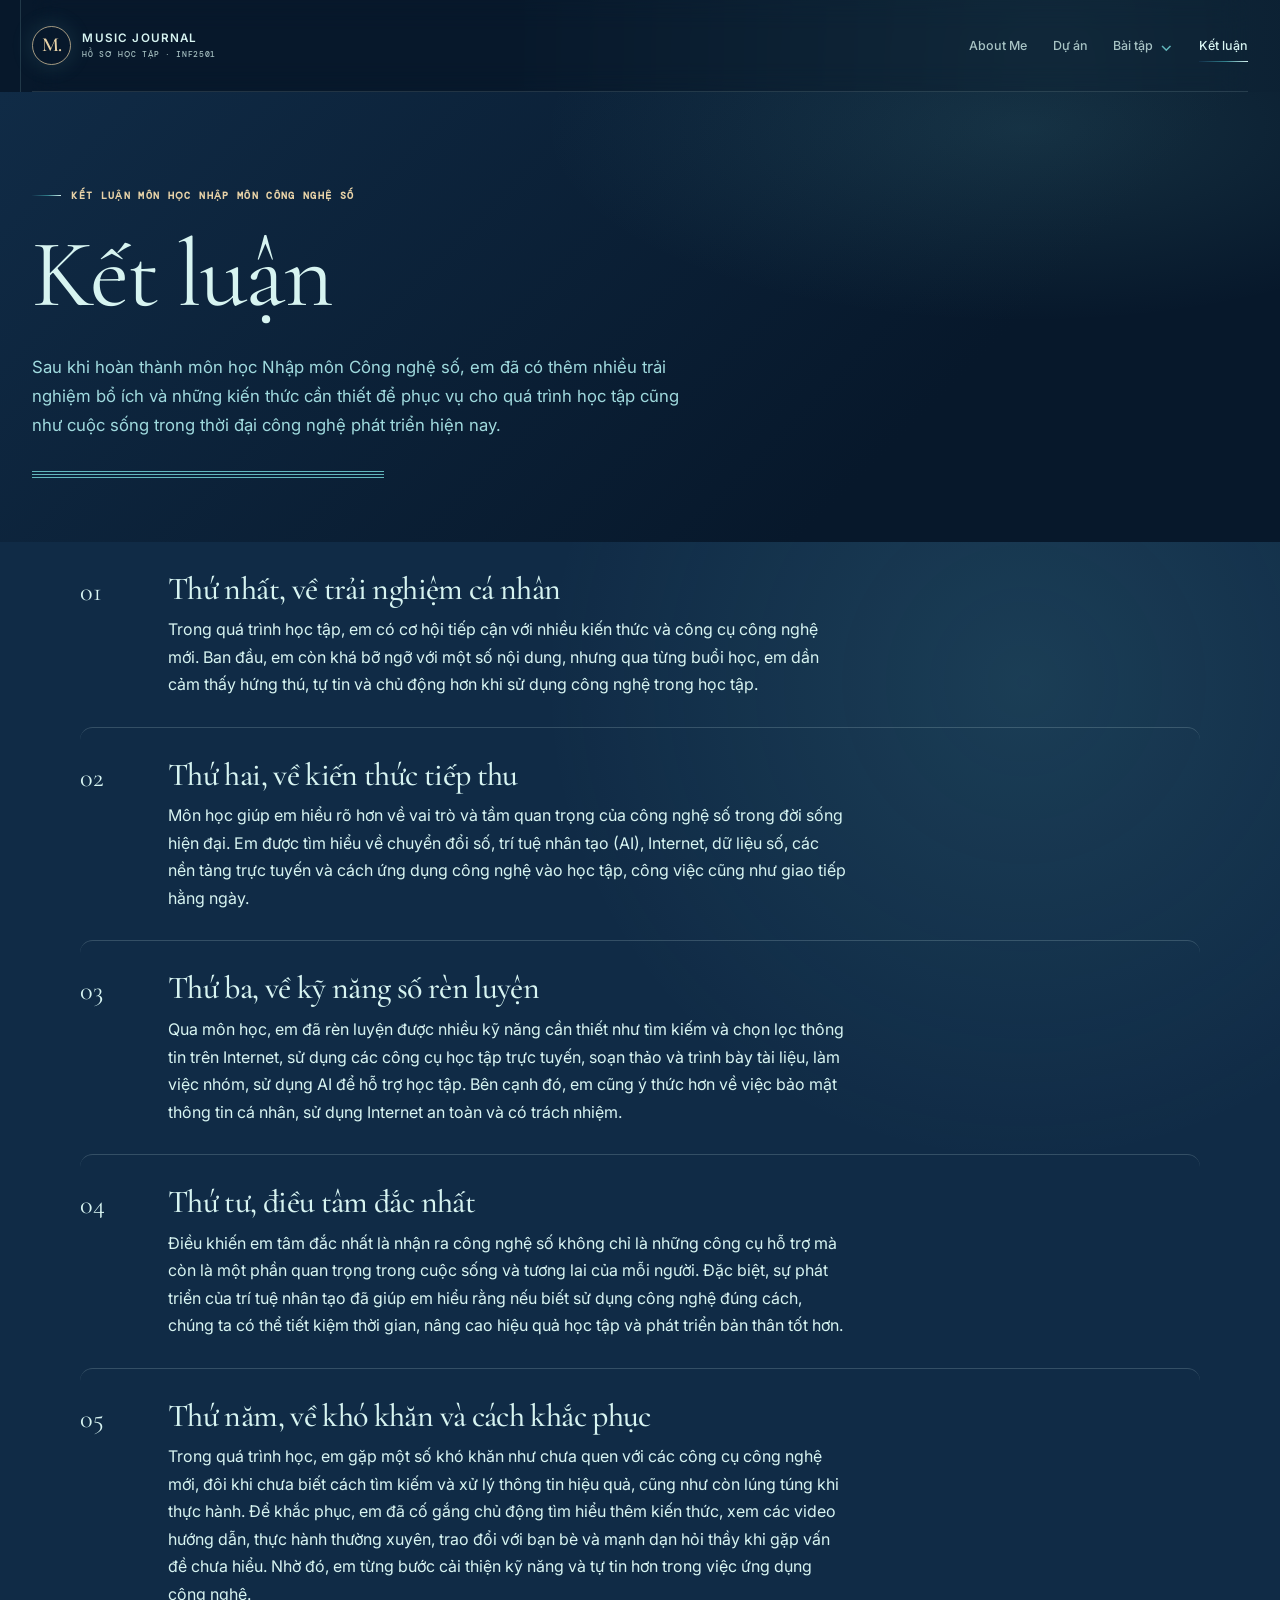
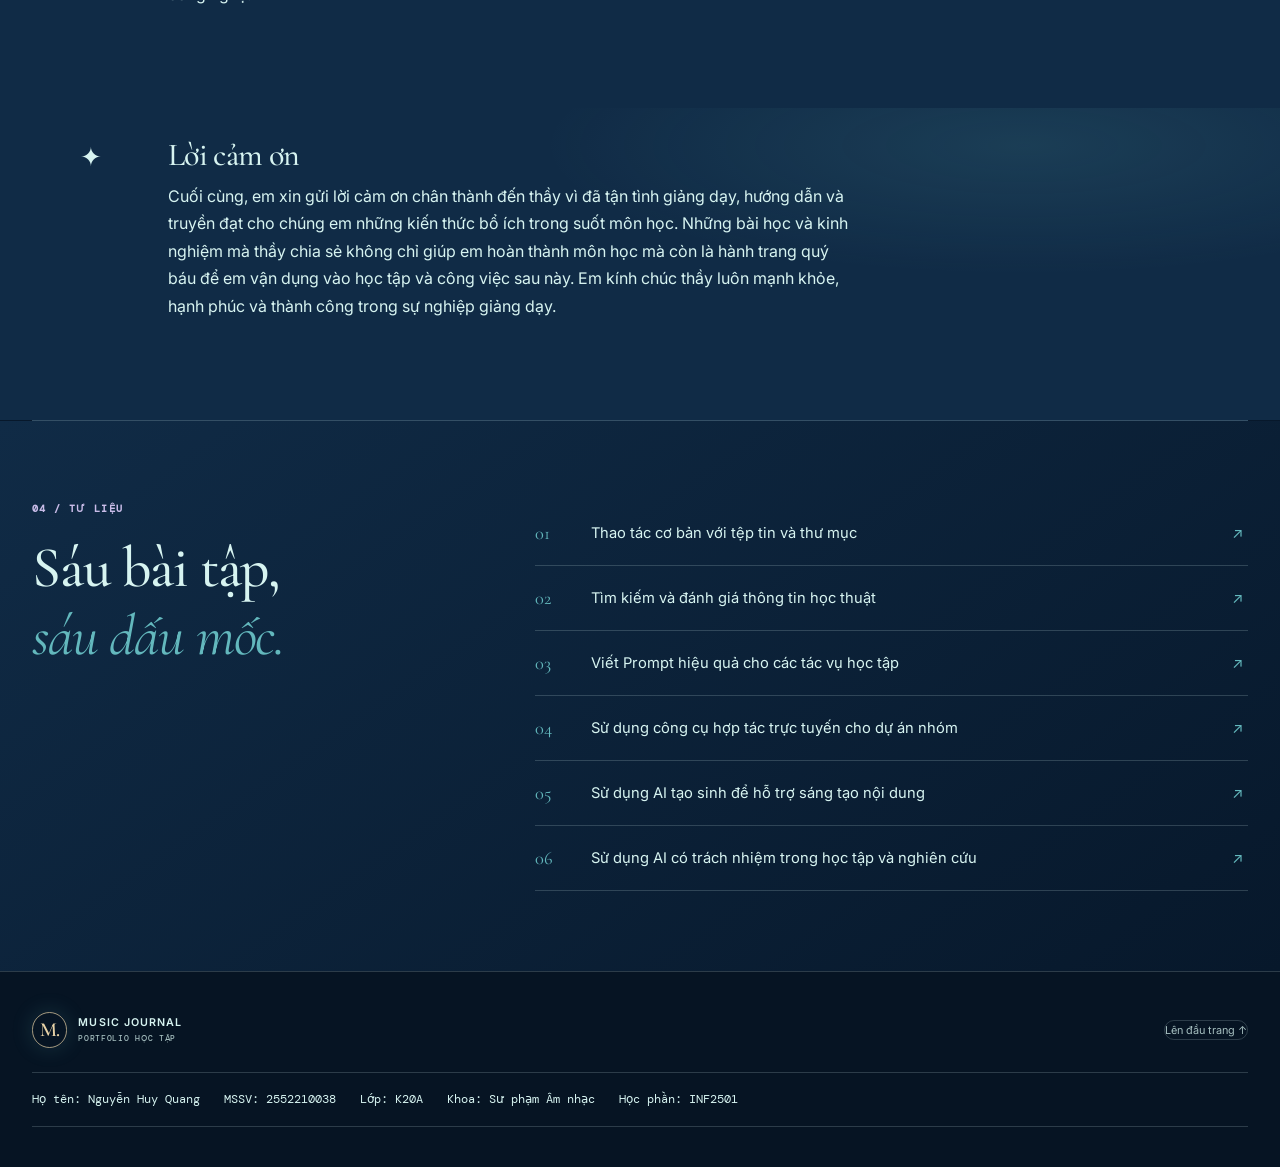
==== commit 46bdf9c1: "feat: update portfolio and add ocean effects" ====
--- a/conclusion.html
+++ b/conclusion.html
@@ -5,7 +5,7 @@
   <meta name="viewport" content="width=device-width, initial-scale=1">
   <meta name="description" content="Tổng kết trải nghiệm học phần Nhập môn Công nghệ số và ứng dụng trí tuệ nhân tạo, INF2501.">
   <meta name="theme-color" content="#001C44">
-  <title>Conclusion — Music Journal | INF2501</title>
+  <title>Kết luận | Music Journal</title>
   <link rel="icon" href="assets/images/favicon.svg" type="image/svg+xml">
   <link rel="stylesheet" href="assets/css/style.css">
   <script src="assets/js/main.js" defer></script>
@@ -25,24 +25,31 @@
           <li><a href="projects/bai-tap-5.html">Bài tập 05</a></li><li><a href="projects/bai-tap-6.html">Bài tập 06</a></li>
         </ul>
       </details>
-      <a href="conclusion.html" aria-current="page">Conclusion</a>
+      <a href="conclusion.html" aria-current="page">Kết luận</a>
     </nav>
     <button class="menu-toggle" type="button" aria-expanded="false" aria-controls="primary-navigation"><span class="menu-toggle__label">Mở menu</span><span class="menu-toggle__icon" aria-hidden="true"></span></button>
   </header>
   <main id="main">
     <section class="page-hero page-shell">
-      <p class="eyebrow"><span class="eyebrow__rule" aria-hidden="true"></span> 03 / REFLECTION</p>
-      <h1>Nhìn lại<br><em>để tiếp tục.</em></h1>
-      <p class="page-hero__lead">Tổng kết hành trình học tập và những điều sẽ mang theo sau học phần.</p>
-      <p class="page-hero__note">[BỔ SUNG TÊN HỌC PHẦN / HỌC KỲ]</p>
+      <p class="eyebrow"><span class="eyebrow__rule" aria-hidden="true"></span> KẾT LUẬN MÔN HỌC NHẬP MÔN CÔNG NGHỆ SỐ</p>
+      <h1>Kết luận</h1>
+      <p class="page-hero__lead">Sau khi hoàn thành môn học Nhập môn Công nghệ số, em đã có thêm nhiều trải nghiệm bổ ích và những kiến thức cần thiết để phục vụ cho quá trình học tập cũng như cuộc sống trong thời đại công nghệ phát triển hiện nay.</p>
     </section>
     <section class="reflection-list page-shell" aria-label="Các nội dung tổng kết">
-      <article class="reflection-item"><span class="reflection-item__number">01</span><div><h2>Trải nghiệm & cảm nhận</h2><p>[BỔ SUNG TRẢI NGHIỆM VÀ CẢM NHẬN CÁ NHÂN VỀ HỌC PHẦN.]</p></div></article>
-      <article class="reflection-item"><span class="reflection-item__number">02</span><div><h2>Kiến thức tiếp thu</h2><p>[BỔ SUNG NHỮNG KIẾN THỨC QUAN TRỌNG ĐÃ TIẾP THU.]</p></div></article>
-      <article class="reflection-item"><span class="reflection-item__number">03</span><div><h2>Kỹ năng số rèn luyện</h2><p>[BỔ SUNG CÁC KỸ NĂNG SỐ ĐÃ RÈN LUYỆN VÀ VÍ DỤ MINH HỌA.]</p></div></article>
-      <article class="reflection-item"><span class="reflection-item__number">04</span><div><h2>Điều tâm đắc nhất</h2><p>[BỔ SUNG ĐIỀU BẠN TÂM ĐẮC NHẤT VÀ LÝ DO.]</p></div></article>
-      <article class="reflection-item"><span class="reflection-item__number">05</span><div><h2>Khó khăn & cách khắc phục</h2><p>[BỔ SUNG KHÓ KHĂN THỰC TẾ VÀ CÁCH BẠN ĐÃ KHẮC PHỤC.]</p></div></article>
-      <article class="reflection-item"><span class="reflection-item__number">06</span><div><h2>Định hướng sau học phần</h2><p>[BỔ SUNG ĐỊNH HƯỚNG HỌC TẬP VÀ PHÁT TRIỂN TIẾP THEO.]</p></div></article>
+      <article class="reflection-item"><span class="reflection-item__number">01</span><div><h2>Thứ nhất, về trải nghiệm cá nhân</h2><p>Trong quá trình học tập, em có cơ hội tiếp cận với nhiều kiến thức và công cụ công nghệ mới. Ban đầu, em còn khá bỡ ngỡ với một số nội dung, nhưng qua từng buổi học, em dần cảm thấy hứng thú, tự tin và chủ động hơn khi sử dụng công nghệ trong học tập.</p></div></article>
+      <article class="reflection-item"><span class="reflection-item__number">02</span><div><h2>Thứ hai, về kiến thức tiếp thu</h2><p>Môn học giúp em hiểu rõ hơn về vai trò và tầm quan trọng của công nghệ số trong đời sống hiện đại. Em được tìm hiểu về chuyển đổi số, trí tuệ nhân tạo (AI), Internet, dữ liệu số, các nền tảng trực tuyến và cách ứng dụng công nghệ vào học tập, công việc cũng như giao tiếp hằng ngày.</p></div></article>
+      <article class="reflection-item"><span class="reflection-item__number">03</span><div><h2>Thứ ba, về kỹ năng số rèn luyện</h2><p>Qua môn học, em đã rèn luyện được nhiều kỹ năng cần thiết như tìm kiếm và chọn lọc thông tin trên Internet, sử dụng các công cụ học tập trực tuyến, soạn thảo và trình bày tài liệu, làm việc nhóm, sử dụng AI để hỗ trợ học tập. Bên cạnh đó, em cũng ý thức hơn về việc bảo mật thông tin cá nhân, sử dụng Internet an toàn và có trách nhiệm.</p></div></article>
+      <article class="reflection-item"><span class="reflection-item__number">04</span><div><h2>Thứ tư, điều tâm đắc nhất</h2><p>Điều khiến em tâm đắc nhất là nhận ra công nghệ số không chỉ là những công cụ hỗ trợ mà còn là một phần quan trọng trong cuộc sống và tương lai của mỗi người. Đặc biệt, sự phát triển của trí tuệ nhân tạo đã giúp em hiểu rằng nếu biết sử dụng công nghệ đúng cách, chúng ta có thể tiết kiệm thời gian, nâng cao hiệu quả học tập và phát triển bản thân tốt hơn.</p></div></article>
+      <article class="reflection-item"><span class="reflection-item__number">05</span><div><h2>Thứ năm, về khó khăn và cách khắc phục</h2><p>Trong quá trình học, em gặp một số khó khăn như chưa quen với các công cụ công nghệ mới, đôi khi chưa biết cách tìm kiếm và xử lý thông tin hiệu quả, cũng như còn lúng túng khi thực hành. Để khắc phục, em đã cố gắng chủ động tìm hiểu thêm kiến thức, xem các video hướng dẫn, thực hành thường xuyên, trao đổi với bạn bè và mạnh dạn hỏi thầy khi gặp vấn đề chưa hiểu. Nhờ đó, em từng bước cải thiện kỹ năng và tự tin hơn trong việc ứng dụng công nghệ.</p></div></article>
+    </section>
+    <section class="reflection-list page-shell" aria-label="Lời cảm ơn">
+      <article class="reflection-item">
+        <span class="reflection-item__number" aria-hidden="true">✦</span>
+        <div>
+          <h2>Lời cảm ơn</h2>
+          <p>Cuối cùng, em xin gửi lời cảm ơn chân thành đến thầy vì đã tận tình giảng dạy, hướng dẫn và truyền đạt cho chúng em những kiến thức bổ ích trong suốt môn học. Những bài học và kinh nghiệm mà thầy chia sẻ không chỉ giúp em hoàn thành môn học mà còn là hành trang quý báu để em vận dụng vào học tập và công việc sau này. Em kính chúc thầy luôn mạnh khỏe, hạnh phúc và thành công trong sự nghiệp giảng dạy.</p>
+        </div>
+      </article>
     </section>
     <section class="related-work page-shell section-rule" aria-labelledby="related-title">
       <div class="section-heading"><p class="eyebrow">04 / TƯ LIỆU</p><h2 id="related-title">Sáu bài tập,<br><em>sáu dấu mốc.</em></h2></div>
@@ -57,9 +64,8 @@
     </section>
   </main>
   <footer class="site-footer">
-    <div class="site-footer__top"><a class="wordmark wordmark--footer" href="index.html"><span class="wordmark__mark" aria-hidden="true">M.</span><span>MUSIC JOURNAL<small>PORTFOLIO HỌC TẬP</small></span></a><p>Một hồ sơ đang tiếp tục được viết.</p><a class="back-to-top" href="#main">Lên đầu trang ↑</a></div>
+    <div class="site-footer__top"><a class="wordmark wordmark--footer" href="index.html"><span class="wordmark__mark" aria-hidden="true">M.</span><span>MUSIC JOURNAL<small>PORTFOLIO HỌC TẬP</small></span></a><a class="back-to-top" href="#main">Lên đầu trang ↑</a></div>
     <div class="site-footer__meta"><span>Họ tên: Nguyễn Huy Quang</span><span>MSSV: 2552210038</span><span>Lớp: K20A</span><span>Khoa: Sư phạm Âm nhạc</span><span>Học phần: INF2501</span></div>
-    <div class="site-footer__credits"><p>Nguồn tài liệu: [BỔ SUNG NGUỒN ĐƯỢC SỬ DỤNG]</p><p>Công cụ AI: [KHAI BÁO CÔNG CỤ AI VÀ MỤC ĐÍCH SỬ DỤNG]</p><small>© [NĂM] · Portfolio cá nhân</small></div>
   </footer>
 </body>
 </html>
--- a/assets/css/style.css
+++ b/assets/css/style.css
@@ -1,4 +1,4 @@
-@import url("https://fonts.googleapis.com/css2?family=Be+Vietnam+Pro:wght@400;500;600;700&family=Plus+Jakarta+Sans:wght@400;500;600;700&display=swap");
+@import url("https://fonts.googleapis.com/css2?family=Cormorant+Garamond:wght@400;500;600&family=DM+Mono:wght@400;500&family=Inter:wght@400;500;600;700&display=swap");
 
 :root {
   color-scheme: dark;
@@ -3371,9 +3371,9 @@
   color: #BCFEFE;
   background-color: #001C44;
   background-image:
-    linear-gradient(90deg, rgb(0 28 68 / 68%) 0%, rgb(0 28 68 / 42%) 48%, rgb(12 87 118 / 18%) 100%),
-    url("../images/home2.jpg");
-  background-position: center, center 48%;
+    linear-gradient(90deg, rgb(0 28 68 / 64%) 0%, rgb(0 28 68 / 38%) 48%, rgb(12 87 118 / 14%) 100%),
+    url("../images/Ảnh nền/1794456370149_1764369924158939357_1764369924158939357_7a32bcdd4bf4ed6493309ba3942f3bcf.jpg");
+  background-position: center, 60% center;
   background-size: cover, cover;
 }
 
@@ -3462,9 +3462,9 @@
     min-height: max(46rem, calc(100svh - 7rem));
     padding: 3.5rem 1.25rem 5.5rem;
     background-image:
-      linear-gradient(180deg, rgb(0 28 68 / 68%) 0%, rgb(0 28 68 / 54%) 55%, rgb(12 87 118 / 38%) 100%),
-      url("../images/home2.jpg");
-    background-position: center, 72% center;
+      linear-gradient(180deg, rgb(0 28 68 / 64%) 0%, rgb(0 28 68 / 48%) 55%, rgb(12 87 118 / 34%) 100%),
+      url("../images/Ảnh nền/1794456370149_1764369924158939357_1764369924158939357_7a32bcdd4bf4ed6493309ba3942f3bcf.jpg");
+    background-position: center, 62% center;
     background-size: cover, cover;
   }
 
@@ -4082,3 +4082,1255 @@
 .related-work::before {
   background: var(--ocean-blue);
 }
+
+/* Oceanic Symphony visual treatment */
+:root {
+  color-scheme: dark;
+  --navy: #07182B;
+  --ocean-blue: #102B46;
+  --teal-blue: #63B8BD;
+  --ice-cyan: #D7F4F1;
+  --soft-pink: #C9BCE8;
+  --champagne: #E7D2A7;
+  --paper: var(--navy);
+  --surface: var(--ocean-blue);
+  --ink: var(--ice-cyan);
+  --muted: rgb(215 244 241 / 76%);
+  --accent: var(--teal-blue);
+  --accent-light: var(--ice-cyan);
+  --accent-deep: var(--ocean-blue);
+  --moss: var(--soft-pink);
+  --line: rgb(215 244 241 / 18%);
+  --line-dark: rgb(99 184 189 / 55%);
+  --paper-shadow: var(--ocean-blue);
+  --color-gradient: linear-gradient(135deg, #102B46 0%, #32818D 55%, #D7F4F1 100%);
+  --display: "Cormorant Garamond", Georgia, serif;
+  --sans: "Inter", "Segoe UI", Arial, sans-serif;
+  --mono: "DM Mono", Consolas, monospace;
+}
+
+body {
+  background:
+    radial-gradient(ellipse at 82% 4%, rgb(99 184 189 / 10%), transparent 34rem),
+    var(--navy);
+}
+
+.site-header {
+  border-color: rgb(215 244 241 / 13%);
+  backdrop-filter: blur(14px);
+}
+
+.wordmark {
+  letter-spacing: 0.1em;
+}
+
+.wordmark__mark {
+  border: 1px solid rgb(231 210 167 / 70%);
+  border-radius: 50%;
+  color: var(--champagne);
+  background: transparent;
+  box-shadow: 0 0 1.4rem rgb(99 184 189 / 18%);
+}
+
+.wordmark small,
+.eyebrow,
+.page-hero__note,
+.project-card__number,
+.assignment__counter,
+.site-footer__meta,
+.site-footer__credits small {
+  font-family: var(--mono);
+}
+
+.site-nav {
+  gap: clamp(0.9rem, 2vw, 1.8rem);
+}
+
+.nav-dropdown__list {
+  border-radius: 0.65rem;
+  background: rgb(13 35 56 / 96%);
+  backdrop-filter: blur(16px);
+}
+
+.hero--piano {
+  min-height: min(49rem, calc(100svh - 5.5rem));
+  isolation: isolate;
+  overflow: hidden;
+  background-color: var(--navy);
+  background-image:
+    linear-gradient(90deg, rgb(7 24 43 / 72%) 0%, rgb(7 24 43 / 46%) 48%, rgb(7 24 43 / 20%) 100%),
+    linear-gradient(180deg, rgb(16 43 70 / 8%), rgb(7 24 43 / 24%)),
+    url("../images/Ảnh nền/1794456370149_1764369924158939357_1764369924158939357_7a32bcdd4bf4ed6493309ba3942f3bcf.jpg");
+  background-position: center, center, 60% center;
+}
+
+.hero--piano::before {
+  position: absolute;
+  z-index: 0;
+  inset: -35% 20% 5% 48%;
+  display: block;
+  transform: rotate(17deg);
+  transform-origin: top;
+  background: linear-gradient(180deg, rgb(215 244 241 / 18%), rgb(99 184 189 / 5%) 42%, transparent 85%);
+  filter: blur(1rem);
+  content: "";
+  pointer-events: none;
+  animation: ocean-light-drift 14s ease-in-out infinite alternate;
+}
+
+.hero--piano .hero__copy {
+  max-width: 46rem;
+}
+
+.hero--piano h1 {
+  max-width: 12ch;
+  font-family: var(--display);
+  font-weight: 400;
+  letter-spacing: -0.035em;
+  line-height: 0.98;
+}
+
+.hero--piano h1 em,
+.hero--piano .hero__period {
+  color: var(--champagne);
+}
+
+.hero--piano .eyebrow,
+.hero--piano .hero__intro,
+.hero--piano .profile-facts dt {
+  color: rgb(215 244 241 / 85%);
+}
+
+.hero--piano .profile-facts {
+  border-color: rgb(215 244 241 / 24%);
+}
+
+.hero--piano .profile-facts dd {
+  color: var(--ice-cyan);
+}
+
+.hero--piano .button--primary {
+  border-color: var(--champagne);
+  color: var(--navy);
+  background: var(--champagne);
+  box-shadow: 0 0.35rem 1.4rem rgb(231 210 167 / 20%);
+}
+
+.hero--piano .button--primary:hover {
+  border-color: var(--ice-cyan);
+  color: var(--navy);
+  background: var(--ice-cyan);
+}
+
+.button,
+.project-card,
+.integrity-card,
+.pagination-link,
+.reader-back-to-top {
+  border-radius: 0.7rem;
+}
+
+.button--primary {
+  border-color: var(--champagne);
+  color: var(--navy);
+  background: var(--champagne);
+  box-shadow: 0 0.35rem 1.2rem rgb(99 184 189 / 18%);
+}
+
+.button--primary:hover {
+  border-color: var(--ice-cyan);
+  color: var(--navy);
+  background: var(--ice-cyan);
+}
+
+.intro-section {
+  color: var(--ice-cyan);
+  border-color: var(--line);
+}
+
+.intro-section::before {
+  background:
+    radial-gradient(ellipse at 18% 20%, rgb(99 184 189 / 12%), transparent 32rem),
+    linear-gradient(140deg, #102B46, #0A2036);
+}
+
+.intro-section .section-heading h2,
+.intro-section .prose,
+.intro-section .prose h3 {
+  color: var(--ice-cyan);
+}
+
+.intro-section .section-heading h2 em,
+.intro-section .eyebrow,
+.intro-section .intro-music-motifs {
+  color: var(--champagne);
+}
+
+.intro-section .prose > p:first-child {
+  color: var(--ice-cyan);
+}
+
+.goals-section {
+  color: var(--ice-cyan);
+  border-color: var(--line);
+}
+
+.goals-section::before {
+  background:
+    radial-gradient(ellipse at 90% 50%, rgb(201 188 232 / 10%), transparent 36rem),
+    #07182B;
+}
+
+.goals-section .section-heading h2,
+.goals-section .goal-item h3 {
+  color: var(--ice-cyan);
+}
+
+.goals-section .section-heading h2 em,
+.goals-section .eyebrow {
+  color: var(--champagne);
+}
+
+.goals-section .goal-item p,
+.goals-section .eyebrow {
+  color: var(--muted);
+}
+
+.goals-section .goal-item {
+  border-color: var(--line);
+}
+
+.page-hero::before {
+  background:
+    radial-gradient(ellipse at 80% 8%, rgb(99 184 189 / 15%), transparent 30rem),
+    linear-gradient(135deg, #102B46, #07182B 72%);
+}
+
+.page-hero h1 {
+  font-family: var(--display);
+  font-weight: 400;
+}
+
+.page-hero h1 em {
+  color: var(--champagne);
+}
+
+.page-hero .eyebrow,
+.page-hero__note {
+  color: var(--champagne);
+}
+
+.project-card {
+  border: 1px solid rgb(215 244 241 / 16%) !important;
+  border-top: 2px solid var(--teal-blue) !important;
+  border-radius: 0.9rem;
+  color: var(--ice-cyan) !important;
+  background: linear-gradient(145deg, rgb(215 244 241 / 8%), rgb(215 244 241 / 2%)) !important;
+  box-shadow: 0 0.8rem 2rem rgb(0 0 0 / 14%);
+  backdrop-filter: blur(12px);
+  transition: border-color 220ms ease, transform 220ms ease, box-shadow 220ms ease;
+}
+
+.project-card:nth-child(n) {
+  border-top-color: var(--teal-blue) !important;
+}
+
+.project-card__number,
+.project-card__body h2,
+.project-card__body > p:not(.eyebrow),
+.project-card .text-link {
+  color: inherit;
+}
+
+.project-card__number span {
+  color: var(--champagne);
+}
+
+.project-card .text-link {
+  text-underline-offset: 0.25em;
+}
+
+.project-card:hover {
+  transform: translateY(-5px);
+  border-color: rgb(99 184 189 / 60%) !important;
+  box-shadow: 0 1.3rem 2.4rem rgb(0 0 0 / 25%), 0 0 1.2rem rgb(99 184 189 / 10%);
+}
+
+.project-card:hover .project-card__body h2,
+.project-card:hover .text-link {
+  color: var(--champagne);
+}
+
+.assignment__hero,
+.reflection-item,
+.assignment-pagination,
+.breadcrumbs {
+  border-radius: 0.8rem;
+}
+
+.assignment-section {
+  isolation: isolate;
+}
+
+.assignment-section::before {
+  border-top: 1px solid rgb(215 244 241 / 8%);
+  background:
+    radial-gradient(ellipse at 82% 16%, rgb(99 184 189 / 9%), transparent 34rem),
+    linear-gradient(145deg, #102B46, #0A2036);
+}
+
+.assignment-section:nth-of-type(4n + 2)::before,
+.assignment-section:nth-of-type(4n + 3)::before,
+.assignment-section:nth-of-type(4n)::before {
+  background:
+    radial-gradient(ellipse at 15% 50%, rgb(201 188 232 / 8%), transparent 34rem),
+    #0B2239;
+}
+
+.assignment-section:nth-of-type(4n + 2),
+.assignment-section:nth-of-type(4n + 3),
+.assignment-section:nth-of-type(4n),
+.assignment-section:nth-of-type(4n + 2) .assignment-section__content,
+.assignment-section:nth-of-type(4n + 2) .assignment-section__heading h2,
+.assignment-section:nth-of-type(4n + 2) .assignment-section__content h3,
+.assignment-section:nth-of-type(4n + 2) .assignment-section__content p,
+.assignment-section:nth-of-type(4n + 2) .assignment-section__content li,
+.assignment-section:nth-of-type(4n + 3) .assignment-section__content,
+.assignment-section:nth-of-type(4n + 3) .assignment-section__heading h2,
+.assignment-section:nth-of-type(4n + 3) .assignment-section__content h3,
+.assignment-section:nth-of-type(4n + 3) .assignment-section__content p,
+.assignment-section:nth-of-type(4n + 3) .assignment-section__content li,
+.assignment-section:nth-of-type(4n) .assignment-section__content,
+.assignment-section:nth-of-type(4n) .assignment-section__heading h2,
+.assignment-section:nth-of-type(4n) .assignment-section__content h3,
+.assignment-section:nth-of-type(4n) .assignment-section__content p,
+.assignment-section:nth-of-type(4n) .assignment-section__content li {
+  color: var(--ink);
+}
+
+.assignment-section:nth-of-type(4n + 2) .eyebrow,
+.assignment-section:nth-of-type(4n + 3) .eyebrow,
+.assignment-section:nth-of-type(4n) .eyebrow {
+  color: var(--teal-blue);
+}
+
+.assignment-section:nth-of-type(4n + 2) .assignment-section__heading h2 em,
+.assignment-section:nth-of-type(4n + 3) .assignment-section__heading h2 em,
+.assignment-section:nth-of-type(4n) .assignment-section__heading h2 em {
+  color: var(--champagne);
+}
+
+.integrity-card,
+.integrity-principles li,
+.integrity-commitment,
+.integrity-note,
+.integrity-table-scroll,
+.source-mix,
+.reader-policy-grid li,
+.prompt-analysis-list > li,
+.prompt-techniques li {
+  border: 1px solid var(--line);
+  border-radius: 0.7rem;
+  background: rgb(7 24 43 / 40%);
+  box-shadow: 0 0.5rem 1.5rem rgb(0 0 0 / 10%);
+}
+
+.integrity-table {
+  border-color: var(--line);
+}
+
+.integrity-table thead,
+.integrity-table thead th,
+.prompt-comparison-table tbody th[scope="row"] {
+  color: var(--ice-cyan);
+  background: #102B46;
+}
+
+.integrity-table tbody tr:hover {
+  background: rgb(99 184 189 / 11%);
+}
+
+.reader-toc {
+  border: 1px solid var(--line);
+  border-radius: 0.8rem;
+  background: rgb(13 35 56 / 94%);
+  box-shadow: 0 0.7rem 2rem rgb(0 0 0 / 22%);
+  backdrop-filter: blur(16px);
+}
+
+.reader-toc a[aria-current="location"],
+.reader-toc a:hover {
+  border-radius: 0.35rem;
+  color: var(--champagne);
+  background: rgb(99 184 189 / 13%);
+}
+
+.media-placeholder,
+.embed-placeholder,
+.integrity-image-placeholder {
+  border-radius: 0.8rem;
+}
+
+.reflection-list::before {
+  background:
+    radial-gradient(ellipse at 80% 12%, rgb(99 184 189 / 13%), transparent 30rem),
+    #102B46;
+}
+
+.reflection-list .reflection-item {
+  border-color: var(--line);
+}
+
+.reflection-list .reflection-item h2,
+.reflection-list .reflection-item p,
+.reflection-list .reflection-item__number {
+  color: var(--ice-cyan);
+}
+
+.related-work::before {
+  background: linear-gradient(145deg, #102B46, #07182B);
+}
+
+.site-footer {
+  border-top-color: var(--line);
+  background: #061423;
+}
+
+.site-footer__meta {
+  border-color: var(--line);
+}
+
+.site-footer__credits {
+  color: var(--muted);
+}
+
+.back-to-top,
+.reader-back-to-top {
+  border: 1px solid var(--line);
+  border-radius: 999px;
+}
+
+@keyframes ocean-light-drift {
+  from { opacity: 0.55; transform: rotate(14deg) translateX(-3%); }
+  to { opacity: 0.95; transform: rotate(20deg) translateX(4%); }
+}
+
+@media (max-width: 60rem) {
+  .site-header {
+    gap: 1rem;
+  }
+
+  .site-nav {
+    gap: 0.85rem;
+  }
+
+  .hero--piano {
+    background-position: center, center, 62% center;
+  }
+}
+
+@media (max-width: 45rem) {
+  .site-header {
+    background: rgb(7 24 43 / 78%);
+  }
+
+  .hero--piano {
+    min-height: max(42rem, calc(100svh - 5rem));
+    background-image:
+      linear-gradient(180deg, rgb(7 24 43 / 68%), rgb(7 24 43 / 55%) 58%, rgb(7 24 43 / 38%)),
+      url("../images/Ảnh nền/1794456370149_1764369924158939357_1764369924158939357_7a32bcdd4bf4ed6493309ba3942f3bcf.jpg");
+    background-position: center, 62% center;
+  }
+
+  .hero--piano::before {
+    inset: -15% 8% 30% 54%;
+  }
+
+  .hero--piano h1 {
+    font-size: clamp(3.2rem, 13vw, 4.8rem);
+  }
+
+  .project-card:hover {
+    transform: translateY(-2px);
+  }
+
+  .integrity-table-scroll {
+    max-width: calc(100vw - 2rem);
+  }
+}
+
+@media (prefers-reduced-motion: reduce) {
+  .hero--piano::before {
+    animation: none;
+  }
+
+  .project-card:hover {
+    transform: none;
+  }
+}
+
+.exercise-page .assignment__hero {
+  min-height: 0;
+  padding-block: 4rem 3rem;
+}
+
+.exercise-page .assignment__hero h1.exercise-title {
+  max-width: 24ch;
+  margin: 1.8rem 0 1.2rem;
+  color: var(--ice-cyan);
+  font-size: clamp(2.35rem, 5.2vw, 4.7rem);
+  line-height: 1.12;
+}
+
+.exercise-page .assignment__subtitle {
+  max-width: 45rem;
+}
+
+.exercise-page .assignment__lead {
+  max-width: 48rem;
+}
+
+.exercise-page .exercise-student {
+  display: grid;
+  grid-template-columns: repeat(2, minmax(0, 1fr));
+  gap: 0.75rem 1.5rem;
+  max-width: 48rem;
+  margin: 1.8rem 0 0;
+  padding: 1.25rem 1rem;
+  border: 1px solid var(--line);
+  background: rgb(12 87 118 / 24%);
+}
+
+.exercise-page .exercise-student > div {
+  min-width: 0;
+}
+
+.exercise-page .exercise-student dt {
+  color: var(--ice-cyan);
+  font-size: 0.7rem;
+  font-weight: 600;
+}
+
+.exercise-page .exercise-student dd {
+  margin: 0.2rem 0 0;
+  color: var(--soft-pink);
+  font-size: 0.9rem;
+}
+
+.exercise-page > .assignment-section {
+  grid-template-columns: minmax(13rem, 0.68fr) minmax(0, 1.32fr);
+  gap: clamp(1.5rem, 5vw, 4rem);
+  margin-block: 1.25rem;
+  padding: clamp(1.5rem, 4vw, 3rem);
+  border-top: 1px solid var(--line);
+  border-bottom: 1px solid var(--line);
+  background: rgb(12 87 118 / 20%);
+}
+
+.exercise-page > .assignment-section[id] {
+  scroll-margin-top: 5rem;
+}
+
+.exercise-page > .assignment-section .assignment-section__heading {
+  position: static;
+}
+
+.exercise-page > .assignment-section .assignment-section__heading > .eyebrow {
+  margin-bottom: 1rem;
+  color: var(--teal-blue);
+  font-size: 0.68rem;
+}
+
+.exercise-page > .assignment-section .assignment-section__heading h2 {
+  max-width: 16ch;
+  margin: 0;
+  color: var(--ice-cyan);
+  font-family: var(--display);
+  font-size: clamp(1.85rem, 3.2vw, 3rem);
+  font-weight: 600;
+  line-height: 1.2;
+}
+
+.exercise-page > .assignment-section .assignment-section__heading h2 em {
+  color: var(--soft-pink);
+}
+
+.exercise-page .assignment-section__content {
+  min-width: 0;
+  padding-top: 0;
+  color: var(--ice-cyan);
+}
+
+.exercise-page .assignment-section__content h3 {
+  margin: 1.8rem 0 0.85rem;
+  color: var(--ice-cyan);
+  font-family: var(--sans);
+  font-size: clamp(1.05rem, 1.7vw, 1.25rem);
+  font-weight: 700;
+  letter-spacing: 0;
+  line-height: 1.45;
+}
+
+.exercise-page .assignment-section__content h3:first-child,
+.exercise-page .assignment-section__content section > h3:first-child {
+  margin-top: 0;
+}
+
+.exercise-page .assignment-section__content h4 {
+  margin: 1.35rem 0 0.65rem;
+  color: var(--soft-pink);
+  font-family: var(--sans);
+  font-size: 0.98rem;
+  font-weight: 600;
+  line-height: 1.5;
+}
+
+.exercise-page .assignment-section__content p,
+.exercise-page .assignment-section__content li {
+  color: var(--ice-cyan);
+  font-size: 0.96rem;
+  line-height: 1.8;
+}
+
+.exercise-page .assignment-section__content > p,
+.exercise-page .assignment-section__content section > p {
+  max-width: 70ch;
+}
+
+.exercise-page .assignment-section__content ul,
+.exercise-page .assignment-section__content ol {
+  padding-inline-start: 1.4rem;
+}
+
+.exercise-page .assignment-section__content .integrity-card,
+.exercise-page .assignment-section__content .embed-placeholder {
+  border-color: var(--line);
+  color: var(--ice-cyan);
+  background: rgb(12 87 118 / 32%);
+}
+
+.exercise-page .assignment-section__content .integrity-card h4,
+.exercise-page .assignment-section__content .integrity-card p {
+  color: var(--ice-cyan);
+}
+
+.exercise-page .assignment-section__content table {
+  width: 100%;
+  border-color: var(--line);
+}
+
+.exercise-page .assignment-section__content th {
+  color: var(--ice-cyan);
+  background: rgb(12 87 118 / 62%);
+}
+
+.exercise-page .assignment-section__content td {
+  color: var(--ice-cyan);
+}
+
+.exercise-page .assignment-section__content figcaption,
+.exercise-page .exercise-caption {
+  margin-top: 0.65rem;
+  color: var(--ice-cyan);
+  font-size: 0.8rem;
+  line-height: 1.5;
+  text-align: center;
+}
+
+.exercise-steps {
+  margin: 0;
+  padding: 0;
+  list-style: none;
+  counter-reset: practice-step;
+}
+
+.exercise-steps > li {
+  padding: 1.5rem 0 2rem;
+  border-top: 1px solid var(--line);
+  counter-increment: practice-step;
+}
+
+.exercise-steps > li:first-child {
+  padding-top: 0;
+  border-top: 0;
+}
+
+.exercise-steps h3 {
+  display: flex;
+  align-items: baseline;
+  gap: 0.7rem;
+  margin: 0 0 0.8rem;
+  color: var(--ink);
+  font-size: clamp(1.15rem, 2vw, 1.4rem);
+}
+
+.exercise-steps h3::before {
+  flex: 0 0 auto;
+  color: var(--teal-blue);
+  content: counter(practice-step) ".";
+  font-family: var(--display);
+  font-size: 0.9em;
+}
+
+.exercise-steps p {
+  margin: 0 0 0.8rem;
+}
+
+.exercise-image {
+  width: 100%;
+  margin: 1rem 0 1.5rem;
+  margin-inline: 0;
+  padding: clamp(0.5rem, 1.5vw, 1rem);
+  border: 1px solid var(--line);
+  background: rgb(12 87 118 / 24%);
+  text-align: center;
+}
+
+.exercise-image a {
+  display: block;
+  width: fit-content;
+  max-width: 100%;
+  margin-inline: auto;
+}
+
+.exercise-image a:focus-visible {
+  outline-offset: 3px;
+}
+
+.exercise-image img {
+  width: auto;
+  max-width: 100%;
+  max-height: 72vh;
+  height: auto;
+  margin-inline: auto;
+  object-fit: contain;
+}
+
+.exercise-video {
+  width: 100%;
+  margin: 1rem 0 1.5rem;
+  aspect-ratio: 16 / 9;
+  overflow: hidden;
+  border: 1px solid var(--line);
+  background: rgb(12 87 118 / 24%);
+}
+
+.exercise-video iframe {
+  width: 100%;
+  height: 100%;
+  border: 0;
+}
+
+.js-enabled .exercise-page .assignment-section.is-reveal {
+  opacity: 1;
+  transform: none;
+}
+
+@media (max-width: 45rem) {
+  .exercise-page .exercise-student {
+    grid-template-columns: minmax(0, 1fr);
+    gap: 0.4rem;
+  }
+
+  .exercise-page > .assignment-section {
+    grid-template-columns: minmax(0, 1fr);
+    gap: 1.5rem;
+    padding: 1.25rem;
+  }
+
+  .exercise-page .assignment__hero {
+    padding-block: 3rem 2.25rem;
+  }
+
+  .exercise-page .assignment__hero h1.exercise-title {
+    font-size: clamp(2rem, 10vw, 3.1rem);
+  }
+
+  .exercise-page .exercise-image img {
+    max-height: none;
+  }
+}
+
+/* Home page: ocean motion and interactive piano */
+.hero--piano .hero-ocean {
+  position: absolute;
+  z-index: 0;
+  inset: 0;
+  overflow: hidden;
+  pointer-events: none;
+}
+
+.hero--piano .hero__copy {
+  z-index: 1;
+}
+
+.hero--piano .hero-ocean::before,
+.hero--piano .hero-ocean::after {
+  position: absolute;
+  right: -8%;
+  bottom: -1px;
+  left: -8%;
+  content: "";
+  pointer-events: none;
+}
+
+.hero--piano .hero-ocean::before {
+  top: -35%;
+  right: 12%;
+  bottom: 24%;
+  left: 44%;
+  transform: rotate(12deg);
+  transform-origin: top;
+  background: repeating-linear-gradient(
+    108deg,
+    transparent 0 7rem,
+    rgb(188 254 254 / 10%) 8rem,
+    rgb(188 254 254 / 3%) 10rem,
+    transparent 13rem
+  );
+  filter: blur(1.3rem);
+  animation: ocean-rays-drift 24s ease-in-out infinite alternate;
+}
+
+.hero--piano .hero-ocean::after {
+  height: clamp(5rem, 15vw, 11rem);
+  background:
+    radial-gradient(75% 95% at 24% 100%, rgb(45 153 174 / 42%), transparent 72%),
+    radial-gradient(65% 100% at 75% 100%, rgb(12 87 118 / 54%), transparent 70%),
+    linear-gradient(180deg, transparent, rgb(0 28 68 / 20%) 35%, rgb(12 87 118 / 32%));
+  background-size: 130% 100%, 125% 100%, 100% 100%;
+  animation: ocean-surface-drift 19s ease-in-out infinite alternate;
+}
+
+.home-piano {
+  position: relative;
+  overflow: hidden;
+  padding-block: clamp(2rem, 5vw, 3.5rem);
+  background:
+    radial-gradient(ellipse at 12% 0%, rgb(188 254 254 / 60%), transparent 38%),
+    linear-gradient(115deg, #BCFEFE 0%, #E8F8F5 42%, #D4F0EF 100%);
+}
+
+.home-piano::before {
+  position: absolute;
+  right: -8%;
+  bottom: -3rem;
+  left: -8%;
+  height: 7rem;
+  transform: rotate(-2deg);
+  background: linear-gradient(90deg, transparent, rgb(45 153 174 / 12%), rgb(12 87 118 / 10%), transparent);
+  content: "";
+  pointer-events: none;
+  animation: piano-water-shimmer 17s ease-in-out infinite alternate;
+}
+
+.home-piano__inner {
+  position: relative;
+  z-index: 1;
+}
+
+.home-piano__heading {
+  display: flex;
+  align-items: end;
+  justify-content: space-between;
+  gap: 1rem;
+  margin-bottom: 1.25rem;
+}
+
+.home-piano__heading .eyebrow {
+  margin-bottom: 0.55rem;
+  color: #0C5776;
+}
+
+.home-piano__heading h2 {
+  margin: 0;
+  color: #001C44;
+  font-size: clamp(1.8rem, 4vw, 2.8rem);
+}
+
+.home-piano__heading h2 em {
+  color: #0C5776;
+}
+
+.home-piano__sound-toggle {
+  display: inline-flex;
+  min-height: 2.65rem;
+  flex: 0 0 auto;
+  align-items: center;
+  gap: 0.55rem;
+  padding: 0.55rem 0.8rem;
+  border: 1px solid rgb(12 87 118 / 35%);
+  border-radius: 999px;
+  color: #001C44;
+  background: rgb(248 254 253 / 74%);
+  font-size: 0.78rem;
+  cursor: pointer;
+  transition: background-color 160ms ease, border-color 160ms ease;
+}
+
+.home-piano__sound-toggle:hover {
+  border-color: #2D99AE;
+  background: #FFFFFF;
+}
+
+.home-piano__sound-toggle:focus-visible,
+.piano-key:focus-visible {
+  outline: 3px solid #2D99AE;
+  outline-offset: 3px;
+}
+
+.home-piano__sound-indicator {
+  width: 0.55rem;
+  aspect-ratio: 1;
+  border-radius: 50%;
+  background: #2D99AE;
+  box-shadow: 0 0 0.65rem rgb(45 153 174 / 62%);
+}
+
+.home-piano__sound-toggle[aria-pressed="false"] .home-piano__sound-indicator {
+  background: #8A9DA7;
+  box-shadow: none;
+}
+
+.home-piano__instrument {
+  max-width: 58rem;
+  margin-inline: auto;
+  padding: clamp(0.75rem, 2vw, 1.25rem);
+  border: 1px solid rgb(188 254 254 / 22%);
+  border-radius: 0.9rem;
+  background: linear-gradient(150deg, #0C5776, #001C44 82%);
+  box-shadow: 0 1rem 2.8rem rgb(0 28 68 / 18%), inset 0 1px rgb(188 254 254 / 14%);
+}
+
+.home-piano__instrument-top {
+  display: flex;
+  align-items: center;
+  justify-content: space-between;
+  gap: 1rem;
+  margin-bottom: 0.8rem;
+}
+
+.home-piano__brand {
+  margin: 0;
+  color: rgb(188 254 254 / 72%);
+  font-family: var(--mono);
+  font-size: 0.6rem;
+  letter-spacing: 0.12em;
+}
+
+.home-piano__brand span {
+  color: #2D99AE;
+}
+
+.home-piano__note {
+  min-height: 1.2em;
+  color: #BCFEFE;
+  font-size: 0.78rem;
+  text-align: right;
+}
+
+.piano-keyboard {
+  position: relative;
+  display: flex;
+  height: clamp(7rem, 17vw, 10rem);
+  overflow: hidden;
+  border: 1px solid rgb(0 28 68 / 45%);
+  border-radius: 0.4rem;
+  background: #001C44;
+  box-shadow: 0 0.75rem 1rem rgb(0 0 0 / 24%), inset 0 1px rgb(188 254 254 / 20%);
+  touch-action: none;
+  user-select: none;
+}
+
+.piano-key {
+  position: relative;
+  display: flex;
+  align-items: end;
+  justify-content: center;
+  margin: 0;
+  padding: 0 0 0.65rem;
+  cursor: pointer;
+  -webkit-tap-highlight-color: transparent;
+  touch-action: none;
+  user-select: none;
+}
+
+.piano-key--white {
+  z-index: 1;
+  width: calc(100% / 7);
+  border: 0;
+  border-right: 1px solid rgb(12 87 118 / 28%);
+  border-radius: 0 0 0.28rem 0.28rem;
+  color: #0C5776;
+  background: linear-gradient(180deg, #FFFFFF 0%, #F2FBFA 75%, #D9F0EF 100%);
+  box-shadow: inset 0 -0.3rem 0.45rem rgb(12 87 118 / 9%), inset 0 0 0.4rem rgb(255 255 255 / 90%);
+  transition: transform 90ms ease, background 130ms ease, box-shadow 130ms ease;
+}
+
+.piano-key--white span {
+  font-size: 0.78rem;
+  font-weight: 600;
+}
+
+.piano-key--white.is-active {
+  transform: translateY(0.18rem);
+  background: linear-gradient(180deg, #E8FCFA, #BCFEFE);
+  box-shadow: inset 0 -0.1rem 0.4rem rgb(45 153 174 / 45%), 0 0 1rem rgb(188 254 254 / 75%);
+}
+
+.piano-key--black {
+  position: absolute;
+  z-index: 2;
+  top: 0;
+  width: 8.5%;
+  height: 62%;
+  padding: 0;
+  transform: translateX(-50%);
+  border: 1px solid rgb(188 254 254 / 30%);
+  border-top: 0;
+  border-radius: 0 0 0.28rem 0.28rem;
+  background: linear-gradient(100deg, #00172F 0%, #0C3550 56%, #00172F 100%);
+  box-shadow: 0 0.28rem 0.45rem rgb(0 0 0 / 42%), inset 1px 0 rgb(188 254 254 / 12%);
+  transition: height 90ms ease, background 130ms ease, box-shadow 130ms ease;
+}
+
+.piano-key--black.is-active {
+  height: 65%;
+  background: linear-gradient(100deg, #0C5776, #2D99AE 55%, #0C5776);
+  box-shadow: 0 0.12rem 0.3rem rgb(0 0 0 / 36%), 0 0 0.9rem rgb(188 254 254 / 62%);
+}
+
+.piano-key--c-sharp { left: 14.2857%; }
+.piano-key--d-sharp { left: 28.5714%; }
+.piano-key--f-sharp { left: 57.1429%; }
+.piano-key--g-sharp { left: 71.4286%; }
+.piano-key--a-sharp { left: 85.7143%; }
+
+.home-piano__hint {
+  margin: 0.8rem 0 0;
+  color: rgb(188 254 254 / 78%);
+  font-size: 0.68rem;
+  line-height: 1.8;
+  text-align: center;
+}
+
+.home-piano__hint kbd {
+  display: inline-block;
+  min-width: 1.25rem;
+  margin-inline: 0.04rem;
+  padding: 0.08rem 0.18rem;
+  border: 1px solid rgb(188 254 254 / 28%);
+  border-radius: 0.2rem;
+  color: #BCFEFE;
+  background: rgb(0 28 68 / 45%);
+  font: inherit;
+  text-align: center;
+}
+
+@keyframes ocean-rays-drift {
+  from { transform: translate3d(-2%, -1%, 0) rotate(12deg); opacity: 0.55; }
+  to { transform: translate3d(3%, 2%, 0) rotate(16deg); opacity: 0.9; }
+}
+
+@keyframes ocean-surface-drift {
+  from { background-position: 0 0, 100% 0, 0 0; }
+  to { background-position: 100% 0, 0 0, 0 0; }
+}
+
+@keyframes piano-water-shimmer {
+  from { transform: translate3d(-3%, 0, 0) rotate(-2deg); opacity: 0.55; }
+  to { transform: translate3d(4%, -0.4rem, 0) rotate(1deg); opacity: 1; }
+}
+
+.site-effects {
+  position: fixed;
+  z-index: 4;
+  inset: 0;
+  overflow: hidden;
+  contain: strict;
+  pointer-events: none;
+}
+
+.site-effects,
+.site-effects * {
+  pointer-events: none;
+}
+
+.site-bubble {
+  position: absolute;
+  bottom: -2rem;
+  left: var(--bubble-left);
+  width: var(--bubble-size);
+  aspect-ratio: 1;
+  border: 1px solid rgb(188 254 254 / 48%);
+  border-radius: 50%;
+  background:
+    radial-gradient(circle at 30% 26%, rgb(255 255 255 / 54%), transparent 22%),
+    radial-gradient(circle at 38% 34%, rgb(188 254 254 / 18%), rgb(12 87 118 / 6%) 66%, transparent 72%);
+  box-shadow:
+    inset -1px -2px 3px rgb(12 87 118 / 14%),
+    0 0 0.6rem rgb(188 254 254 / 22%);
+  opacity: 0;
+  mix-blend-mode: screen;
+  animation: site-bubble-rise var(--bubble-duration) linear forwards;
+}
+
+@keyframes site-bubble-rise {
+  0% { transform: translate3d(0, 0, 0) scale(0.75); opacity: 0; }
+  12% { opacity: var(--bubble-opacity); }
+  78% { opacity: var(--bubble-opacity); }
+  100% { transform: translate3d(var(--bubble-drift), -120vh, 0) scale(1.12); opacity: 0; }
+}
+
+.site-jellyfish {
+  position: absolute;
+  bottom: -7rem;
+  width: var(--jelly-size);
+  height: calc(var(--jelly-size) * 1.55);
+  opacity: 0;
+  animation: jellyfish-rise var(--jelly-duration) cubic-bezier(0.36, 0, 0.66, 0.4) forwards;
+}
+
+.site-jellyfish__body {
+  position: relative;
+  display: block;
+  width: 100%;
+  height: 100%;
+  opacity: var(--jelly-opacity);
+  filter: drop-shadow(0 0 0.8rem rgb(188 254 254 / 38%));
+  animation: jellyfish-sway 5.5s ease-in-out infinite alternate;
+}
+
+.site-jellyfish__bell {
+  position: absolute;
+  top: 0;
+  left: 7%;
+  width: 86%;
+  height: 43%;
+  border: 1px solid rgb(188 254 254 / 68%);
+  border-bottom-color: rgb(188 254 254 / 32%);
+  border-radius: 52% 52% 40% 40% / 70% 70% 33% 33%;
+  background:
+    radial-gradient(ellipse at 50% 95%, rgb(188 254 254 / 22%), transparent 58%),
+    radial-gradient(ellipse at 28% 22%, rgb(255 255 255 / 30%), transparent 34%),
+    linear-gradient(180deg, rgb(188 254 254 / 17%), rgb(45 153 174 / 13%) 62%, rgb(12 87 118 / 6%));
+  box-shadow:
+    inset 0 0 0.65rem rgb(188 254 254 / 36%),
+    0 0 1.1rem rgb(188 254 254 / 27%);
+  animation: jellyfish-pulse 4.2s ease-in-out infinite alternate;
+}
+
+.site-jellyfish__bell::before,
+.site-jellyfish__bell::after {
+  position: absolute;
+  top: 79%;
+  width: 40%;
+  height: 20%;
+  border-bottom: 1px solid rgb(188 254 254 / 56%);
+  border-radius: 0 0 50% 50%;
+  content: "";
+}
+
+.site-jellyfish__bell::before {
+  left: 9%;
+  transform: rotate(12deg);
+}
+
+.site-jellyfish__bell::after {
+  right: 9%;
+  transform: rotate(-12deg);
+}
+
+.site-jellyfish__tentacles {
+  position: absolute;
+  top: 38%;
+  left: 50%;
+  display: flex;
+  width: 78%;
+  height: 58%;
+  justify-content: space-around;
+  transform: translateX(-50%);
+}
+
+.site-jellyfish__thread {
+  position: relative;
+  display: block;
+  width: 1px;
+  height: var(--thread-height);
+  transform: rotate(var(--thread-angle));
+  transform-origin: top center;
+  border-radius: 50%;
+  background: linear-gradient(180deg, rgb(188 254 254 / 64%), rgb(45 153 174 / 22%) 72%, transparent);
+  box-shadow: 0 0 0.25rem rgb(188 254 254 / 52%);
+  animation: jellyfish-thread-wave var(--thread-duration) ease-in-out infinite alternate;
+}
+
+@keyframes jellyfish-rise {
+  0% { transform: translate3d(0, 0, 0) rotate(-5deg); opacity: 0; }
+  13% { opacity: 1; }
+  78% { opacity: 0.92; }
+  100% { transform: translate3d(var(--jelly-drift), -125vh, 0) rotate(7deg); opacity: 0; }
+}
+
+@keyframes jellyfish-sway {
+  from { transform: translate3d(-0.2rem, 0, 0) rotate(-4deg); }
+  to { transform: translate3d(0.3rem, -0.5rem, 0) rotate(5deg); }
+}
+
+@keyframes jellyfish-pulse {
+  from { filter: brightness(0.82); transform: scale(0.96, 0.97); }
+  to { filter: brightness(1.18); transform: scale(1.04, 1.02); }
+}
+
+@keyframes jellyfish-thread-wave {
+  from { transform: rotate(var(--thread-angle)); }
+  to { transform: rotate(var(--thread-wave-angle)); }
+}
+
+@media (max-width: 45rem) {
+  .home-piano__heading {
+    align-items: start;
+  }
+
+  .home-piano__heading .eyebrow {
+    max-width: 18rem;
+    font-size: 0.58rem;
+  }
+
+  .home-piano__sound-toggle {
+    min-height: 2.4rem;
+    padding-inline: 0.6rem;
+    font-size: 0.7rem;
+  }
+
+  .home-piano__brand {
+    font-size: 0.5rem;
+  }
+
+  .home-piano__note {
+    font-size: 0.68rem;
+  }
+
+  .home-piano__hint {
+    font-size: 0.6rem;
+  }
+
+}
+
+@media (prefers-reduced-motion: reduce) {
+  .hero--piano .hero-ocean::before,
+  .hero--piano .hero-ocean::after,
+  .site-bubble,
+  .site-jellyfish,
+  .site-jellyfish__body,
+  .site-jellyfish__bell,
+  .site-jellyfish__thread,
+  .home-piano::before {
+    animation: none;
+  }
+
+  .piano-key,
+  .home-piano__sound-toggle {
+    transition: none;
+  }
+}
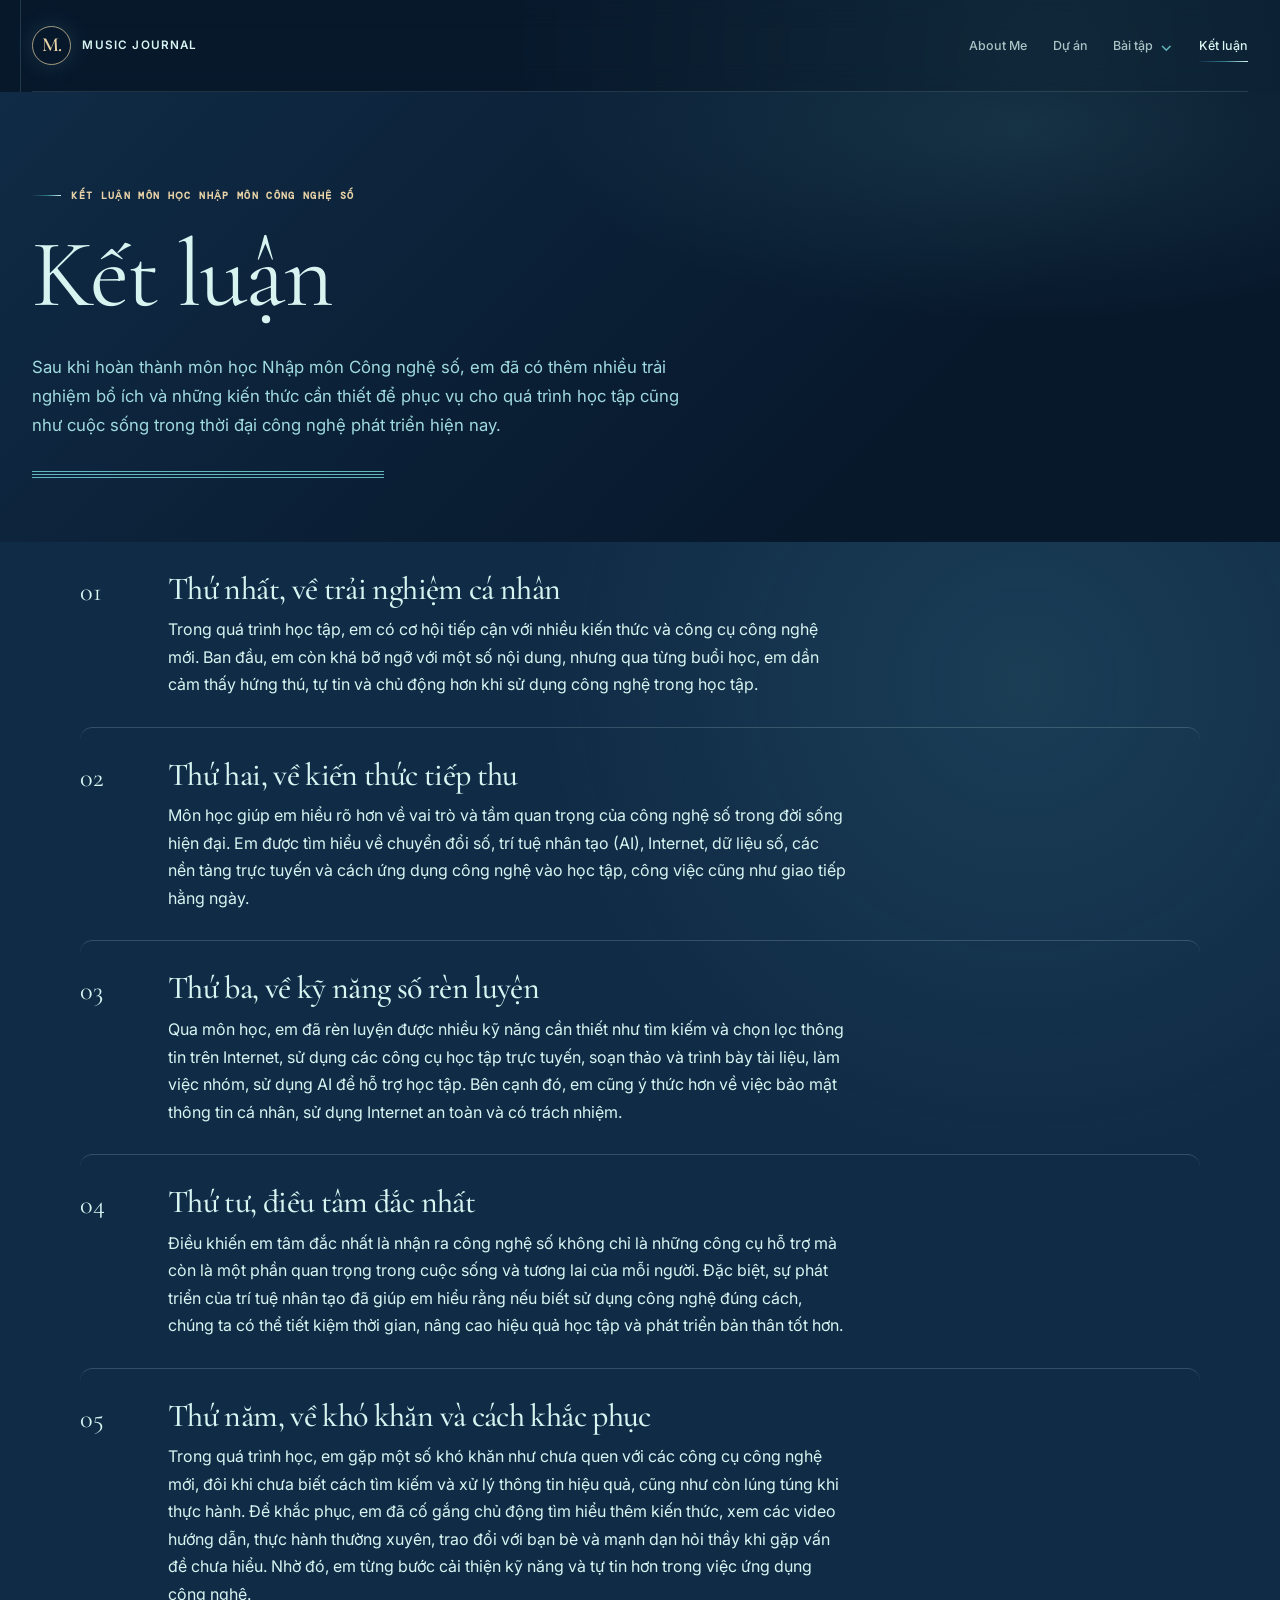
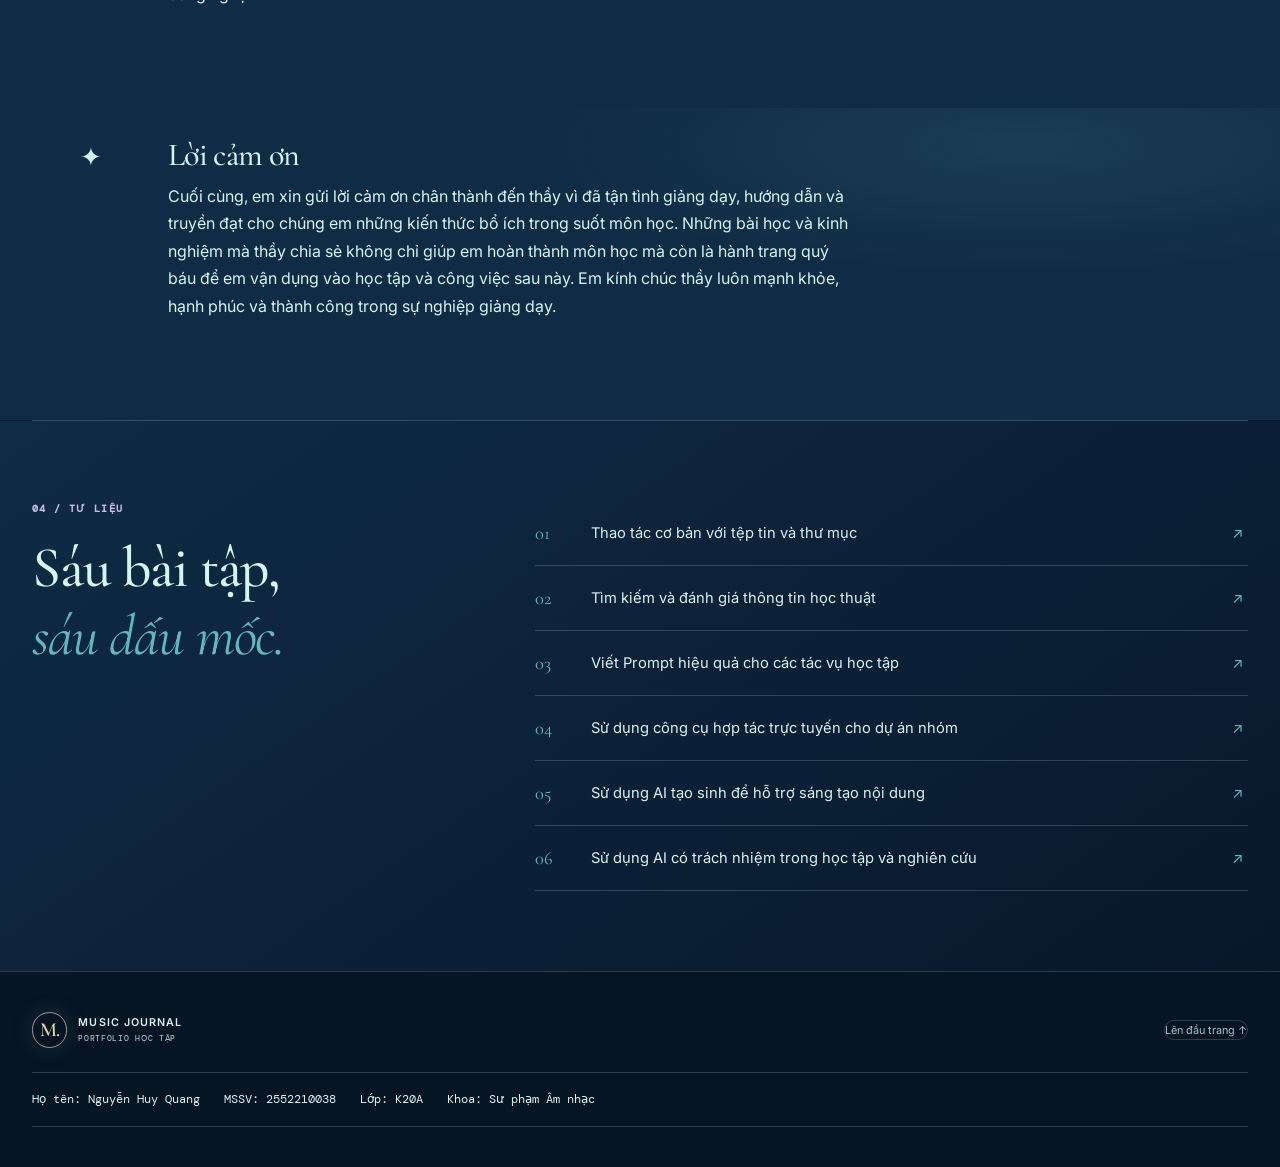
==== commit c7c2e6e7: "chore: remove INF2501 labels across website" ====
--- a/conclusion.html
+++ b/conclusion.html
@@ -13,7 +13,7 @@
 <body>
   <a class="skip-link" href="#main">Bỏ qua điều hướng</a>
   <header class="site-header">
-    <a class="wordmark" href="index.html" aria-label="Music Journal — trang About Me"><span class="wordmark__mark" aria-hidden="true">M.</span><span>MUSIC JOURNAL<small>HỒ SƠ HỌC TẬP · INF2501</small></span></a>
+    <a class="wordmark" href="index.html" aria-label="Music Journal — trang About Me"><span class="wordmark__mark" aria-hidden="true">M.</span><span>MUSIC JOURNAL</span></a>
     <nav class="site-nav" id="primary-navigation" aria-label="Điều hướng chính">
       <a href="index.html">About Me</a>
       <a href="projects.html">Dự án</a>
@@ -65,7 +65,7 @@
   </main>
   <footer class="site-footer">
     <div class="site-footer__top"><a class="wordmark wordmark--footer" href="index.html"><span class="wordmark__mark" aria-hidden="true">M.</span><span>MUSIC JOURNAL<small>PORTFOLIO HỌC TẬP</small></span></a><a class="back-to-top" href="#main">Lên đầu trang ↑</a></div>
-    <div class="site-footer__meta"><span>Họ tên: Nguyễn Huy Quang</span><span>MSSV: 2552210038</span><span>Lớp: K20A</span><span>Khoa: Sư phạm Âm nhạc</span><span>Học phần: INF2501</span></div>
+    <div class="site-footer__meta"><span>Họ tên: Nguyễn Huy Quang</span><span>MSSV: 2552210038</span><span>Lớp: K20A</span><span>Khoa: Sư phạm Âm nhạc</span></div>
   </footer>
 </body>
 </html>
--- a/assets/css/style.css
+++ b/assets/css/style.css
@@ -570,6 +570,32 @@
   font-size: 0.96rem;
 }
 
+.intro-section__title-row {
+  display: flex;
+  align-items: center;
+  gap: clamp(0.65rem, 1.8vw, 1.1rem);
+}
+
+.intro-section__title-row h2 {
+  flex: 0 1 auto;
+  min-width: 0;
+}
+
+.intro-section__sticker {
+  flex: 0 0 auto;
+  --sticker-size: clamp(4.5rem, 7.5vw, 5.75rem);
+  width: var(--sticker-size);
+  height: var(--sticker-size);
+  aspect-ratio: 1;
+  object-fit: cover;
+  object-position: 50% 34%;
+  padding: 0.2rem;
+  border: 1px solid #fff;
+  border-radius: 0.7rem;
+  background: #fff;
+  box-shadow: 0 0.35rem 0.85rem rgb(0 28 68 / 18%);
+}
+
 .intro-section .prose > p:first-child {
   color: var(--ink);
   font-size: 1.12rem;
@@ -1381,6 +1407,14 @@
 
   .section-heading h2 {
     font-size: clamp(2.65rem, 11vw, 3.8rem);
+  }
+
+  .intro-section__title-row {
+    gap: 0.65rem;
+  }
+
+  .intro-section__sticker {
+    --sticker-size: clamp(3.75rem, 18vw, 4.75rem);
   }
 
   .contact-band {
